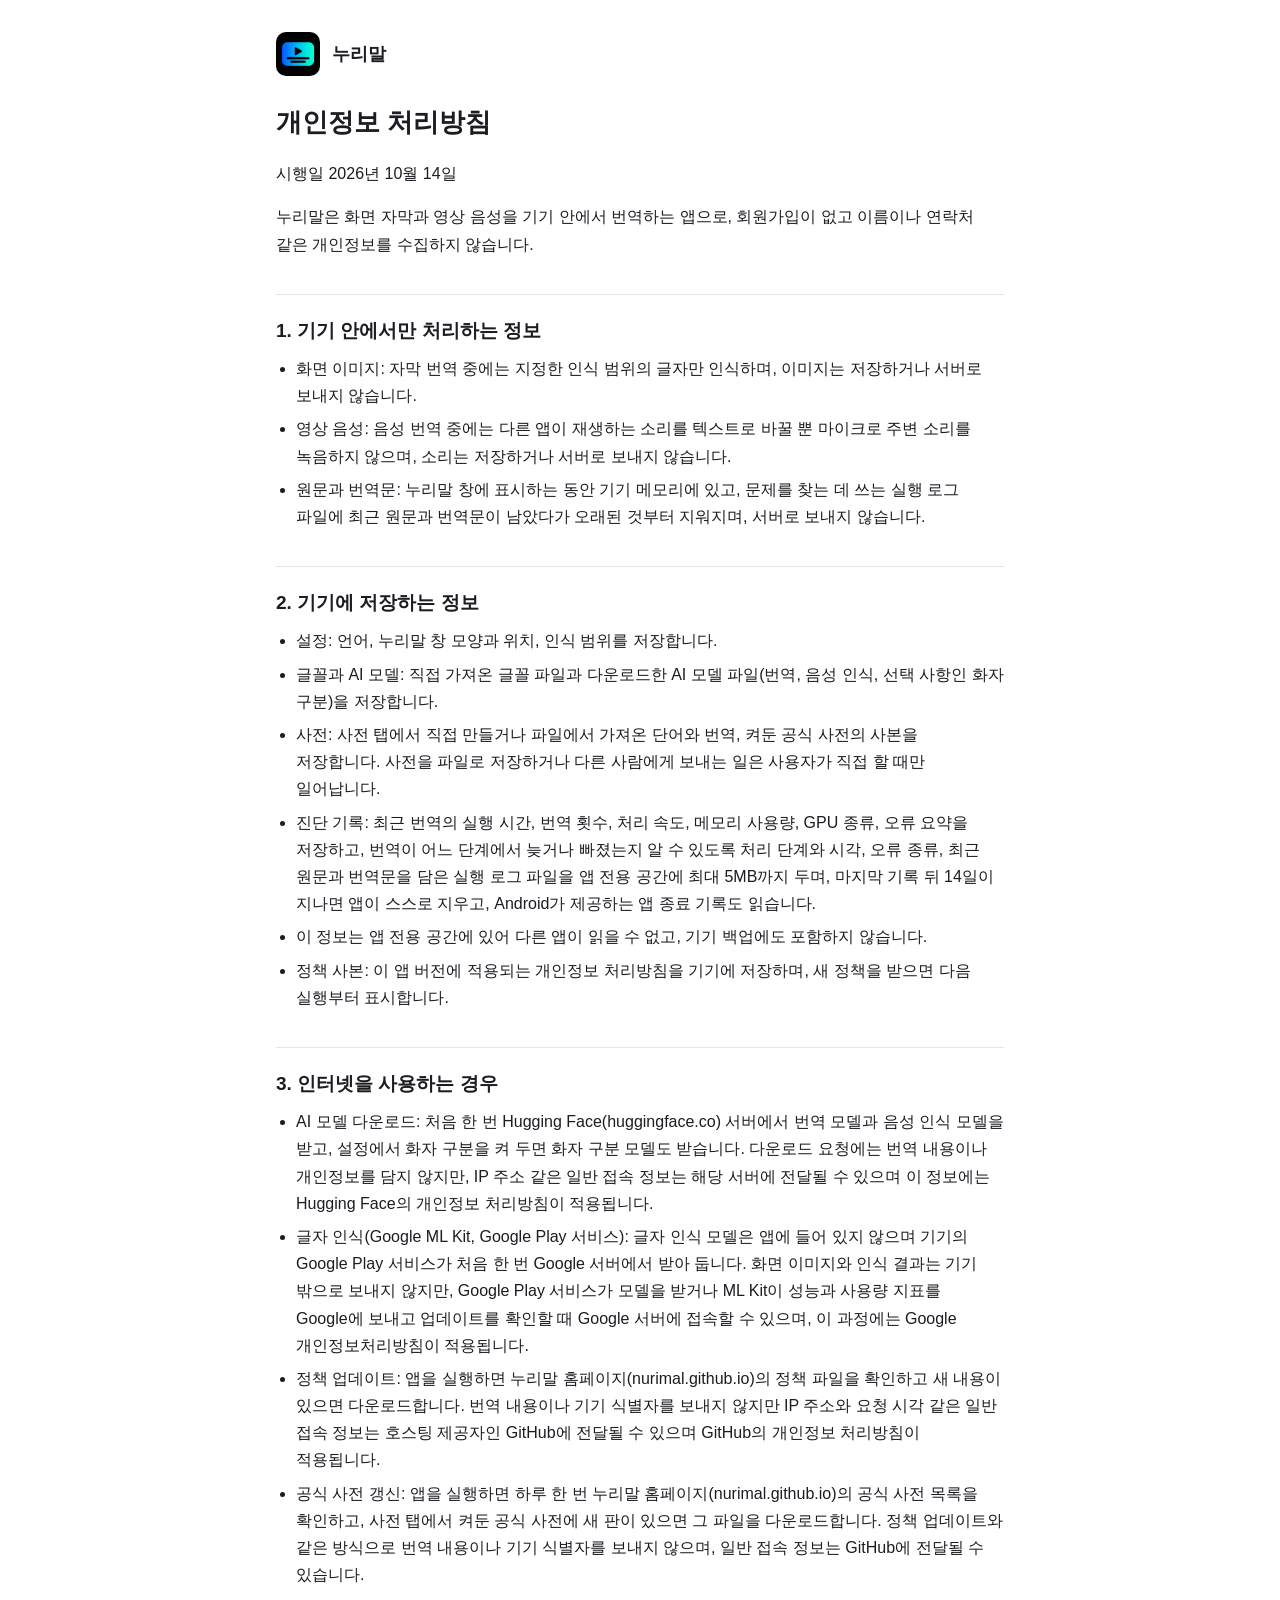
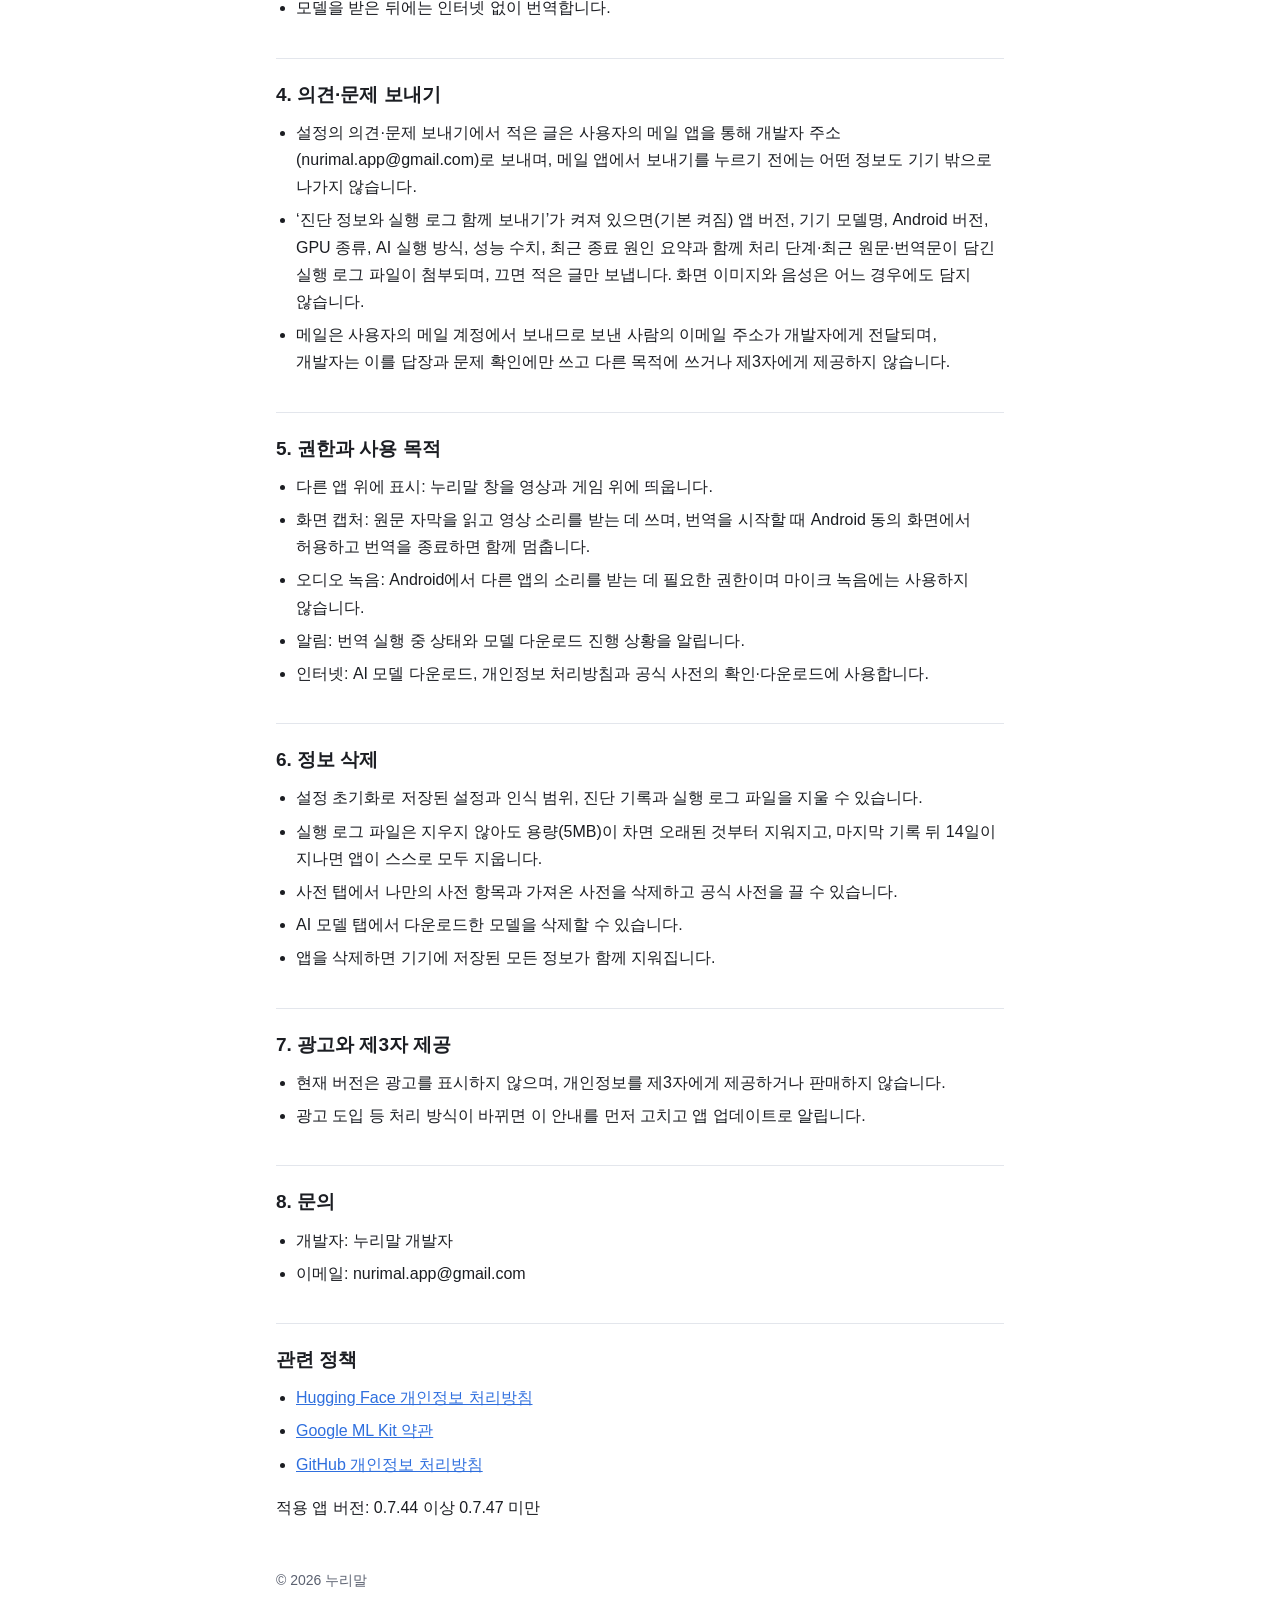
==== privacy/index.html @ 1f965993 "출시판 안내 정정 및 번역 사례 설명 보완 Codex: 미제공 Qwen3와 A35 최소 사양 문구를 제거하고 main의 모델과 64비트 조건을 반영했습니다. 언어와 번역 방식은 각" ====
<!doctype html>
<html lang="ko">
<head>
<meta charset="utf-8">
<meta name="viewport" content="width=device-width, initial-scale=1">
<title>누리말 개인정보 처리방침</title>
<meta name="description" content="누리말 앱의 개인정보 처리방침">
<link rel="icon" href="../icon.png">
<style>
  :root { --bg:#ffffff; --fg:#1b1d22; --muted:#5b6170; --line:#e3e6ec; --accent:#2f6fde; }
  @media (prefers-color-scheme: dark) {
    :root { --bg:#121418; --fg:#e8eaee; --muted:#a3a9b6; --line:#2a2e36; --accent:#7aa7ff; }
  }
  * { box-sizing: border-box; }
  body { margin:0; background:var(--bg); color:var(--fg);
    font-family: -apple-system, "Pretendard", "Apple SD Gothic Neo", "Noto Sans KR", "Malgun Gothic", sans-serif;
    line-height:1.7; word-break:keep-all; overflow-wrap:anywhere; }
  main { max-width:760px; margin:0 auto; padding:32px 16px 64px; }
  header { display:flex; align-items:center; gap:12px; margin-bottom:8px; }
  header img { width:44px; height:44px; border-radius:10px; }
  header a { color:inherit; text-decoration:none; font-weight:700; font-size:18px; }
  h1 { font-size:26px; margin:24px 0 4px; }
  h2 { font-size:19px; margin:36px 0 8px; padding-top:20px; border-top:1px solid var(--line); }
  .date { color:var(--muted); font-size:14px; margin:0 0 16px; }
  ul { padding-left:20px; margin:8px 0; }
  li { margin:6px 0; }
  a { color:var(--accent); }
  table { width:100%; border-collapse:collapse; font-size:15px; }
  th, td { text-align:left; vertical-align:top; padding:10px 8px; border-bottom:1px solid var(--line); }
  th { white-space:nowrap; color:var(--muted); font-weight:600; }
  footer { margin-top:48px; color:var(--muted); font-size:14px; }
</style>
</head>
<body>
<main>
  <header>
    <img src="../icon.png" alt="">
    <a href="../">누리말</a>
  </header>

<div id="policy-content">
<h1>개인정보 처리방침</h1>
<p class="date">시행일 2026년 10월 14일</p>
<p>누리말은 화면 자막과 영상 음성을 기기 안에서 번역하는 앱으로, 회원가입이 없고 이름이나 연락처 같은 개인정보를 수집하지 않습니다.</p>
<h2>1. 기기 안에서만 처리하는 정보</h2>
<ul><li>화면 이미지: 자막 번역 중에는 지정한 인식 범위의 글자만 인식하며, 이미지는 저장하거나 서버로 보내지 않습니다.</li><li>영상 음성: 음성 번역 중에는 다른 앱이 재생하는 소리를 텍스트로 바꿀 뿐 마이크로 주변 소리를 녹음하지 않으며, 소리는 저장하거나 서버로 보내지 않습니다.</li><li>원문과 번역문: 누리말 창에 표시하는 동안 기기 메모리에 있고, 문제를 찾는 데 쓰는 실행 로그 파일에 최근 원문과 번역문이 남았다가 오래된 것부터 지워지며, 서버로 보내지 않습니다.</li></ul>
<h2>2. 기기에 저장하는 정보</h2>
<ul><li>설정: 언어, 누리말 창 모양과 위치, 인식 범위를 저장합니다.</li><li>글꼴과 AI 모델: 직접 가져온 글꼴 파일과 다운로드한 AI 모델 파일(번역, 음성 인식, 선택 사항인 화자 구분)을 저장합니다.</li><li>사전: 사전 탭에서 직접 만들거나 파일에서 가져온 단어와 번역, 켜둔 공식 사전의 사본을 저장합니다. 사전을 파일로 저장하거나 다른 사람에게 보내는 일은 사용자가 직접 할 때만 일어납니다.</li><li>진단 기록: 최근 번역의 실행 시간, 번역 횟수, 처리 속도, 메모리 사용량, GPU 종류, 오류 요약을 저장하고, 번역이 어느 단계에서 늦거나 빠졌는지 알 수 있도록 처리 단계와 시각, 오류 종류, 최근 원문과 번역문을 담은 실행 로그 파일을 앱 전용 공간에 최대 5MB까지 두며, 마지막 기록 뒤 14일이 지나면 앱이 스스로 지우고, Android가 제공하는 앱 종료 기록도 읽습니다.</li><li>이 정보는 앱 전용 공간에 있어 다른 앱이 읽을 수 없고, 기기 백업에도 포함하지 않습니다.</li><li>정책 사본: 이 앱 버전에 적용되는 개인정보 처리방침을 기기에 저장하며, 새 정책을 받으면 다음 실행부터 표시합니다.</li></ul>
<h2>3. 인터넷을 사용하는 경우</h2>
<ul><li>AI 모델 다운로드: 처음 한 번 Hugging Face(huggingface.co) 서버에서 번역 모델과 음성 인식 모델을 받고, 설정에서 화자 구분을 켜 두면 화자 구분 모델도 받습니다. 다운로드 요청에는 번역 내용이나 개인정보를 담지 않지만, IP 주소 같은 일반 접속 정보는 해당 서버에 전달될 수 있으며 이 정보에는 Hugging Face의 개인정보 처리방침이 적용됩니다.</li><li>글자 인식(Google ML Kit, Google Play 서비스): 글자 인식 모델은 앱에 들어 있지 않으며 기기의 Google Play 서비스가 처음 한 번 Google 서버에서 받아 둡니다. 화면 이미지와 인식 결과는 기기 밖으로 보내지 않지만, Google Play 서비스가 모델을 받거나 ML Kit이 성능과 사용량 지표를 Google에 보내고 업데이트를 확인할 때 Google 서버에 접속할 수 있으며, 이 과정에는 Google 개인정보처리방침이 적용됩니다.</li><li>정책 업데이트: 앱을 실행하면 누리말 홈페이지(nurimal.github.io)의 정책 파일을 확인하고 새 내용이 있으면 다운로드합니다. 번역 내용이나 기기 식별자를 보내지 않지만 IP 주소와 요청 시각 같은 일반 접속 정보는 호스팅 제공자인 GitHub에 전달될 수 있으며 GitHub의 개인정보 처리방침이 적용됩니다.</li><li>공식 사전 갱신: 앱을 실행하면 하루 한 번 누리말 홈페이지(nurimal.github.io)의 공식 사전 목록을 확인하고, 사전 탭에서 켜둔 공식 사전에 새 판이 있으면 그 파일을 다운로드합니다. 정책 업데이트와 같은 방식으로 번역 내용이나 기기 식별자를 보내지 않으며, 일반 접속 정보는 GitHub에 전달될 수 있습니다.</li><li>모델을 받은 뒤에는 인터넷 없이 번역합니다.</li></ul>
<h2>4. 의견·문제 보내기</h2>
<ul><li>설정의 의견·문제 보내기에서 적은 글은 사용자의 메일 앱을 통해 개발자 주소(nurimal.app@gmail.com)로 보내며, 메일 앱에서 보내기를 누르기 전에는 어떤 정보도 기기 밖으로 나가지 않습니다.</li><li>‘진단 정보와 실행 로그 함께 보내기’가 켜져 있으면(기본 켜짐) 앱 버전, 기기 모델명, Android 버전, GPU 종류, AI 실행 방식, 성능 수치, 최근 종료 원인 요약과 함께 처리 단계·최근 원문·번역문이 담긴 실행 로그 파일이 첨부되며, 끄면 적은 글만 보냅니다. 화면 이미지와 음성은 어느 경우에도 담지 않습니다.</li><li>메일은 사용자의 메일 계정에서 보내므로 보낸 사람의 이메일 주소가 개발자에게 전달되며, 개발자는 이를 답장과 문제 확인에만 쓰고 다른 목적에 쓰거나 제3자에게 제공하지 않습니다.</li></ul>
<h2>5. 권한과 사용 목적</h2>
<ul><li>다른 앱 위에 표시: 누리말 창을 영상과 게임 위에 띄웁니다.</li><li>화면 캡처: 원문 자막을 읽고 영상 소리를 받는 데 쓰며, 번역을 시작할 때 Android 동의 화면에서 허용하고 번역을 종료하면 함께 멈춥니다.</li><li>오디오 녹음: Android에서 다른 앱의 소리를 받는 데 필요한 권한이며 마이크 녹음에는 사용하지 않습니다.</li><li>알림: 번역 실행 중 상태와 모델 다운로드 진행 상황을 알립니다.</li><li>인터넷: AI 모델 다운로드, 개인정보 처리방침과 공식 사전의 확인·다운로드에 사용합니다.</li></ul>
<h2>6. 정보 삭제</h2>
<ul><li>설정 초기화로 저장된 설정과 인식 범위, 진단 기록과 실행 로그 파일을 지울 수 있습니다.</li><li>실행 로그 파일은 지우지 않아도 용량(5MB)이 차면 오래된 것부터 지워지고, 마지막 기록 뒤 14일이 지나면 앱이 스스로 모두 지웁니다.</li><li>사전 탭에서 나만의 사전 항목과 가져온 사전을 삭제하고 공식 사전을 끌 수 있습니다.</li><li>AI 모델 탭에서 다운로드한 모델을 삭제할 수 있습니다.</li><li>앱을 삭제하면 기기에 저장된 모든 정보가 함께 지워집니다.</li></ul>
<h2>7. 광고와 제3자 제공</h2>
<ul><li>현재 버전은 광고를 표시하지 않으며, 개인정보를 제3자에게 제공하거나 판매하지 않습니다.</li><li>광고 도입 등 처리 방식이 바뀌면 이 안내를 먼저 고치고 앱 업데이트로 알립니다.</li></ul>
<h2>8. 문의</h2>
<ul><li>개발자: 누리말 개발자</li><li>이메일: nurimal.app@gmail.com</li></ul>
<h2>관련 정책</h2><ul><li><a href="https://huggingface.co/privacy">Hugging Face 개인정보 처리방침</a></li><li><a href="https://developers.google.com/ml-kit/terms">Google ML Kit 약관</a></li><li><a href="https://docs.github.com/en/site-policy/privacy-policies/github-general-privacy-statement">GitHub 개인정보 처리방침</a></li></ul>
</div>
<p id="policy-version-note"></p><label hidden>정책 버전 <select id="policy-select" aria-label="정책 버전"></select></label>
<footer>© 2026 누리말</footer>

</main>
<script src="policy-page.js" defer></script>
</body>
</html>
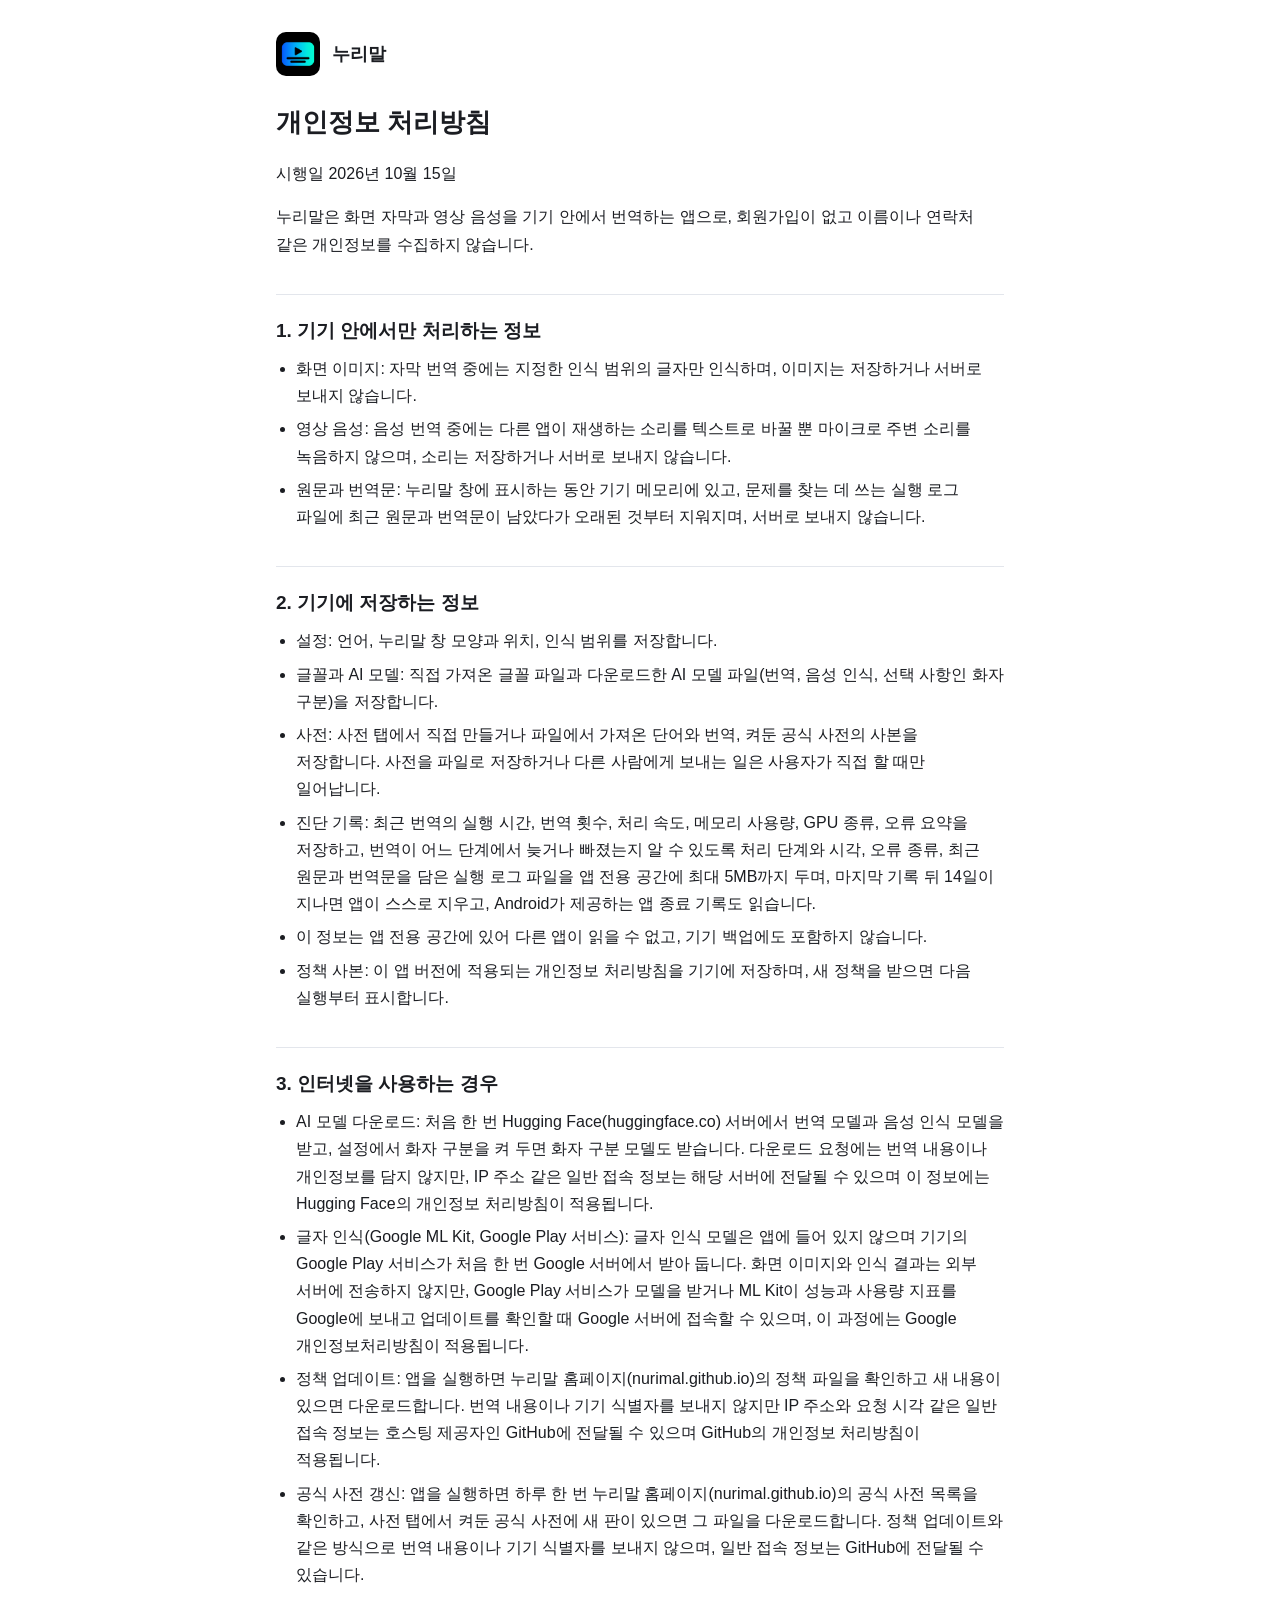
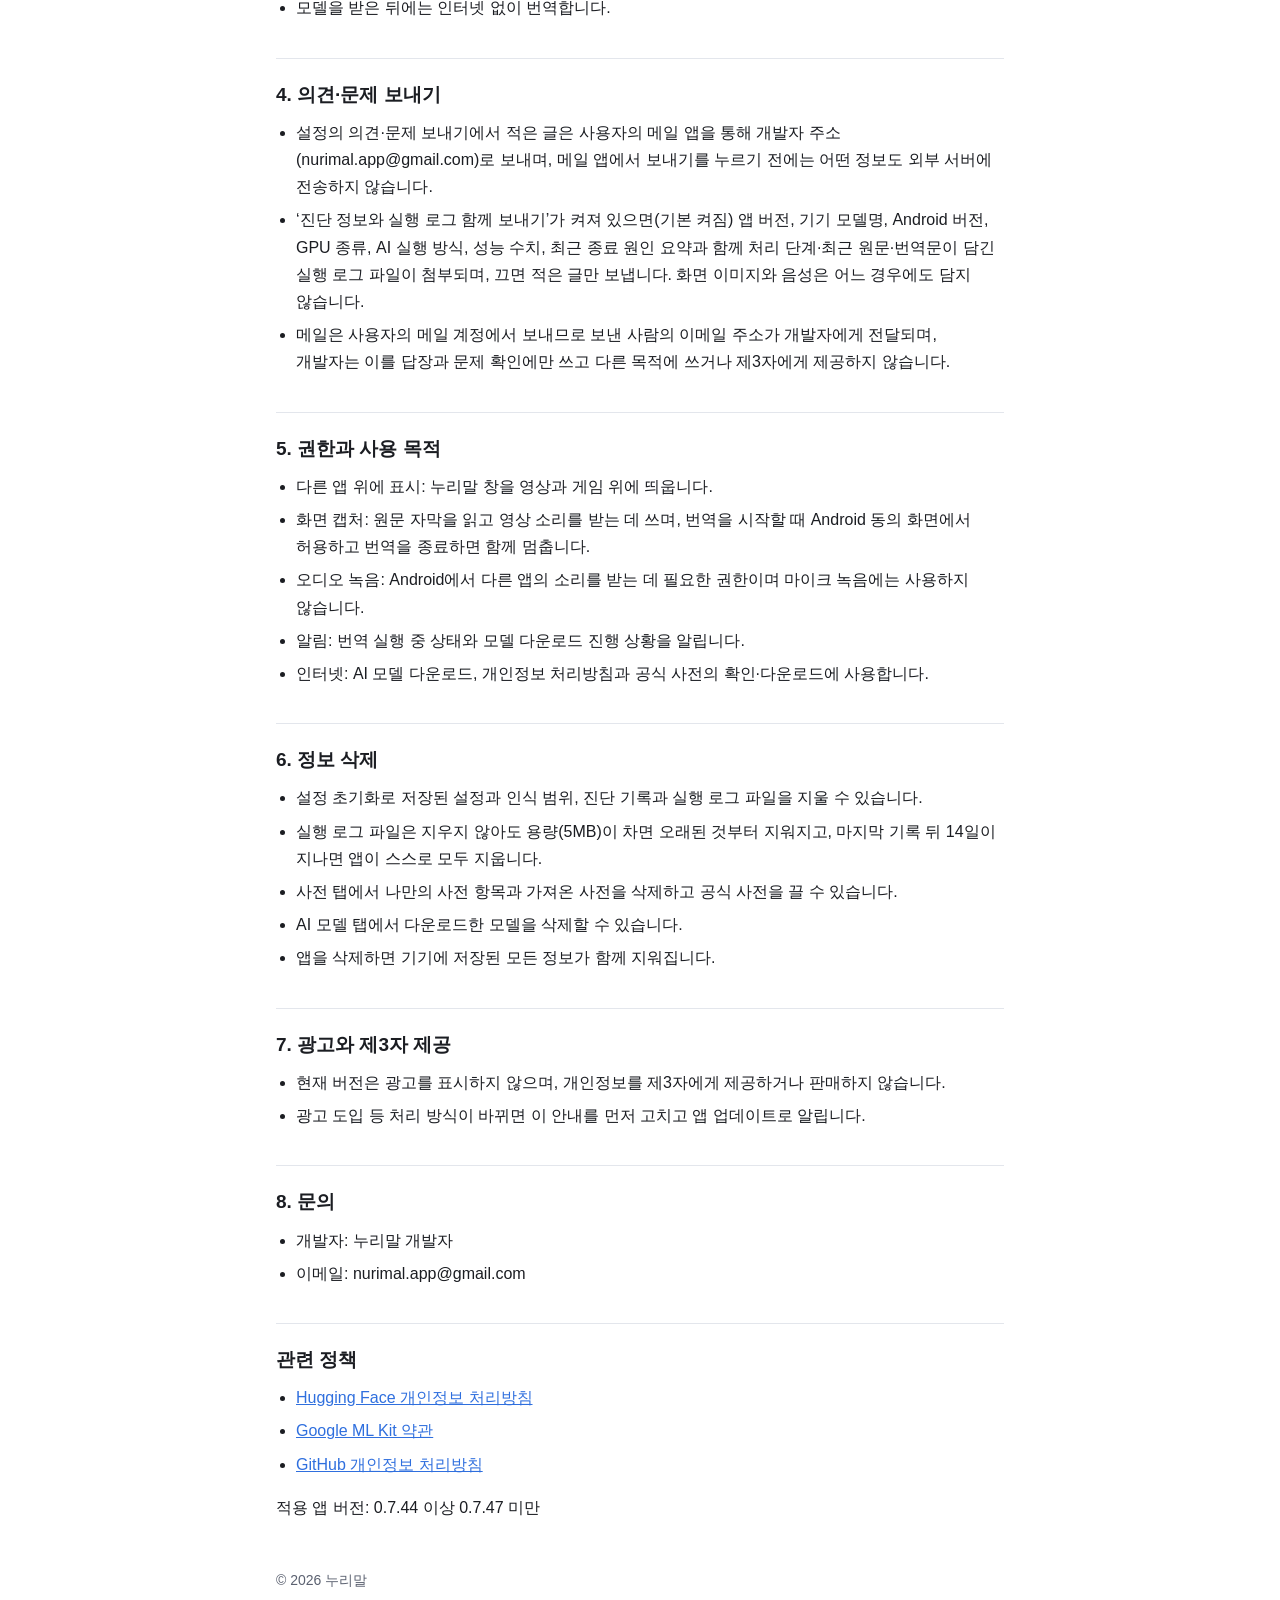
==== commit 821a3767: "처리방침 13판 게시와 FAQ 문장의 '기기 밖' 표현을 '외부 서버에 전송'으로 - privacy/index.html, privacy/policies.json: 13판(시행 20" ====
--- a/privacy/index.html
+++ b/privacy/index.html
@@ -40,16 +40,16 @@
 
 <div id="policy-content">
 <h1>개인정보 처리방침</h1>
-<p class="date">시행일 2026년 10월 14일</p>
+<p class="date">시행일 2026년 10월 15일</p>
 <p>누리말은 화면 자막과 영상 음성을 기기 안에서 번역하는 앱으로, 회원가입이 없고 이름이나 연락처 같은 개인정보를 수집하지 않습니다.</p>
 <h2>1. 기기 안에서만 처리하는 정보</h2>
 <ul><li>화면 이미지: 자막 번역 중에는 지정한 인식 범위의 글자만 인식하며, 이미지는 저장하거나 서버로 보내지 않습니다.</li><li>영상 음성: 음성 번역 중에는 다른 앱이 재생하는 소리를 텍스트로 바꿀 뿐 마이크로 주변 소리를 녹음하지 않으며, 소리는 저장하거나 서버로 보내지 않습니다.</li><li>원문과 번역문: 누리말 창에 표시하는 동안 기기 메모리에 있고, 문제를 찾는 데 쓰는 실행 로그 파일에 최근 원문과 번역문이 남았다가 오래된 것부터 지워지며, 서버로 보내지 않습니다.</li></ul>
 <h2>2. 기기에 저장하는 정보</h2>
 <ul><li>설정: 언어, 누리말 창 모양과 위치, 인식 범위를 저장합니다.</li><li>글꼴과 AI 모델: 직접 가져온 글꼴 파일과 다운로드한 AI 모델 파일(번역, 음성 인식, 선택 사항인 화자 구분)을 저장합니다.</li><li>사전: 사전 탭에서 직접 만들거나 파일에서 가져온 단어와 번역, 켜둔 공식 사전의 사본을 저장합니다. 사전을 파일로 저장하거나 다른 사람에게 보내는 일은 사용자가 직접 할 때만 일어납니다.</li><li>진단 기록: 최근 번역의 실행 시간, 번역 횟수, 처리 속도, 메모리 사용량, GPU 종류, 오류 요약을 저장하고, 번역이 어느 단계에서 늦거나 빠졌는지 알 수 있도록 처리 단계와 시각, 오류 종류, 최근 원문과 번역문을 담은 실행 로그 파일을 앱 전용 공간에 최대 5MB까지 두며, 마지막 기록 뒤 14일이 지나면 앱이 스스로 지우고, Android가 제공하는 앱 종료 기록도 읽습니다.</li><li>이 정보는 앱 전용 공간에 있어 다른 앱이 읽을 수 없고, 기기 백업에도 포함하지 않습니다.</li><li>정책 사본: 이 앱 버전에 적용되는 개인정보 처리방침을 기기에 저장하며, 새 정책을 받으면 다음 실행부터 표시합니다.</li></ul>
 <h2>3. 인터넷을 사용하는 경우</h2>
-<ul><li>AI 모델 다운로드: 처음 한 번 Hugging Face(huggingface.co) 서버에서 번역 모델과 음성 인식 모델을 받고, 설정에서 화자 구분을 켜 두면 화자 구분 모델도 받습니다. 다운로드 요청에는 번역 내용이나 개인정보를 담지 않지만, IP 주소 같은 일반 접속 정보는 해당 서버에 전달될 수 있으며 이 정보에는 Hugging Face의 개인정보 처리방침이 적용됩니다.</li><li>글자 인식(Google ML Kit, Google Play 서비스): 글자 인식 모델은 앱에 들어 있지 않으며 기기의 Google Play 서비스가 처음 한 번 Google 서버에서 받아 둡니다. 화면 이미지와 인식 결과는 기기 밖으로 보내지 않지만, Google Play 서비스가 모델을 받거나 ML Kit이 성능과 사용량 지표를 Google에 보내고 업데이트를 확인할 때 Google 서버에 접속할 수 있으며, 이 과정에는 Google 개인정보처리방침이 적용됩니다.</li><li>정책 업데이트: 앱을 실행하면 누리말 홈페이지(nurimal.github.io)의 정책 파일을 확인하고 새 내용이 있으면 다운로드합니다. 번역 내용이나 기기 식별자를 보내지 않지만 IP 주소와 요청 시각 같은 일반 접속 정보는 호스팅 제공자인 GitHub에 전달될 수 있으며 GitHub의 개인정보 처리방침이 적용됩니다.</li><li>공식 사전 갱신: 앱을 실행하면 하루 한 번 누리말 홈페이지(nurimal.github.io)의 공식 사전 목록을 확인하고, 사전 탭에서 켜둔 공식 사전에 새 판이 있으면 그 파일을 다운로드합니다. 정책 업데이트와 같은 방식으로 번역 내용이나 기기 식별자를 보내지 않으며, 일반 접속 정보는 GitHub에 전달될 수 있습니다.</li><li>모델을 받은 뒤에는 인터넷 없이 번역합니다.</li></ul>
+<ul><li>AI 모델 다운로드: 처음 한 번 Hugging Face(huggingface.co) 서버에서 번역 모델과 음성 인식 모델을 받고, 설정에서 화자 구분을 켜 두면 화자 구분 모델도 받습니다. 다운로드 요청에는 번역 내용이나 개인정보를 담지 않지만, IP 주소 같은 일반 접속 정보는 해당 서버에 전달될 수 있으며 이 정보에는 Hugging Face의 개인정보 처리방침이 적용됩니다.</li><li>글자 인식(Google ML Kit, Google Play 서비스): 글자 인식 모델은 앱에 들어 있지 않으며 기기의 Google Play 서비스가 처음 한 번 Google 서버에서 받아 둡니다. 화면 이미지와 인식 결과는 외부 서버에 전송하지 않지만, Google Play 서비스가 모델을 받거나 ML Kit이 성능과 사용량 지표를 Google에 보내고 업데이트를 확인할 때 Google 서버에 접속할 수 있으며, 이 과정에는 Google 개인정보처리방침이 적용됩니다.</li><li>정책 업데이트: 앱을 실행하면 누리말 홈페이지(nurimal.github.io)의 정책 파일을 확인하고 새 내용이 있으면 다운로드합니다. 번역 내용이나 기기 식별자를 보내지 않지만 IP 주소와 요청 시각 같은 일반 접속 정보는 호스팅 제공자인 GitHub에 전달될 수 있으며 GitHub의 개인정보 처리방침이 적용됩니다.</li><li>공식 사전 갱신: 앱을 실행하면 하루 한 번 누리말 홈페이지(nurimal.github.io)의 공식 사전 목록을 확인하고, 사전 탭에서 켜둔 공식 사전에 새 판이 있으면 그 파일을 다운로드합니다. 정책 업데이트와 같은 방식으로 번역 내용이나 기기 식별자를 보내지 않으며, 일반 접속 정보는 GitHub에 전달될 수 있습니다.</li><li>모델을 받은 뒤에는 인터넷 없이 번역합니다.</li></ul>
 <h2>4. 의견·문제 보내기</h2>
-<ul><li>설정의 의견·문제 보내기에서 적은 글은 사용자의 메일 앱을 통해 개발자 주소(nurimal.app@gmail.com)로 보내며, 메일 앱에서 보내기를 누르기 전에는 어떤 정보도 기기 밖으로 나가지 않습니다.</li><li>‘진단 정보와 실행 로그 함께 보내기’가 켜져 있으면(기본 켜짐) 앱 버전, 기기 모델명, Android 버전, GPU 종류, AI 실행 방식, 성능 수치, 최근 종료 원인 요약과 함께 처리 단계·최근 원문·번역문이 담긴 실행 로그 파일이 첨부되며, 끄면 적은 글만 보냅니다. 화면 이미지와 음성은 어느 경우에도 담지 않습니다.</li><li>메일은 사용자의 메일 계정에서 보내므로 보낸 사람의 이메일 주소가 개발자에게 전달되며, 개발자는 이를 답장과 문제 확인에만 쓰고 다른 목적에 쓰거나 제3자에게 제공하지 않습니다.</li></ul>
+<ul><li>설정의 의견·문제 보내기에서 적은 글은 사용자의 메일 앱을 통해 개발자 주소(nurimal.app@gmail.com)로 보내며, 메일 앱에서 보내기를 누르기 전에는 어떤 정보도 외부 서버에 전송하지 않습니다.</li><li>‘진단 정보와 실행 로그 함께 보내기’가 켜져 있으면(기본 켜짐) 앱 버전, 기기 모델명, Android 버전, GPU 종류, AI 실행 방식, 성능 수치, 최근 종료 원인 요약과 함께 처리 단계·최근 원문·번역문이 담긴 실행 로그 파일이 첨부되며, 끄면 적은 글만 보냅니다. 화면 이미지와 음성은 어느 경우에도 담지 않습니다.</li><li>메일은 사용자의 메일 계정에서 보내므로 보낸 사람의 이메일 주소가 개발자에게 전달되며, 개발자는 이를 답장과 문제 확인에만 쓰고 다른 목적에 쓰거나 제3자에게 제공하지 않습니다.</li></ul>
 <h2>5. 권한과 사용 목적</h2>
 <ul><li>다른 앱 위에 표시: 누리말 창을 영상과 게임 위에 띄웁니다.</li><li>화면 캡처: 원문 자막을 읽고 영상 소리를 받는 데 쓰며, 번역을 시작할 때 Android 동의 화면에서 허용하고 번역을 종료하면 함께 멈춥니다.</li><li>오디오 녹음: Android에서 다른 앱의 소리를 받는 데 필요한 권한이며 마이크 녹음에는 사용하지 않습니다.</li><li>알림: 번역 실행 중 상태와 모델 다운로드 진행 상황을 알립니다.</li><li>인터넷: AI 모델 다운로드, 개인정보 처리방침과 공식 사전의 확인·다운로드에 사용합니다.</li></ul>
 <h2>6. 정보 삭제</h2>
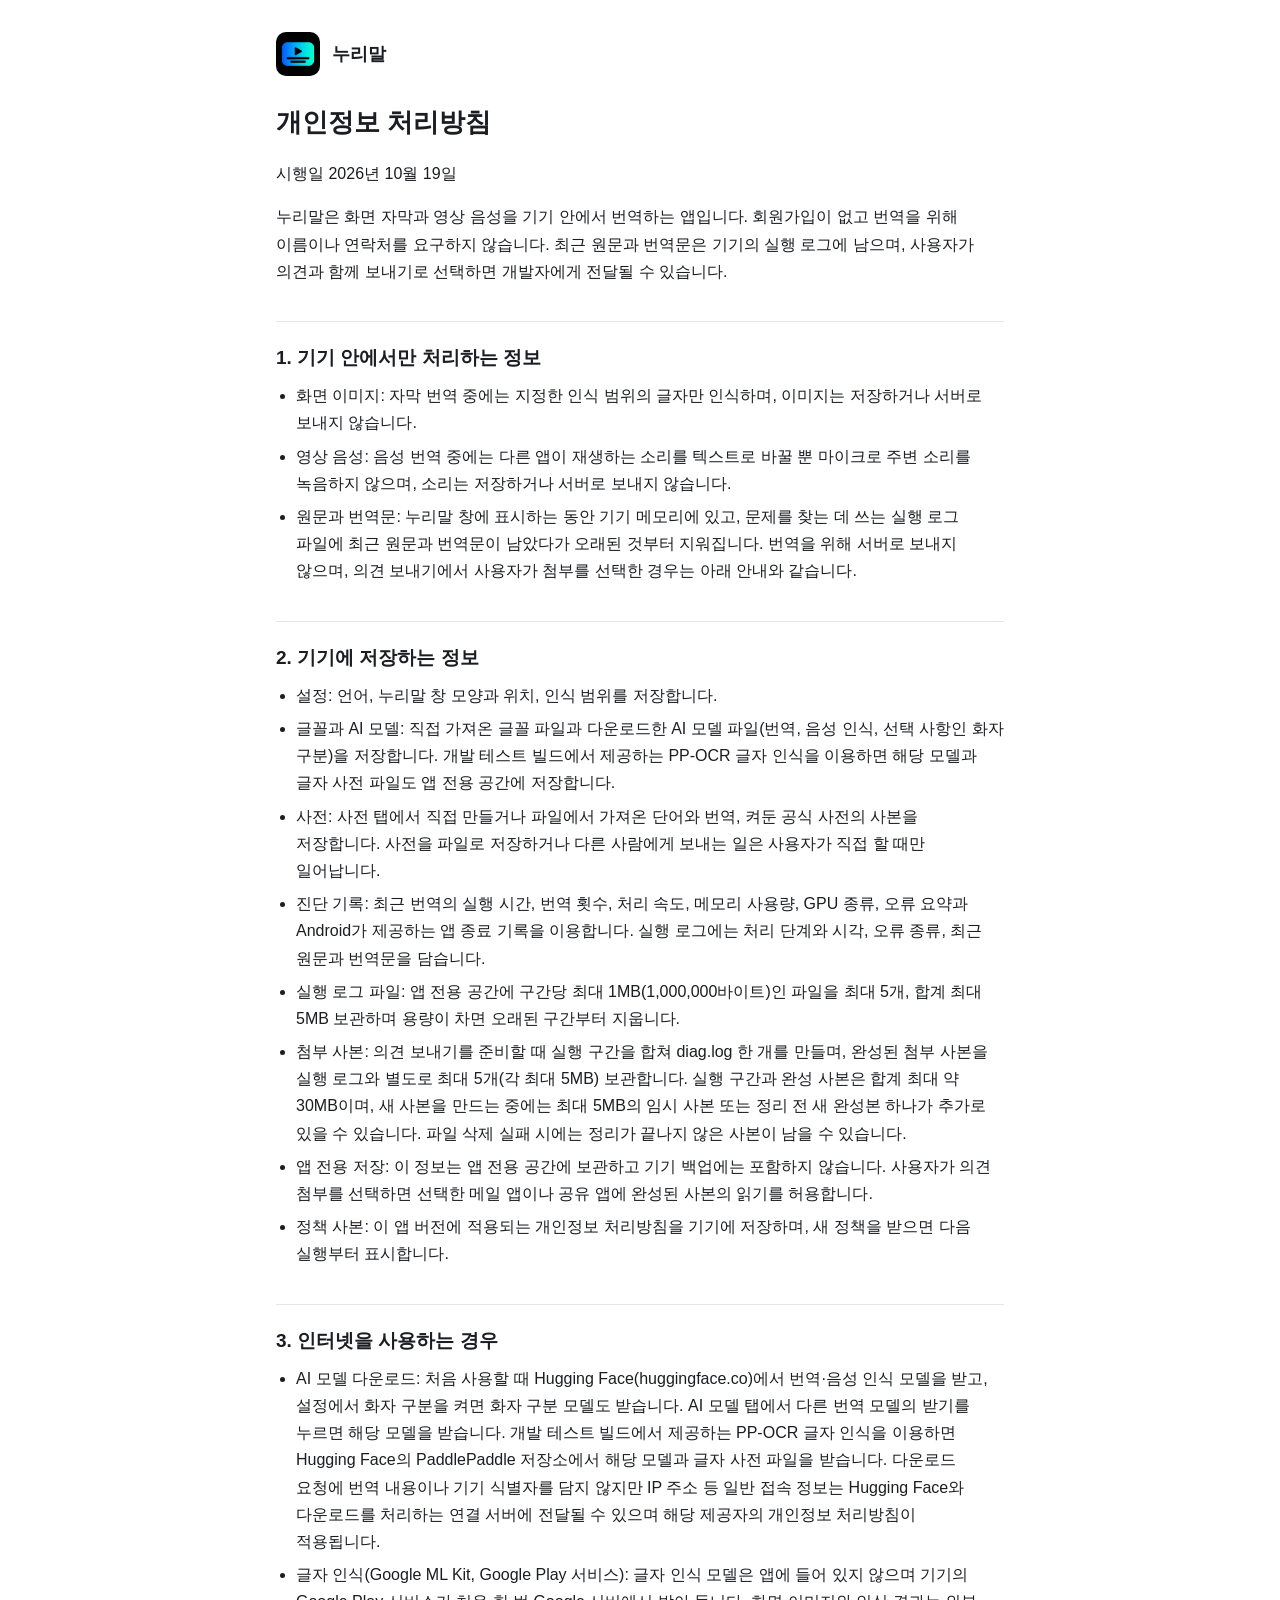
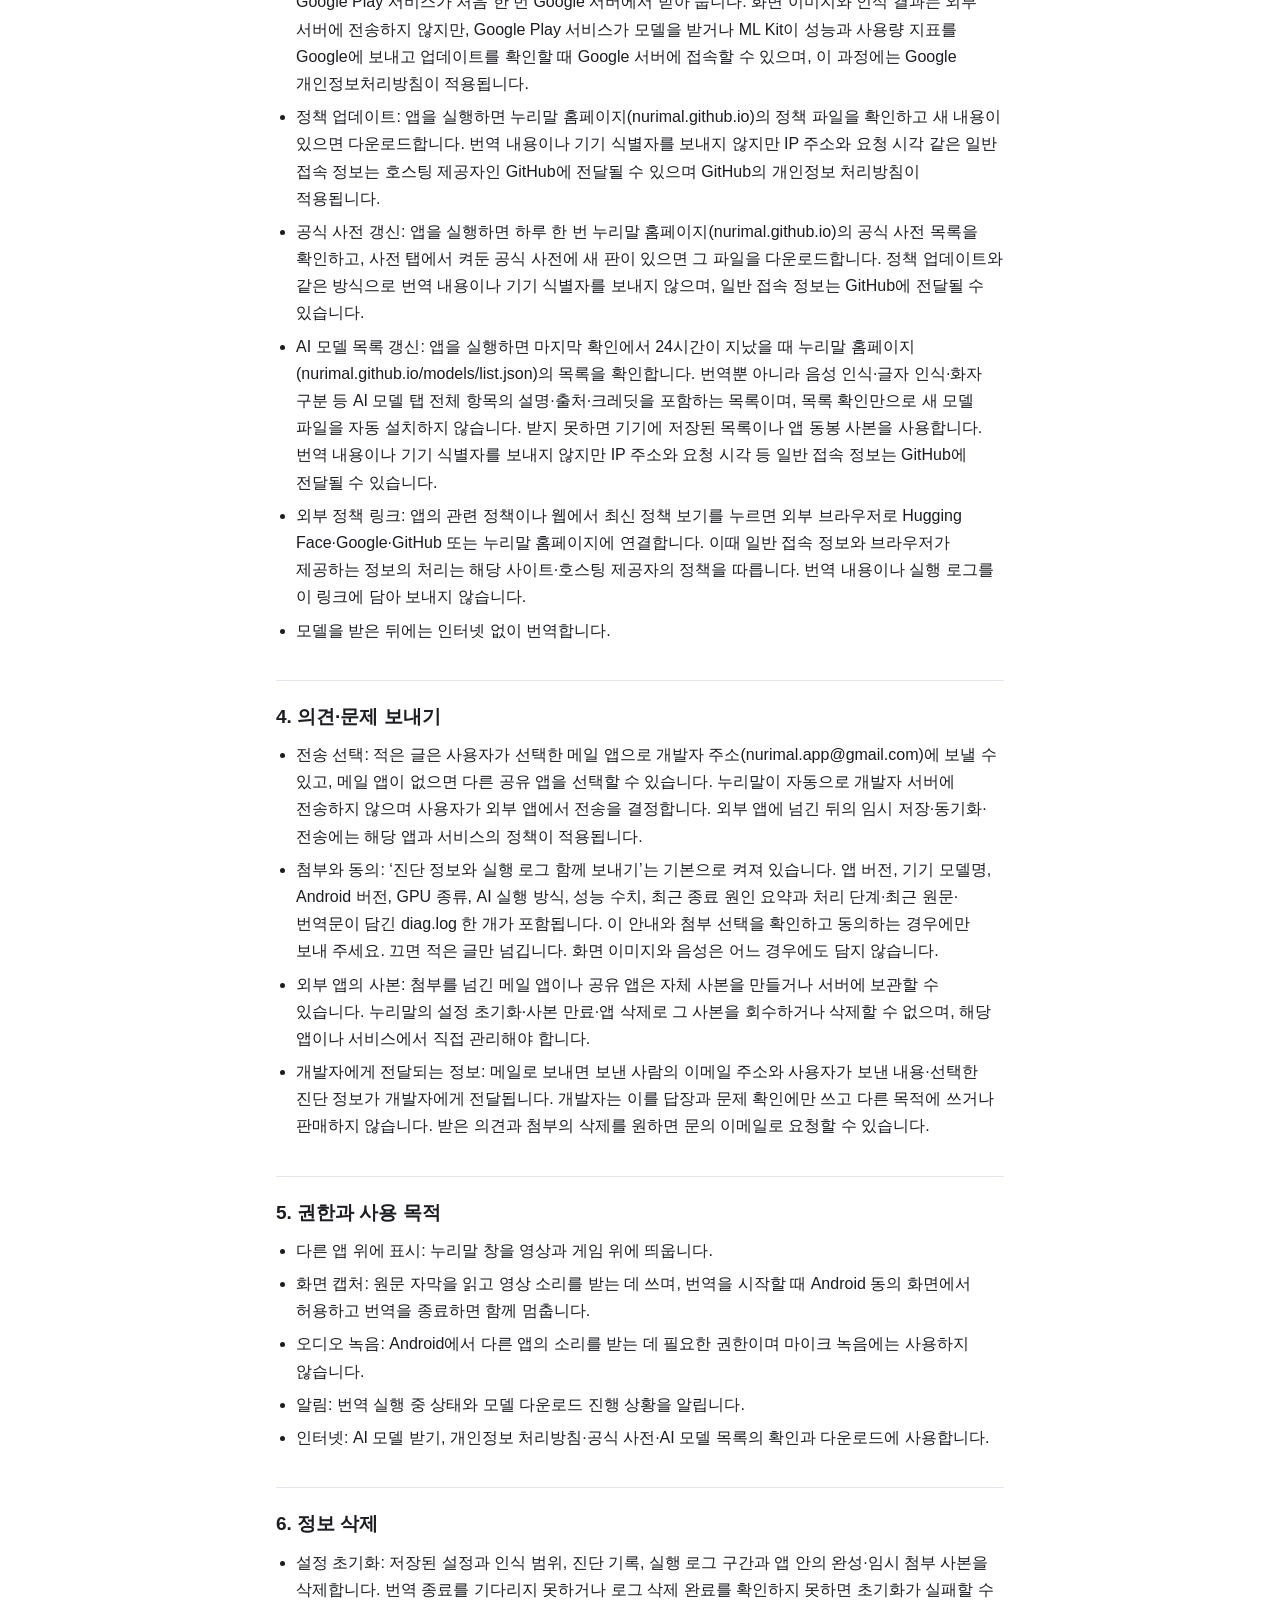
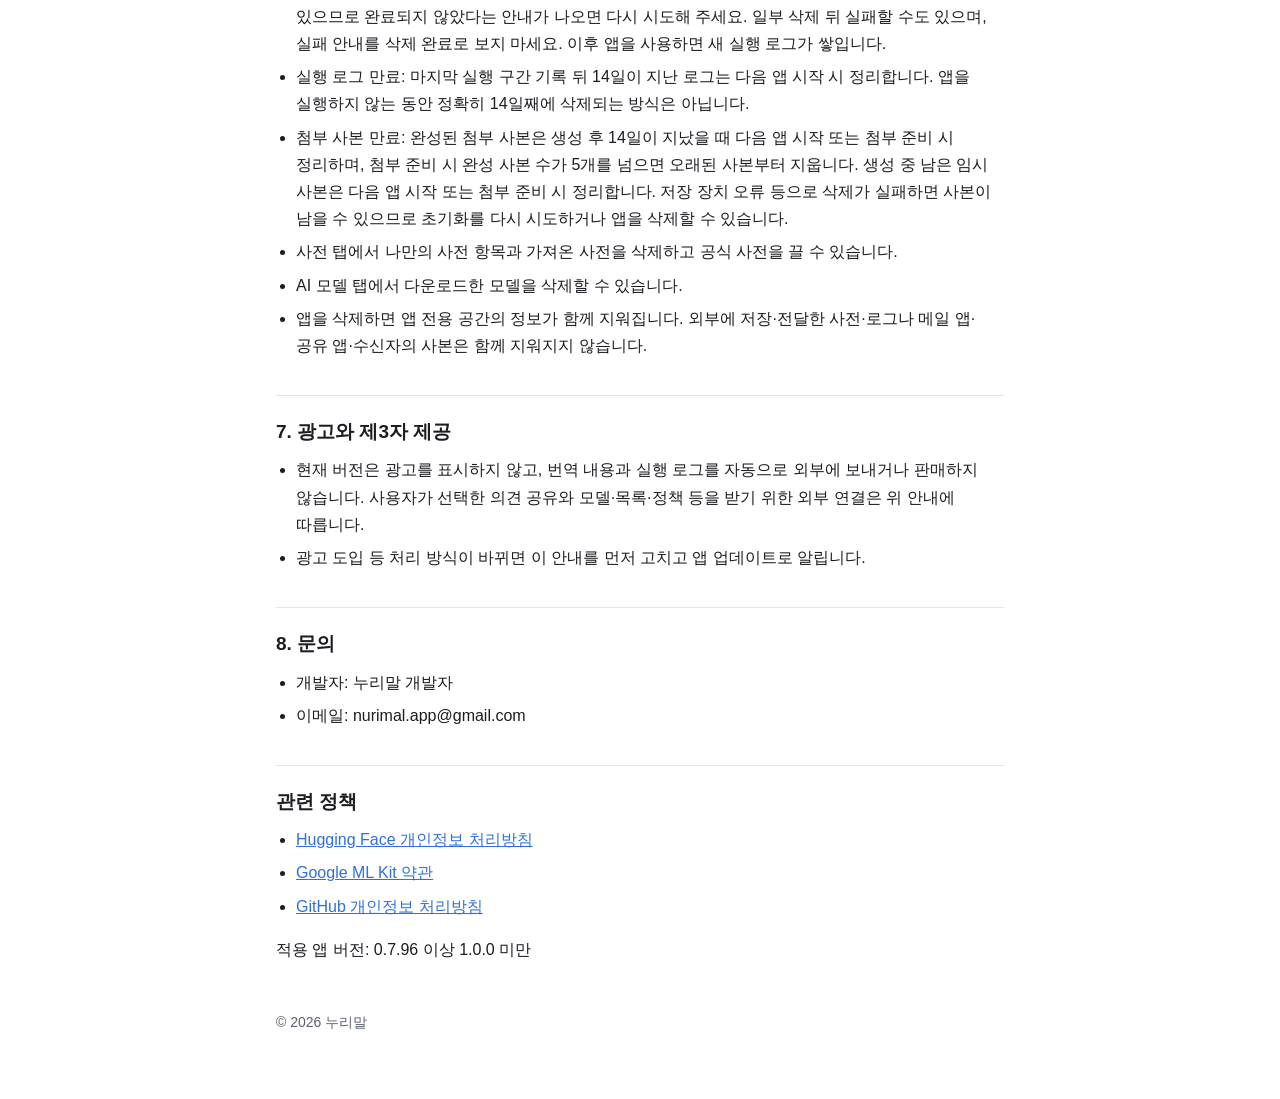
==== commit 9779165c: "개인정보 처리방침14판을 추가해 0.7.96 이상 후보의 실행 로그·완성 첨부 사본·메일 앱 전달 후 저장/동기화·모델 목록 조회를 실제 구현에 맞춥니다. 개발 테스트 빌드 PP-" ====
--- a/privacy/index.html
+++ b/privacy/index.html
@@ -40,22 +40,22 @@
 
 <div id="policy-content">
 <h1>개인정보 처리방침</h1>
-<p class="date">시행일 2026년 10월 15일</p>
-<p>누리말은 화면 자막과 영상 음성을 기기 안에서 번역하는 앱으로, 회원가입이 없고 이름이나 연락처 같은 개인정보를 수집하지 않습니다.</p>
+<p class="date">시행일 2026년 10월 19일</p>
+<p>누리말은 화면 자막과 영상 음성을 기기 안에서 번역하는 앱입니다. 회원가입이 없고 번역을 위해 이름이나 연락처를 요구하지 않습니다. 최근 원문과 번역문은 기기의 실행 로그에 남으며, 사용자가 의견과 함께 보내기로 선택하면 개발자에게 전달될 수 있습니다.</p>
 <h2>1. 기기 안에서만 처리하는 정보</h2>
-<ul><li>화면 이미지: 자막 번역 중에는 지정한 인식 범위의 글자만 인식하며, 이미지는 저장하거나 서버로 보내지 않습니다.</li><li>영상 음성: 음성 번역 중에는 다른 앱이 재생하는 소리를 텍스트로 바꿀 뿐 마이크로 주변 소리를 녹음하지 않으며, 소리는 저장하거나 서버로 보내지 않습니다.</li><li>원문과 번역문: 누리말 창에 표시하는 동안 기기 메모리에 있고, 문제를 찾는 데 쓰는 실행 로그 파일에 최근 원문과 번역문이 남았다가 오래된 것부터 지워지며, 서버로 보내지 않습니다.</li></ul>
+<ul><li>화면 이미지: 자막 번역 중에는 지정한 인식 범위의 글자만 인식하며, 이미지는 저장하거나 서버로 보내지 않습니다.</li><li>영상 음성: 음성 번역 중에는 다른 앱이 재생하는 소리를 텍스트로 바꿀 뿐 마이크로 주변 소리를 녹음하지 않으며, 소리는 저장하거나 서버로 보내지 않습니다.</li><li>원문과 번역문: 누리말 창에 표시하는 동안 기기 메모리에 있고, 문제를 찾는 데 쓰는 실행 로그 파일에 최근 원문과 번역문이 남았다가 오래된 것부터 지워집니다. 번역을 위해 서버로 보내지 않으며, 의견 보내기에서 사용자가 첨부를 선택한 경우는 아래 안내와 같습니다.</li></ul>
 <h2>2. 기기에 저장하는 정보</h2>
-<ul><li>설정: 언어, 누리말 창 모양과 위치, 인식 범위를 저장합니다.</li><li>글꼴과 AI 모델: 직접 가져온 글꼴 파일과 다운로드한 AI 모델 파일(번역, 음성 인식, 선택 사항인 화자 구분)을 저장합니다.</li><li>사전: 사전 탭에서 직접 만들거나 파일에서 가져온 단어와 번역, 켜둔 공식 사전의 사본을 저장합니다. 사전을 파일로 저장하거나 다른 사람에게 보내는 일은 사용자가 직접 할 때만 일어납니다.</li><li>진단 기록: 최근 번역의 실행 시간, 번역 횟수, 처리 속도, 메모리 사용량, GPU 종류, 오류 요약을 저장하고, 번역이 어느 단계에서 늦거나 빠졌는지 알 수 있도록 처리 단계와 시각, 오류 종류, 최근 원문과 번역문을 담은 실행 로그 파일을 앱 전용 공간에 최대 5MB까지 두며, 마지막 기록 뒤 14일이 지나면 앱이 스스로 지우고, Android가 제공하는 앱 종료 기록도 읽습니다.</li><li>이 정보는 앱 전용 공간에 있어 다른 앱이 읽을 수 없고, 기기 백업에도 포함하지 않습니다.</li><li>정책 사본: 이 앱 버전에 적용되는 개인정보 처리방침을 기기에 저장하며, 새 정책을 받으면 다음 실행부터 표시합니다.</li></ul>
+<ul><li>설정: 언어, 누리말 창 모양과 위치, 인식 범위를 저장합니다.</li><li>글꼴과 AI 모델: 직접 가져온 글꼴 파일과 다운로드한 AI 모델 파일(번역, 음성 인식, 선택 사항인 화자 구분)을 저장합니다. 개발 테스트 빌드에서 제공하는 PP-OCR 글자 인식을 이용하면 해당 모델과 글자 사전 파일도 앱 전용 공간에 저장합니다.</li><li>사전: 사전 탭에서 직접 만들거나 파일에서 가져온 단어와 번역, 켜둔 공식 사전의 사본을 저장합니다. 사전을 파일로 저장하거나 다른 사람에게 보내는 일은 사용자가 직접 할 때만 일어납니다.</li><li>진단 기록: 최근 번역의 실행 시간, 번역 횟수, 처리 속도, 메모리 사용량, GPU 종류, 오류 요약과 Android가 제공하는 앱 종료 기록을 이용합니다. 실행 로그에는 처리 단계와 시각, 오류 종류, 최근 원문과 번역문을 담습니다.</li><li>실행 로그 파일: 앱 전용 공간에 구간당 최대 1MB(1,000,000바이트)인 파일을 최대 5개, 합계 최대 5MB 보관하며 용량이 차면 오래된 구간부터 지웁니다.</li><li>첨부 사본: 의견 보내기를 준비할 때 실행 구간을 합쳐 diag.log 한 개를 만들며, 완성된 첨부 사본을 실행 로그와 별도로 최대 5개(각 최대 5MB) 보관합니다. 실행 구간과 완성 사본은 합계 최대 약 30MB이며, 새 사본을 만드는 중에는 최대 5MB의 임시 사본 또는 정리 전 새 완성본 하나가 추가로 있을 수 있습니다. 파일 삭제 실패 시에는 정리가 끝나지 않은 사본이 남을 수 있습니다.</li><li>앱 전용 저장: 이 정보는 앱 전용 공간에 보관하고 기기 백업에는 포함하지 않습니다. 사용자가 의견 첨부를 선택하면 선택한 메일 앱이나 공유 앱에 완성된 사본의 읽기를 허용합니다.</li><li>정책 사본: 이 앱 버전에 적용되는 개인정보 처리방침을 기기에 저장하며, 새 정책을 받으면 다음 실행부터 표시합니다.</li></ul>
 <h2>3. 인터넷을 사용하는 경우</h2>
-<ul><li>AI 모델 다운로드: 처음 한 번 Hugging Face(huggingface.co) 서버에서 번역 모델과 음성 인식 모델을 받고, 설정에서 화자 구분을 켜 두면 화자 구분 모델도 받습니다. 다운로드 요청에는 번역 내용이나 개인정보를 담지 않지만, IP 주소 같은 일반 접속 정보는 해당 서버에 전달될 수 있으며 이 정보에는 Hugging Face의 개인정보 처리방침이 적용됩니다.</li><li>글자 인식(Google ML Kit, Google Play 서비스): 글자 인식 모델은 앱에 들어 있지 않으며 기기의 Google Play 서비스가 처음 한 번 Google 서버에서 받아 둡니다. 화면 이미지와 인식 결과는 외부 서버에 전송하지 않지만, Google Play 서비스가 모델을 받거나 ML Kit이 성능과 사용량 지표를 Google에 보내고 업데이트를 확인할 때 Google 서버에 접속할 수 있으며, 이 과정에는 Google 개인정보처리방침이 적용됩니다.</li><li>정책 업데이트: 앱을 실행하면 누리말 홈페이지(nurimal.github.io)의 정책 파일을 확인하고 새 내용이 있으면 다운로드합니다. 번역 내용이나 기기 식별자를 보내지 않지만 IP 주소와 요청 시각 같은 일반 접속 정보는 호스팅 제공자인 GitHub에 전달될 수 있으며 GitHub의 개인정보 처리방침이 적용됩니다.</li><li>공식 사전 갱신: 앱을 실행하면 하루 한 번 누리말 홈페이지(nurimal.github.io)의 공식 사전 목록을 확인하고, 사전 탭에서 켜둔 공식 사전에 새 판이 있으면 그 파일을 다운로드합니다. 정책 업데이트와 같은 방식으로 번역 내용이나 기기 식별자를 보내지 않으며, 일반 접속 정보는 GitHub에 전달될 수 있습니다.</li><li>모델을 받은 뒤에는 인터넷 없이 번역합니다.</li></ul>
+<ul><li>AI 모델 다운로드: 처음 사용할 때 Hugging Face(huggingface.co)에서 번역·음성 인식 모델을 받고, 설정에서 화자 구분을 켜면 화자 구분 모델도 받습니다. AI 모델 탭에서 다른 번역 모델의 받기를 누르면 해당 모델을 받습니다. 개발 테스트 빌드에서 제공하는 PP-OCR 글자 인식을 이용하면 Hugging Face의 PaddlePaddle 저장소에서 해당 모델과 글자 사전 파일을 받습니다. 다운로드 요청에 번역 내용이나 기기 식별자를 담지 않지만 IP 주소 등 일반 접속 정보는 Hugging Face와 다운로드를 처리하는 연결 서버에 전달될 수 있으며 해당 제공자의 개인정보 처리방침이 적용됩니다.</li><li>글자 인식(Google ML Kit, Google Play 서비스): 글자 인식 모델은 앱에 들어 있지 않으며 기기의 Google Play 서비스가 처음 한 번 Google 서버에서 받아 둡니다. 화면 이미지와 인식 결과는 외부 서버에 전송하지 않지만, Google Play 서비스가 모델을 받거나 ML Kit이 성능과 사용량 지표를 Google에 보내고 업데이트를 확인할 때 Google 서버에 접속할 수 있으며, 이 과정에는 Google 개인정보처리방침이 적용됩니다.</li><li>정책 업데이트: 앱을 실행하면 누리말 홈페이지(nurimal.github.io)의 정책 파일을 확인하고 새 내용이 있으면 다운로드합니다. 번역 내용이나 기기 식별자를 보내지 않지만 IP 주소와 요청 시각 같은 일반 접속 정보는 호스팅 제공자인 GitHub에 전달될 수 있으며 GitHub의 개인정보 처리방침이 적용됩니다.</li><li>공식 사전 갱신: 앱을 실행하면 하루 한 번 누리말 홈페이지(nurimal.github.io)의 공식 사전 목록을 확인하고, 사전 탭에서 켜둔 공식 사전에 새 판이 있으면 그 파일을 다운로드합니다. 정책 업데이트와 같은 방식으로 번역 내용이나 기기 식별자를 보내지 않으며, 일반 접속 정보는 GitHub에 전달될 수 있습니다.</li><li>AI 모델 목록 갱신: 앱을 실행하면 마지막 확인에서 24시간이 지났을 때 누리말 홈페이지(nurimal.github.io/models/list.json)의 목록을 확인합니다. 번역뿐 아니라 음성 인식·글자 인식·화자 구분 등 AI 모델 탭 전체 항목의 설명·출처·크레딧을 포함하는 목록이며, 목록 확인만으로 새 모델 파일을 자동 설치하지 않습니다. 받지 못하면 기기에 저장된 목록이나 앱 동봉 사본을 사용합니다. 번역 내용이나 기기 식별자를 보내지 않지만 IP 주소와 요청 시각 등 일반 접속 정보는 GitHub에 전달될 수 있습니다.</li><li>외부 정책 링크: 앱의 관련 정책이나 웹에서 최신 정책 보기를 누르면 외부 브라우저로 Hugging Face·Google·GitHub 또는 누리말 홈페이지에 연결합니다. 이때 일반 접속 정보와 브라우저가 제공하는 정보의 처리는 해당 사이트·호스팅 제공자의 정책을 따릅니다. 번역 내용이나 실행 로그를 이 링크에 담아 보내지 않습니다.</li><li>모델을 받은 뒤에는 인터넷 없이 번역합니다.</li></ul>
 <h2>4. 의견·문제 보내기</h2>
-<ul><li>설정의 의견·문제 보내기에서 적은 글은 사용자의 메일 앱을 통해 개발자 주소(nurimal.app@gmail.com)로 보내며, 메일 앱에서 보내기를 누르기 전에는 어떤 정보도 외부 서버에 전송하지 않습니다.</li><li>‘진단 정보와 실행 로그 함께 보내기’가 켜져 있으면(기본 켜짐) 앱 버전, 기기 모델명, Android 버전, GPU 종류, AI 실행 방식, 성능 수치, 최근 종료 원인 요약과 함께 처리 단계·최근 원문·번역문이 담긴 실행 로그 파일이 첨부되며, 끄면 적은 글만 보냅니다. 화면 이미지와 음성은 어느 경우에도 담지 않습니다.</li><li>메일은 사용자의 메일 계정에서 보내므로 보낸 사람의 이메일 주소가 개발자에게 전달되며, 개발자는 이를 답장과 문제 확인에만 쓰고 다른 목적에 쓰거나 제3자에게 제공하지 않습니다.</li></ul>
+<ul><li>전송 선택: 적은 글은 사용자가 선택한 메일 앱으로 개발자 주소(nurimal.app@gmail.com)에 보낼 수 있고, 메일 앱이 없으면 다른 공유 앱을 선택할 수 있습니다. 누리말이 자동으로 개발자 서버에 전송하지 않으며 사용자가 외부 앱에서 전송을 결정합니다. 외부 앱에 넘긴 뒤의 임시 저장·동기화·전송에는 해당 앱과 서비스의 정책이 적용됩니다.</li><li>첨부와 동의: ‘진단 정보와 실행 로그 함께 보내기’는 기본으로 켜져 있습니다. 앱 버전, 기기 모델명, Android 버전, GPU 종류, AI 실행 방식, 성능 수치, 최근 종료 원인 요약과 처리 단계·최근 원문·번역문이 담긴 diag.log 한 개가 포함됩니다. 이 안내와 첨부 선택을 확인하고 동의하는 경우에만 보내 주세요. 끄면 적은 글만 넘깁니다. 화면 이미지와 음성은 어느 경우에도 담지 않습니다.</li><li>외부 앱의 사본: 첨부를 넘긴 메일 앱이나 공유 앱은 자체 사본을 만들거나 서버에 보관할 수 있습니다. 누리말의 설정 초기화·사본 만료·앱 삭제로 그 사본을 회수하거나 삭제할 수 없으며, 해당 앱이나 서비스에서 직접 관리해야 합니다.</li><li>개발자에게 전달되는 정보: 메일로 보내면 보낸 사람의 이메일 주소와 사용자가 보낸 내용·선택한 진단 정보가 개발자에게 전달됩니다. 개발자는 이를 답장과 문제 확인에만 쓰고 다른 목적에 쓰거나 판매하지 않습니다. 받은 의견과 첨부의 삭제를 원하면 문의 이메일로 요청할 수 있습니다.</li></ul>
 <h2>5. 권한과 사용 목적</h2>
-<ul><li>다른 앱 위에 표시: 누리말 창을 영상과 게임 위에 띄웁니다.</li><li>화면 캡처: 원문 자막을 읽고 영상 소리를 받는 데 쓰며, 번역을 시작할 때 Android 동의 화면에서 허용하고 번역을 종료하면 함께 멈춥니다.</li><li>오디오 녹음: Android에서 다른 앱의 소리를 받는 데 필요한 권한이며 마이크 녹음에는 사용하지 않습니다.</li><li>알림: 번역 실행 중 상태와 모델 다운로드 진행 상황을 알립니다.</li><li>인터넷: AI 모델 다운로드, 개인정보 처리방침과 공식 사전의 확인·다운로드에 사용합니다.</li></ul>
+<ul><li>다른 앱 위에 표시: 누리말 창을 영상과 게임 위에 띄웁니다.</li><li>화면 캡처: 원문 자막을 읽고 영상 소리를 받는 데 쓰며, 번역을 시작할 때 Android 동의 화면에서 허용하고 번역을 종료하면 함께 멈춥니다.</li><li>오디오 녹음: Android에서 다른 앱의 소리를 받는 데 필요한 권한이며 마이크 녹음에는 사용하지 않습니다.</li><li>알림: 번역 실행 중 상태와 모델 다운로드 진행 상황을 알립니다.</li><li>인터넷: AI 모델 받기, 개인정보 처리방침·공식 사전·AI 모델 목록의 확인과 다운로드에 사용합니다.</li></ul>
 <h2>6. 정보 삭제</h2>
-<ul><li>설정 초기화로 저장된 설정과 인식 범위, 진단 기록과 실행 로그 파일을 지울 수 있습니다.</li><li>실행 로그 파일은 지우지 않아도 용량(5MB)이 차면 오래된 것부터 지워지고, 마지막 기록 뒤 14일이 지나면 앱이 스스로 모두 지웁니다.</li><li>사전 탭에서 나만의 사전 항목과 가져온 사전을 삭제하고 공식 사전을 끌 수 있습니다.</li><li>AI 모델 탭에서 다운로드한 모델을 삭제할 수 있습니다.</li><li>앱을 삭제하면 기기에 저장된 모든 정보가 함께 지워집니다.</li></ul>
+<ul><li>설정 초기화: 저장된 설정과 인식 범위, 진단 기록, 실행 로그 구간과 앱 안의 완성·임시 첨부 사본을 삭제합니다. 번역 종료를 기다리지 못하거나 로그 삭제 완료를 확인하지 못하면 초기화가 실패할 수 있으므로 완료되지 않았다는 안내가 나오면 다시 시도해 주세요. 일부 삭제 뒤 실패할 수도 있으며, 실패 안내를 삭제 완료로 보지 마세요. 이후 앱을 사용하면 새 실행 로그가 쌓입니다.</li><li>실행 로그 만료: 마지막 실행 구간 기록 뒤 14일이 지난 로그는 다음 앱 시작 시 정리합니다. 앱을 실행하지 않는 동안 정확히 14일째에 삭제되는 방식은 아닙니다.</li><li>첨부 사본 만료: 완성된 첨부 사본은 생성 후 14일이 지났을 때 다음 앱 시작 또는 첨부 준비 시 정리하며, 첨부 준비 시 완성 사본 수가 5개를 넘으면 오래된 사본부터 지웁니다. 생성 중 남은 임시 사본은 다음 앱 시작 또는 첨부 준비 시 정리합니다. 저장 장치 오류 등으로 삭제가 실패하면 사본이 남을 수 있으므로 초기화를 다시 시도하거나 앱을 삭제할 수 있습니다.</li><li>사전 탭에서 나만의 사전 항목과 가져온 사전을 삭제하고 공식 사전을 끌 수 있습니다.</li><li>AI 모델 탭에서 다운로드한 모델을 삭제할 수 있습니다.</li><li>앱을 삭제하면 앱 전용 공간의 정보가 함께 지워집니다. 외부에 저장·전달한 사전·로그나 메일 앱·공유 앱·수신자의 사본은 함께 지워지지 않습니다.</li></ul>
 <h2>7. 광고와 제3자 제공</h2>
-<ul><li>현재 버전은 광고를 표시하지 않으며, 개인정보를 제3자에게 제공하거나 판매하지 않습니다.</li><li>광고 도입 등 처리 방식이 바뀌면 이 안내를 먼저 고치고 앱 업데이트로 알립니다.</li></ul>
+<ul><li>현재 버전은 광고를 표시하지 않고, 번역 내용과 실행 로그를 자동으로 외부에 보내거나 판매하지 않습니다. 사용자가 선택한 의견 공유와 모델·목록·정책 등을 받기 위한 외부 연결은 위 안내에 따릅니다.</li><li>광고 도입 등 처리 방식이 바뀌면 이 안내를 먼저 고치고 앱 업데이트로 알립니다.</li></ul>
 <h2>8. 문의</h2>
 <ul><li>개발자: 누리말 개발자</li><li>이메일: nurimal.app@gmail.com</li></ul>
 <h2>관련 정책</h2><ul><li><a href="https://huggingface.co/privacy">Hugging Face 개인정보 처리방침</a></li><li><a href="https://developers.google.com/ml-kit/terms">Google ML Kit 약관</a></li><li><a href="https://docs.github.com/en/site-policy/privacy-policies/github-general-privacy-statement">GitHub 개인정보 처리방침</a></li></ul>
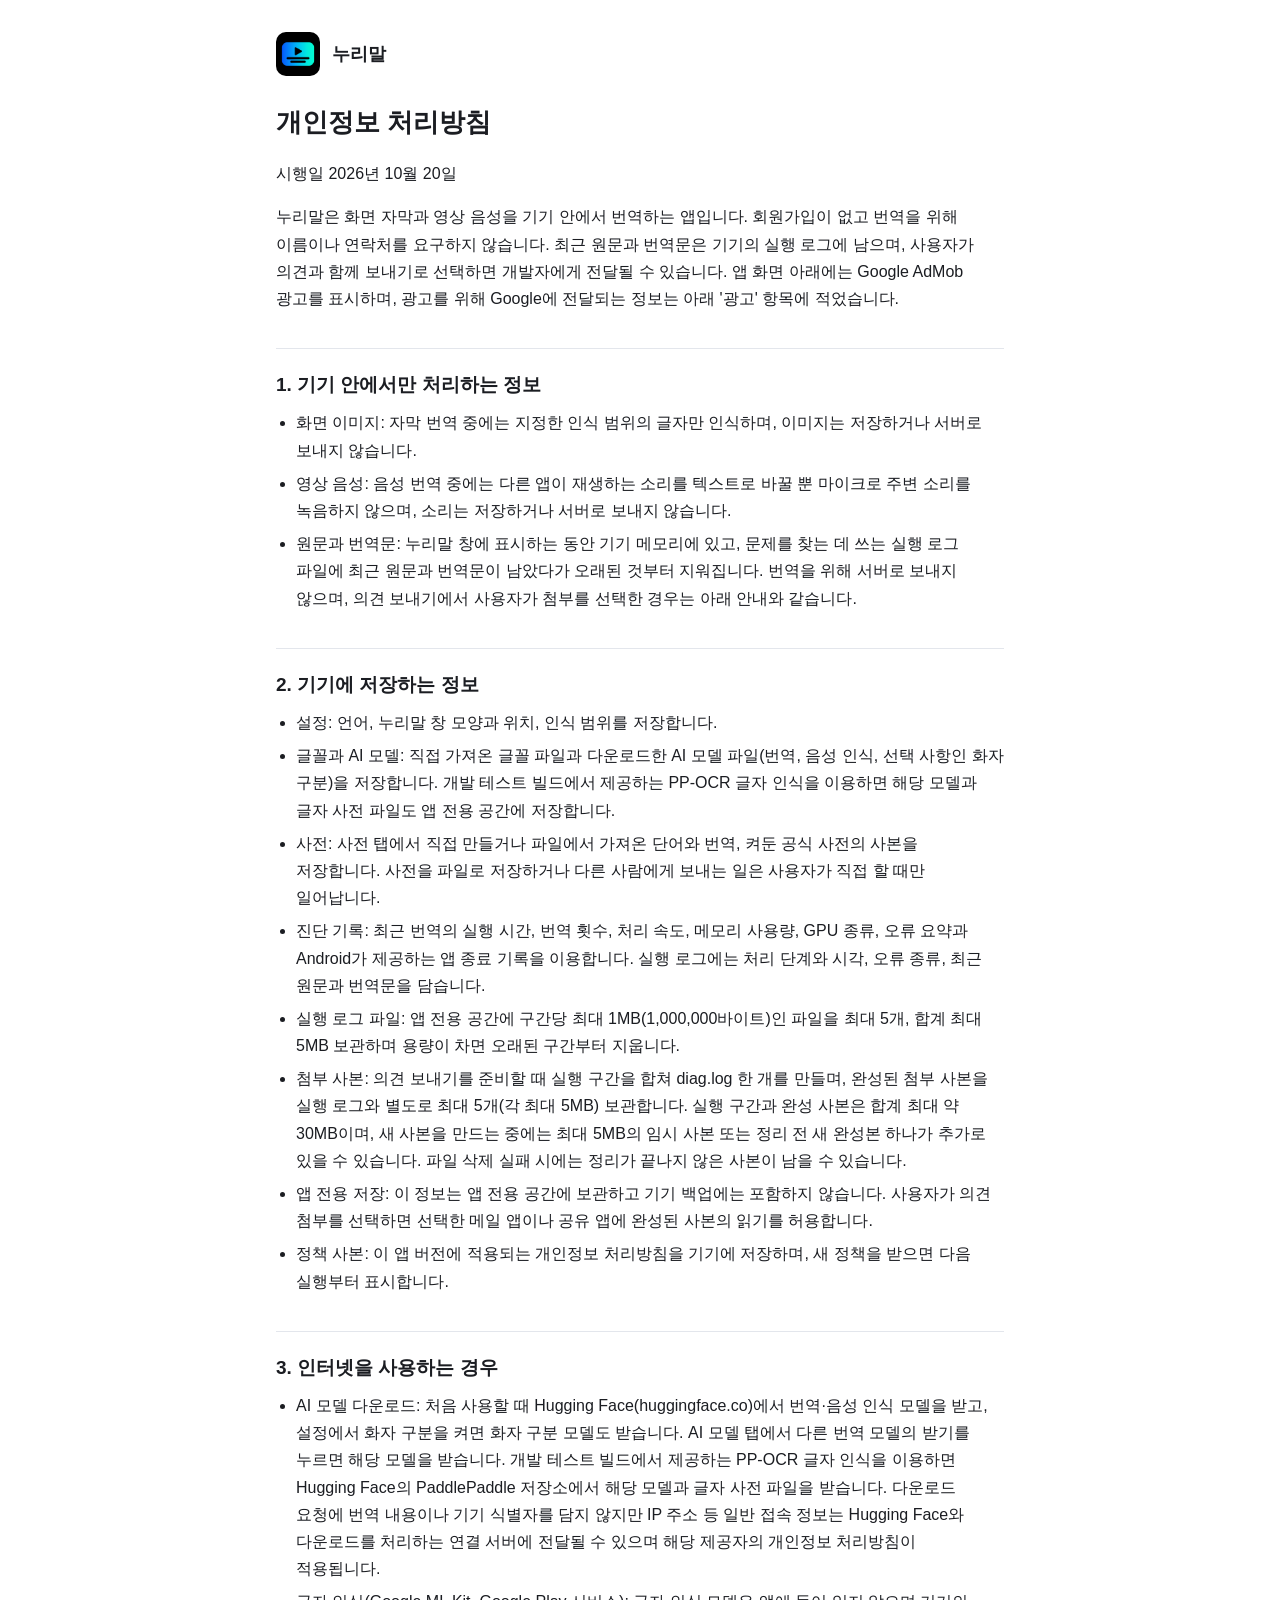
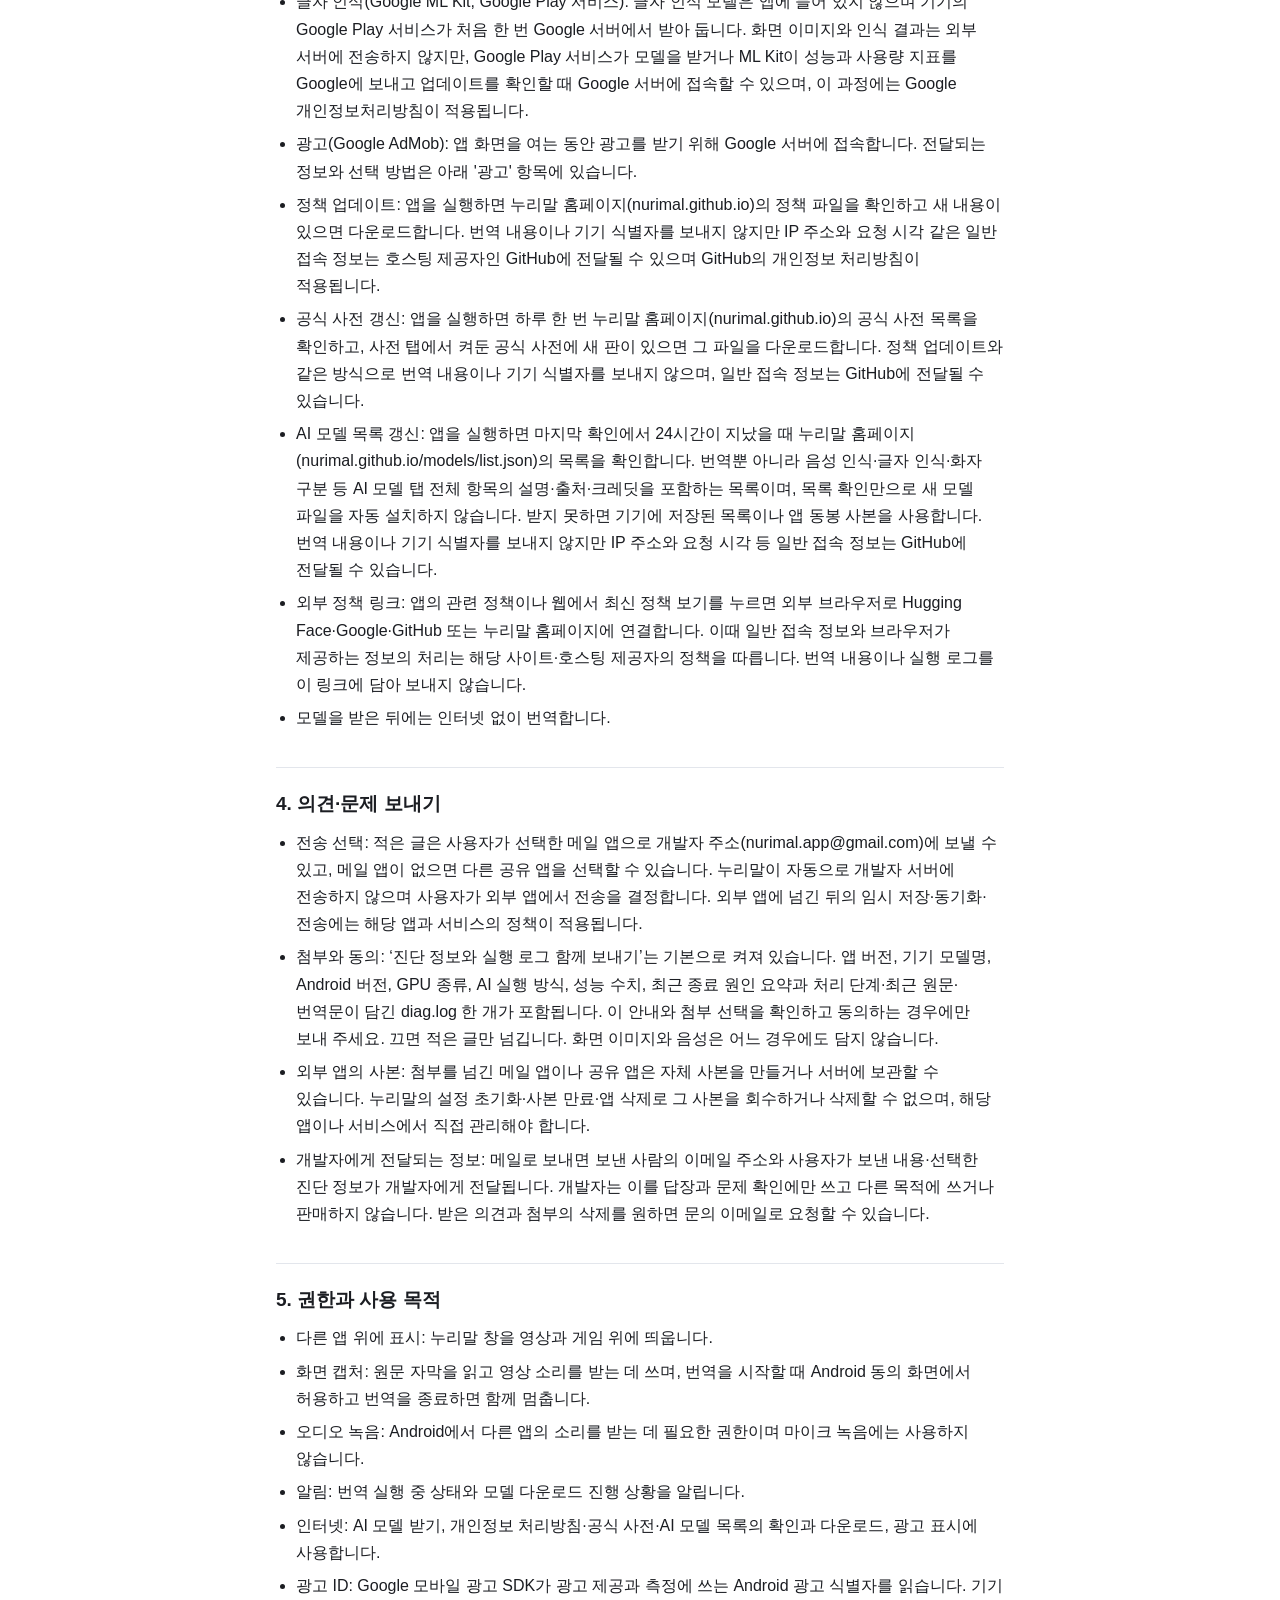
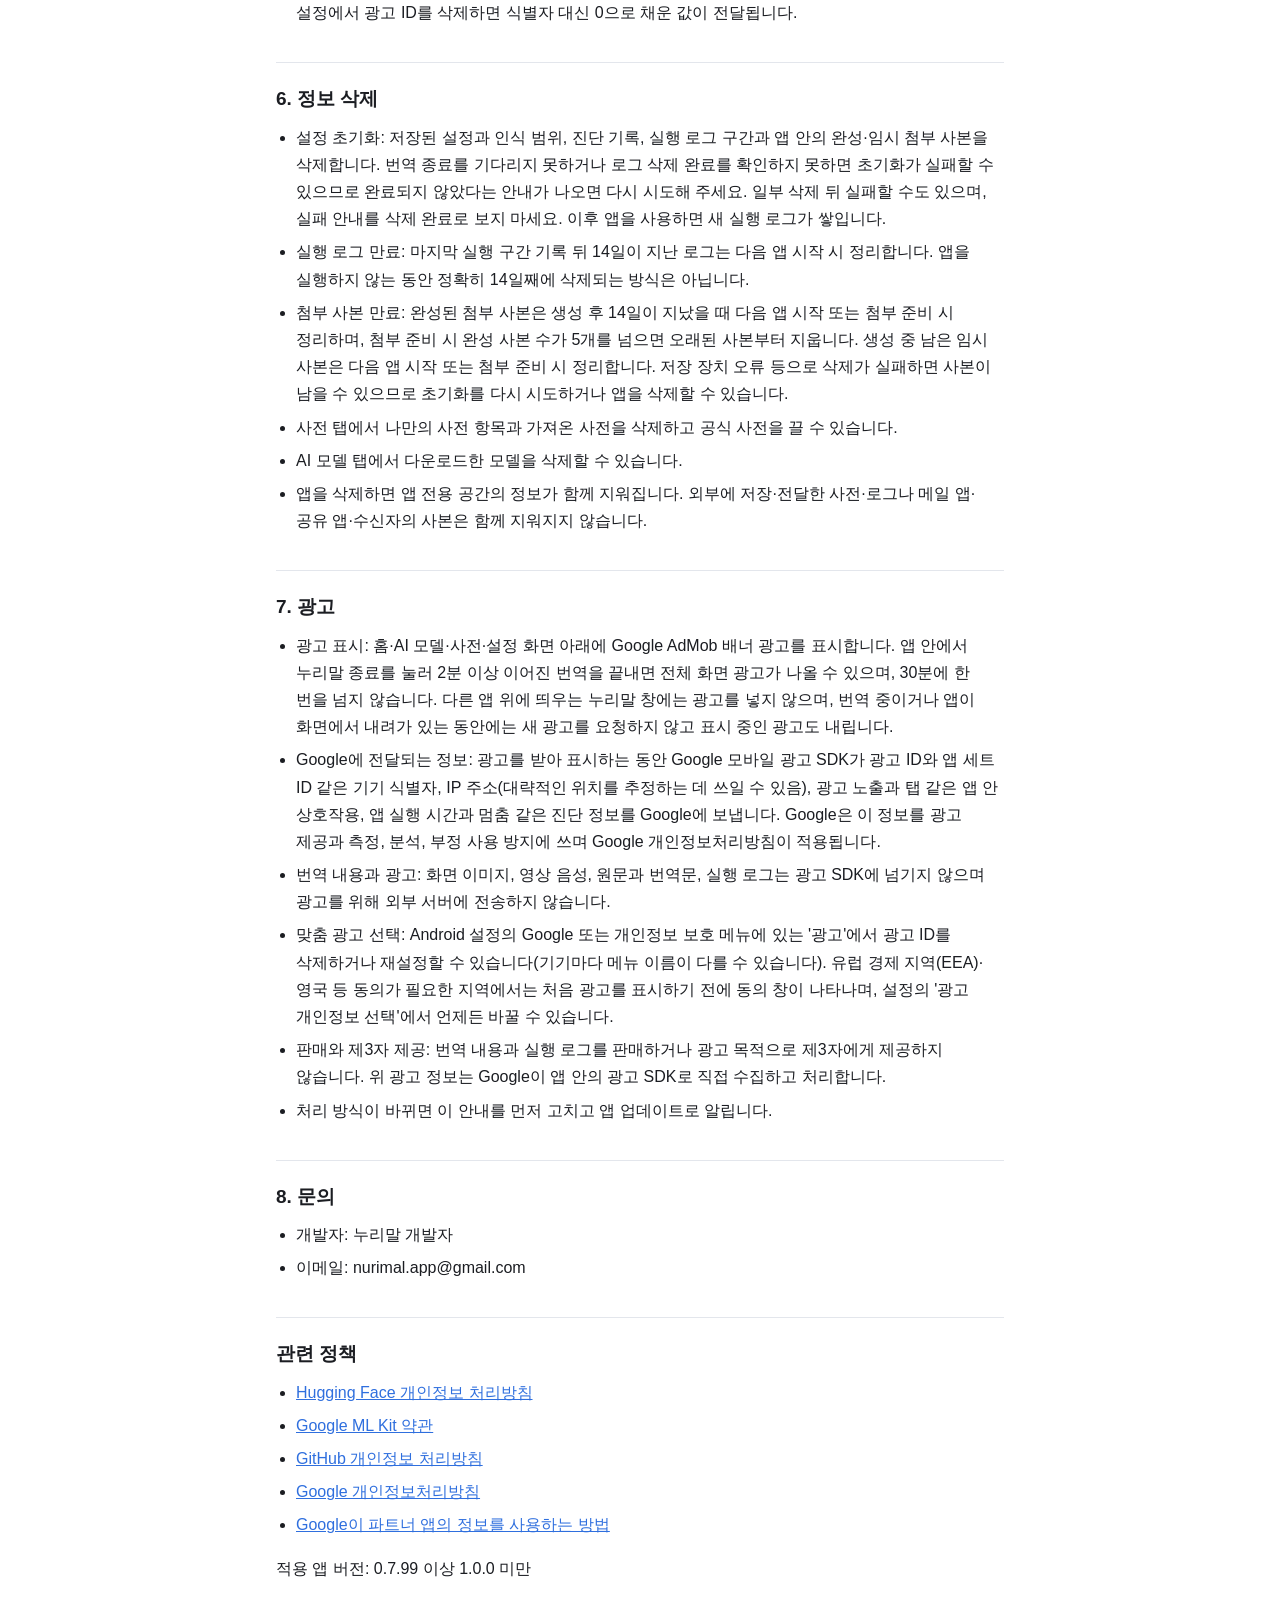
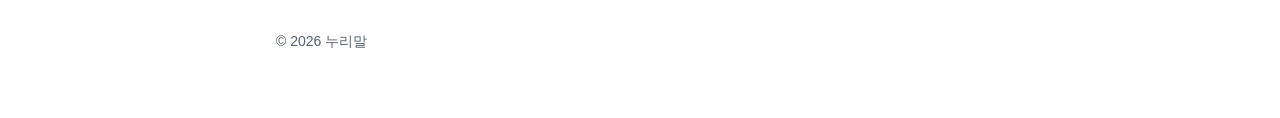
==== commit 6b98b4bf: "개인정보: 15판(광고판) 게시 — FAQ 광고 답·app-ads.txt - 원본 nurimal/nurimal main d1bcd70fc(PR #75) docs/site에서 복사:" ====
--- a/privacy/index.html
+++ b/privacy/index.html
@@ -40,25 +40,25 @@
 
 <div id="policy-content">
 <h1>개인정보 처리방침</h1>
-<p class="date">시행일 2026년 10월 19일</p>
-<p>누리말은 화면 자막과 영상 음성을 기기 안에서 번역하는 앱입니다. 회원가입이 없고 번역을 위해 이름이나 연락처를 요구하지 않습니다. 최근 원문과 번역문은 기기의 실행 로그에 남으며, 사용자가 의견과 함께 보내기로 선택하면 개발자에게 전달될 수 있습니다.</p>
+<p class="date">시행일 2026년 10월 20일</p>
+<p>누리말은 화면 자막과 영상 음성을 기기 안에서 번역하는 앱입니다. 회원가입이 없고 번역을 위해 이름이나 연락처를 요구하지 않습니다. 최근 원문과 번역문은 기기의 실행 로그에 남으며, 사용자가 의견과 함께 보내기로 선택하면 개발자에게 전달될 수 있습니다. 앱 화면 아래에는 Google AdMob 광고를 표시하며, 광고를 위해 Google에 전달되는 정보는 아래 &#x27;광고&#x27; 항목에 적었습니다.</p>
 <h2>1. 기기 안에서만 처리하는 정보</h2>
 <ul><li>화면 이미지: 자막 번역 중에는 지정한 인식 범위의 글자만 인식하며, 이미지는 저장하거나 서버로 보내지 않습니다.</li><li>영상 음성: 음성 번역 중에는 다른 앱이 재생하는 소리를 텍스트로 바꿀 뿐 마이크로 주변 소리를 녹음하지 않으며, 소리는 저장하거나 서버로 보내지 않습니다.</li><li>원문과 번역문: 누리말 창에 표시하는 동안 기기 메모리에 있고, 문제를 찾는 데 쓰는 실행 로그 파일에 최근 원문과 번역문이 남았다가 오래된 것부터 지워집니다. 번역을 위해 서버로 보내지 않으며, 의견 보내기에서 사용자가 첨부를 선택한 경우는 아래 안내와 같습니다.</li></ul>
 <h2>2. 기기에 저장하는 정보</h2>
 <ul><li>설정: 언어, 누리말 창 모양과 위치, 인식 범위를 저장합니다.</li><li>글꼴과 AI 모델: 직접 가져온 글꼴 파일과 다운로드한 AI 모델 파일(번역, 음성 인식, 선택 사항인 화자 구분)을 저장합니다. 개발 테스트 빌드에서 제공하는 PP-OCR 글자 인식을 이용하면 해당 모델과 글자 사전 파일도 앱 전용 공간에 저장합니다.</li><li>사전: 사전 탭에서 직접 만들거나 파일에서 가져온 단어와 번역, 켜둔 공식 사전의 사본을 저장합니다. 사전을 파일로 저장하거나 다른 사람에게 보내는 일은 사용자가 직접 할 때만 일어납니다.</li><li>진단 기록: 최근 번역의 실행 시간, 번역 횟수, 처리 속도, 메모리 사용량, GPU 종류, 오류 요약과 Android가 제공하는 앱 종료 기록을 이용합니다. 실행 로그에는 처리 단계와 시각, 오류 종류, 최근 원문과 번역문을 담습니다.</li><li>실행 로그 파일: 앱 전용 공간에 구간당 최대 1MB(1,000,000바이트)인 파일을 최대 5개, 합계 최대 5MB 보관하며 용량이 차면 오래된 구간부터 지웁니다.</li><li>첨부 사본: 의견 보내기를 준비할 때 실행 구간을 합쳐 diag.log 한 개를 만들며, 완성된 첨부 사본을 실행 로그와 별도로 최대 5개(각 최대 5MB) 보관합니다. 실행 구간과 완성 사본은 합계 최대 약 30MB이며, 새 사본을 만드는 중에는 최대 5MB의 임시 사본 또는 정리 전 새 완성본 하나가 추가로 있을 수 있습니다. 파일 삭제 실패 시에는 정리가 끝나지 않은 사본이 남을 수 있습니다.</li><li>앱 전용 저장: 이 정보는 앱 전용 공간에 보관하고 기기 백업에는 포함하지 않습니다. 사용자가 의견 첨부를 선택하면 선택한 메일 앱이나 공유 앱에 완성된 사본의 읽기를 허용합니다.</li><li>정책 사본: 이 앱 버전에 적용되는 개인정보 처리방침을 기기에 저장하며, 새 정책을 받으면 다음 실행부터 표시합니다.</li></ul>
 <h2>3. 인터넷을 사용하는 경우</h2>
-<ul><li>AI 모델 다운로드: 처음 사용할 때 Hugging Face(huggingface.co)에서 번역·음성 인식 모델을 받고, 설정에서 화자 구분을 켜면 화자 구분 모델도 받습니다. AI 모델 탭에서 다른 번역 모델의 받기를 누르면 해당 모델을 받습니다. 개발 테스트 빌드에서 제공하는 PP-OCR 글자 인식을 이용하면 Hugging Face의 PaddlePaddle 저장소에서 해당 모델과 글자 사전 파일을 받습니다. 다운로드 요청에 번역 내용이나 기기 식별자를 담지 않지만 IP 주소 등 일반 접속 정보는 Hugging Face와 다운로드를 처리하는 연결 서버에 전달될 수 있으며 해당 제공자의 개인정보 처리방침이 적용됩니다.</li><li>글자 인식(Google ML Kit, Google Play 서비스): 글자 인식 모델은 앱에 들어 있지 않으며 기기의 Google Play 서비스가 처음 한 번 Google 서버에서 받아 둡니다. 화면 이미지와 인식 결과는 외부 서버에 전송하지 않지만, Google Play 서비스가 모델을 받거나 ML Kit이 성능과 사용량 지표를 Google에 보내고 업데이트를 확인할 때 Google 서버에 접속할 수 있으며, 이 과정에는 Google 개인정보처리방침이 적용됩니다.</li><li>정책 업데이트: 앱을 실행하면 누리말 홈페이지(nurimal.github.io)의 정책 파일을 확인하고 새 내용이 있으면 다운로드합니다. 번역 내용이나 기기 식별자를 보내지 않지만 IP 주소와 요청 시각 같은 일반 접속 정보는 호스팅 제공자인 GitHub에 전달될 수 있으며 GitHub의 개인정보 처리방침이 적용됩니다.</li><li>공식 사전 갱신: 앱을 실행하면 하루 한 번 누리말 홈페이지(nurimal.github.io)의 공식 사전 목록을 확인하고, 사전 탭에서 켜둔 공식 사전에 새 판이 있으면 그 파일을 다운로드합니다. 정책 업데이트와 같은 방식으로 번역 내용이나 기기 식별자를 보내지 않으며, 일반 접속 정보는 GitHub에 전달될 수 있습니다.</li><li>AI 모델 목록 갱신: 앱을 실행하면 마지막 확인에서 24시간이 지났을 때 누리말 홈페이지(nurimal.github.io/models/list.json)의 목록을 확인합니다. 번역뿐 아니라 음성 인식·글자 인식·화자 구분 등 AI 모델 탭 전체 항목의 설명·출처·크레딧을 포함하는 목록이며, 목록 확인만으로 새 모델 파일을 자동 설치하지 않습니다. 받지 못하면 기기에 저장된 목록이나 앱 동봉 사본을 사용합니다. 번역 내용이나 기기 식별자를 보내지 않지만 IP 주소와 요청 시각 등 일반 접속 정보는 GitHub에 전달될 수 있습니다.</li><li>외부 정책 링크: 앱의 관련 정책이나 웹에서 최신 정책 보기를 누르면 외부 브라우저로 Hugging Face·Google·GitHub 또는 누리말 홈페이지에 연결합니다. 이때 일반 접속 정보와 브라우저가 제공하는 정보의 처리는 해당 사이트·호스팅 제공자의 정책을 따릅니다. 번역 내용이나 실행 로그를 이 링크에 담아 보내지 않습니다.</li><li>모델을 받은 뒤에는 인터넷 없이 번역합니다.</li></ul>
+<ul><li>AI 모델 다운로드: 처음 사용할 때 Hugging Face(huggingface.co)에서 번역·음성 인식 모델을 받고, 설정에서 화자 구분을 켜면 화자 구분 모델도 받습니다. AI 모델 탭에서 다른 번역 모델의 받기를 누르면 해당 모델을 받습니다. 개발 테스트 빌드에서 제공하는 PP-OCR 글자 인식을 이용하면 Hugging Face의 PaddlePaddle 저장소에서 해당 모델과 글자 사전 파일을 받습니다. 다운로드 요청에 번역 내용이나 기기 식별자를 담지 않지만 IP 주소 등 일반 접속 정보는 Hugging Face와 다운로드를 처리하는 연결 서버에 전달될 수 있으며 해당 제공자의 개인정보 처리방침이 적용됩니다.</li><li>글자 인식(Google ML Kit, Google Play 서비스): 글자 인식 모델은 앱에 들어 있지 않으며 기기의 Google Play 서비스가 처음 한 번 Google 서버에서 받아 둡니다. 화면 이미지와 인식 결과는 외부 서버에 전송하지 않지만, Google Play 서비스가 모델을 받거나 ML Kit이 성능과 사용량 지표를 Google에 보내고 업데이트를 확인할 때 Google 서버에 접속할 수 있으며, 이 과정에는 Google 개인정보처리방침이 적용됩니다.</li><li>광고(Google AdMob): 앱 화면을 여는 동안 광고를 받기 위해 Google 서버에 접속합니다. 전달되는 정보와 선택 방법은 아래 &#x27;광고&#x27; 항목에 있습니다.</li><li>정책 업데이트: 앱을 실행하면 누리말 홈페이지(nurimal.github.io)의 정책 파일을 확인하고 새 내용이 있으면 다운로드합니다. 번역 내용이나 기기 식별자를 보내지 않지만 IP 주소와 요청 시각 같은 일반 접속 정보는 호스팅 제공자인 GitHub에 전달될 수 있으며 GitHub의 개인정보 처리방침이 적용됩니다.</li><li>공식 사전 갱신: 앱을 실행하면 하루 한 번 누리말 홈페이지(nurimal.github.io)의 공식 사전 목록을 확인하고, 사전 탭에서 켜둔 공식 사전에 새 판이 있으면 그 파일을 다운로드합니다. 정책 업데이트와 같은 방식으로 번역 내용이나 기기 식별자를 보내지 않으며, 일반 접속 정보는 GitHub에 전달될 수 있습니다.</li><li>AI 모델 목록 갱신: 앱을 실행하면 마지막 확인에서 24시간이 지났을 때 누리말 홈페이지(nurimal.github.io/models/list.json)의 목록을 확인합니다. 번역뿐 아니라 음성 인식·글자 인식·화자 구분 등 AI 모델 탭 전체 항목의 설명·출처·크레딧을 포함하는 목록이며, 목록 확인만으로 새 모델 파일을 자동 설치하지 않습니다. 받지 못하면 기기에 저장된 목록이나 앱 동봉 사본을 사용합니다. 번역 내용이나 기기 식별자를 보내지 않지만 IP 주소와 요청 시각 등 일반 접속 정보는 GitHub에 전달될 수 있습니다.</li><li>외부 정책 링크: 앱의 관련 정책이나 웹에서 최신 정책 보기를 누르면 외부 브라우저로 Hugging Face·Google·GitHub 또는 누리말 홈페이지에 연결합니다. 이때 일반 접속 정보와 브라우저가 제공하는 정보의 처리는 해당 사이트·호스팅 제공자의 정책을 따릅니다. 번역 내용이나 실행 로그를 이 링크에 담아 보내지 않습니다.</li><li>모델을 받은 뒤에는 인터넷 없이 번역합니다.</li></ul>
 <h2>4. 의견·문제 보내기</h2>
 <ul><li>전송 선택: 적은 글은 사용자가 선택한 메일 앱으로 개발자 주소(nurimal.app@gmail.com)에 보낼 수 있고, 메일 앱이 없으면 다른 공유 앱을 선택할 수 있습니다. 누리말이 자동으로 개발자 서버에 전송하지 않으며 사용자가 외부 앱에서 전송을 결정합니다. 외부 앱에 넘긴 뒤의 임시 저장·동기화·전송에는 해당 앱과 서비스의 정책이 적용됩니다.</li><li>첨부와 동의: ‘진단 정보와 실행 로그 함께 보내기’는 기본으로 켜져 있습니다. 앱 버전, 기기 모델명, Android 버전, GPU 종류, AI 실행 방식, 성능 수치, 최근 종료 원인 요약과 처리 단계·최근 원문·번역문이 담긴 diag.log 한 개가 포함됩니다. 이 안내와 첨부 선택을 확인하고 동의하는 경우에만 보내 주세요. 끄면 적은 글만 넘깁니다. 화면 이미지와 음성은 어느 경우에도 담지 않습니다.</li><li>외부 앱의 사본: 첨부를 넘긴 메일 앱이나 공유 앱은 자체 사본을 만들거나 서버에 보관할 수 있습니다. 누리말의 설정 초기화·사본 만료·앱 삭제로 그 사본을 회수하거나 삭제할 수 없으며, 해당 앱이나 서비스에서 직접 관리해야 합니다.</li><li>개발자에게 전달되는 정보: 메일로 보내면 보낸 사람의 이메일 주소와 사용자가 보낸 내용·선택한 진단 정보가 개발자에게 전달됩니다. 개발자는 이를 답장과 문제 확인에만 쓰고 다른 목적에 쓰거나 판매하지 않습니다. 받은 의견과 첨부의 삭제를 원하면 문의 이메일로 요청할 수 있습니다.</li></ul>
 <h2>5. 권한과 사용 목적</h2>
-<ul><li>다른 앱 위에 표시: 누리말 창을 영상과 게임 위에 띄웁니다.</li><li>화면 캡처: 원문 자막을 읽고 영상 소리를 받는 데 쓰며, 번역을 시작할 때 Android 동의 화면에서 허용하고 번역을 종료하면 함께 멈춥니다.</li><li>오디오 녹음: Android에서 다른 앱의 소리를 받는 데 필요한 권한이며 마이크 녹음에는 사용하지 않습니다.</li><li>알림: 번역 실행 중 상태와 모델 다운로드 진행 상황을 알립니다.</li><li>인터넷: AI 모델 받기, 개인정보 처리방침·공식 사전·AI 모델 목록의 확인과 다운로드에 사용합니다.</li></ul>
+<ul><li>다른 앱 위에 표시: 누리말 창을 영상과 게임 위에 띄웁니다.</li><li>화면 캡처: 원문 자막을 읽고 영상 소리를 받는 데 쓰며, 번역을 시작할 때 Android 동의 화면에서 허용하고 번역을 종료하면 함께 멈춥니다.</li><li>오디오 녹음: Android에서 다른 앱의 소리를 받는 데 필요한 권한이며 마이크 녹음에는 사용하지 않습니다.</li><li>알림: 번역 실행 중 상태와 모델 다운로드 진행 상황을 알립니다.</li><li>인터넷: AI 모델 받기, 개인정보 처리방침·공식 사전·AI 모델 목록의 확인과 다운로드, 광고 표시에 사용합니다.</li><li>광고 ID: Google 모바일 광고 SDK가 광고 제공과 측정에 쓰는 Android 광고 식별자를 읽습니다. 기기 설정에서 광고 ID를 삭제하면 식별자 대신 0으로 채운 값이 전달됩니다.</li></ul>
 <h2>6. 정보 삭제</h2>
 <ul><li>설정 초기화: 저장된 설정과 인식 범위, 진단 기록, 실행 로그 구간과 앱 안의 완성·임시 첨부 사본을 삭제합니다. 번역 종료를 기다리지 못하거나 로그 삭제 완료를 확인하지 못하면 초기화가 실패할 수 있으므로 완료되지 않았다는 안내가 나오면 다시 시도해 주세요. 일부 삭제 뒤 실패할 수도 있으며, 실패 안내를 삭제 완료로 보지 마세요. 이후 앱을 사용하면 새 실행 로그가 쌓입니다.</li><li>실행 로그 만료: 마지막 실행 구간 기록 뒤 14일이 지난 로그는 다음 앱 시작 시 정리합니다. 앱을 실행하지 않는 동안 정확히 14일째에 삭제되는 방식은 아닙니다.</li><li>첨부 사본 만료: 완성된 첨부 사본은 생성 후 14일이 지났을 때 다음 앱 시작 또는 첨부 준비 시 정리하며, 첨부 준비 시 완성 사본 수가 5개를 넘으면 오래된 사본부터 지웁니다. 생성 중 남은 임시 사본은 다음 앱 시작 또는 첨부 준비 시 정리합니다. 저장 장치 오류 등으로 삭제가 실패하면 사본이 남을 수 있으므로 초기화를 다시 시도하거나 앱을 삭제할 수 있습니다.</li><li>사전 탭에서 나만의 사전 항목과 가져온 사전을 삭제하고 공식 사전을 끌 수 있습니다.</li><li>AI 모델 탭에서 다운로드한 모델을 삭제할 수 있습니다.</li><li>앱을 삭제하면 앱 전용 공간의 정보가 함께 지워집니다. 외부에 저장·전달한 사전·로그나 메일 앱·공유 앱·수신자의 사본은 함께 지워지지 않습니다.</li></ul>
-<h2>7. 광고와 제3자 제공</h2>
-<ul><li>현재 버전은 광고를 표시하지 않고, 번역 내용과 실행 로그를 자동으로 외부에 보내거나 판매하지 않습니다. 사용자가 선택한 의견 공유와 모델·목록·정책 등을 받기 위한 외부 연결은 위 안내에 따릅니다.</li><li>광고 도입 등 처리 방식이 바뀌면 이 안내를 먼저 고치고 앱 업데이트로 알립니다.</li></ul>
+<h2>7. 광고</h2>
+<ul><li>광고 표시: 홈·AI 모델·사전·설정 화면 아래에 Google AdMob 배너 광고를 표시합니다. 앱 안에서 누리말 종료를 눌러 2분 이상 이어진 번역을 끝내면 전체 화면 광고가 나올 수 있으며, 30분에 한 번을 넘지 않습니다. 다른 앱 위에 띄우는 누리말 창에는 광고를 넣지 않으며, 번역 중이거나 앱이 화면에서 내려가 있는 동안에는 새 광고를 요청하지 않고 표시 중인 광고도 내립니다.</li><li>Google에 전달되는 정보: 광고를 받아 표시하는 동안 Google 모바일 광고 SDK가 광고 ID와 앱 세트 ID 같은 기기 식별자, IP 주소(대략적인 위치를 추정하는 데 쓰일 수 있음), 광고 노출과 탭 같은 앱 안 상호작용, 앱 실행 시간과 멈춤 같은 진단 정보를 Google에 보냅니다. Google은 이 정보를 광고 제공과 측정, 분석, 부정 사용 방지에 쓰며 Google 개인정보처리방침이 적용됩니다.</li><li>번역 내용과 광고: 화면 이미지, 영상 음성, 원문과 번역문, 실행 로그는 광고 SDK에 넘기지 않으며 광고를 위해 외부 서버에 전송하지 않습니다.</li><li>맞춤 광고 선택: Android 설정의 Google 또는 개인정보 보호 메뉴에 있는 &#x27;광고&#x27;에서 광고 ID를 삭제하거나 재설정할 수 있습니다(기기마다 메뉴 이름이 다를 수 있습니다). 유럽 경제 지역(EEA)·영국 등 동의가 필요한 지역에서는 처음 광고를 표시하기 전에 동의 창이 나타나며, 설정의 &#x27;광고 개인정보 선택&#x27;에서 언제든 바꿀 수 있습니다.</li><li>판매와 제3자 제공: 번역 내용과 실행 로그를 판매하거나 광고 목적으로 제3자에게 제공하지 않습니다. 위 광고 정보는 Google이 앱 안의 광고 SDK로 직접 수집하고 처리합니다.</li><li>처리 방식이 바뀌면 이 안내를 먼저 고치고 앱 업데이트로 알립니다.</li></ul>
 <h2>8. 문의</h2>
 <ul><li>개발자: 누리말 개발자</li><li>이메일: nurimal.app@gmail.com</li></ul>
-<h2>관련 정책</h2><ul><li><a href="https://huggingface.co/privacy">Hugging Face 개인정보 처리방침</a></li><li><a href="https://developers.google.com/ml-kit/terms">Google ML Kit 약관</a></li><li><a href="https://docs.github.com/en/site-policy/privacy-policies/github-general-privacy-statement">GitHub 개인정보 처리방침</a></li></ul>
+<h2>관련 정책</h2><ul><li><a href="https://huggingface.co/privacy">Hugging Face 개인정보 처리방침</a></li><li><a href="https://developers.google.com/ml-kit/terms">Google ML Kit 약관</a></li><li><a href="https://docs.github.com/en/site-policy/privacy-policies/github-general-privacy-statement">GitHub 개인정보 처리방침</a></li><li><a href="https://policies.google.com/privacy">Google 개인정보처리방침</a></li><li><a href="https://policies.google.com/technologies/partner-sites">Google이 파트너 앱의 정보를 사용하는 방법</a></li></ul>
 </div>
 <p id="policy-version-note"></p><label hidden>정책 버전 <select id="policy-select" aria-label="정책 버전"></select></label>
 <footer>© 2026 누리말</footer>
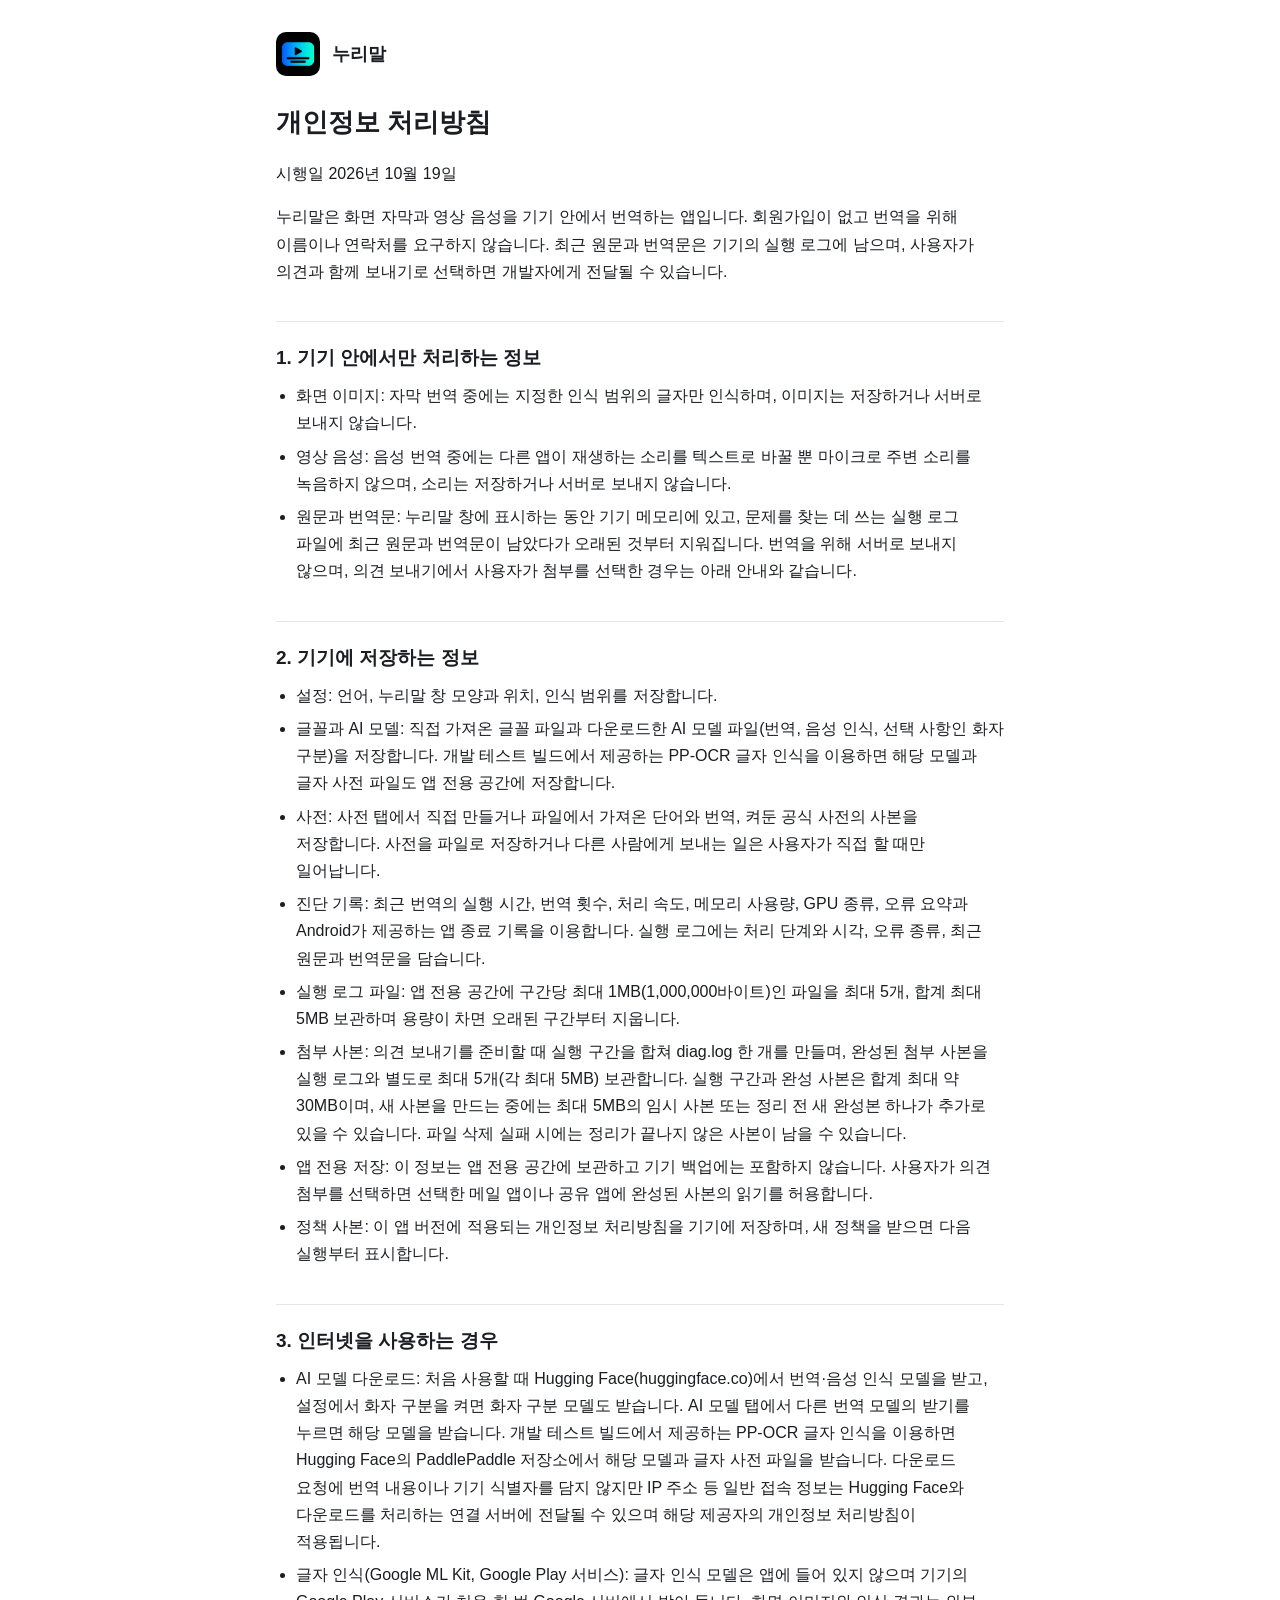
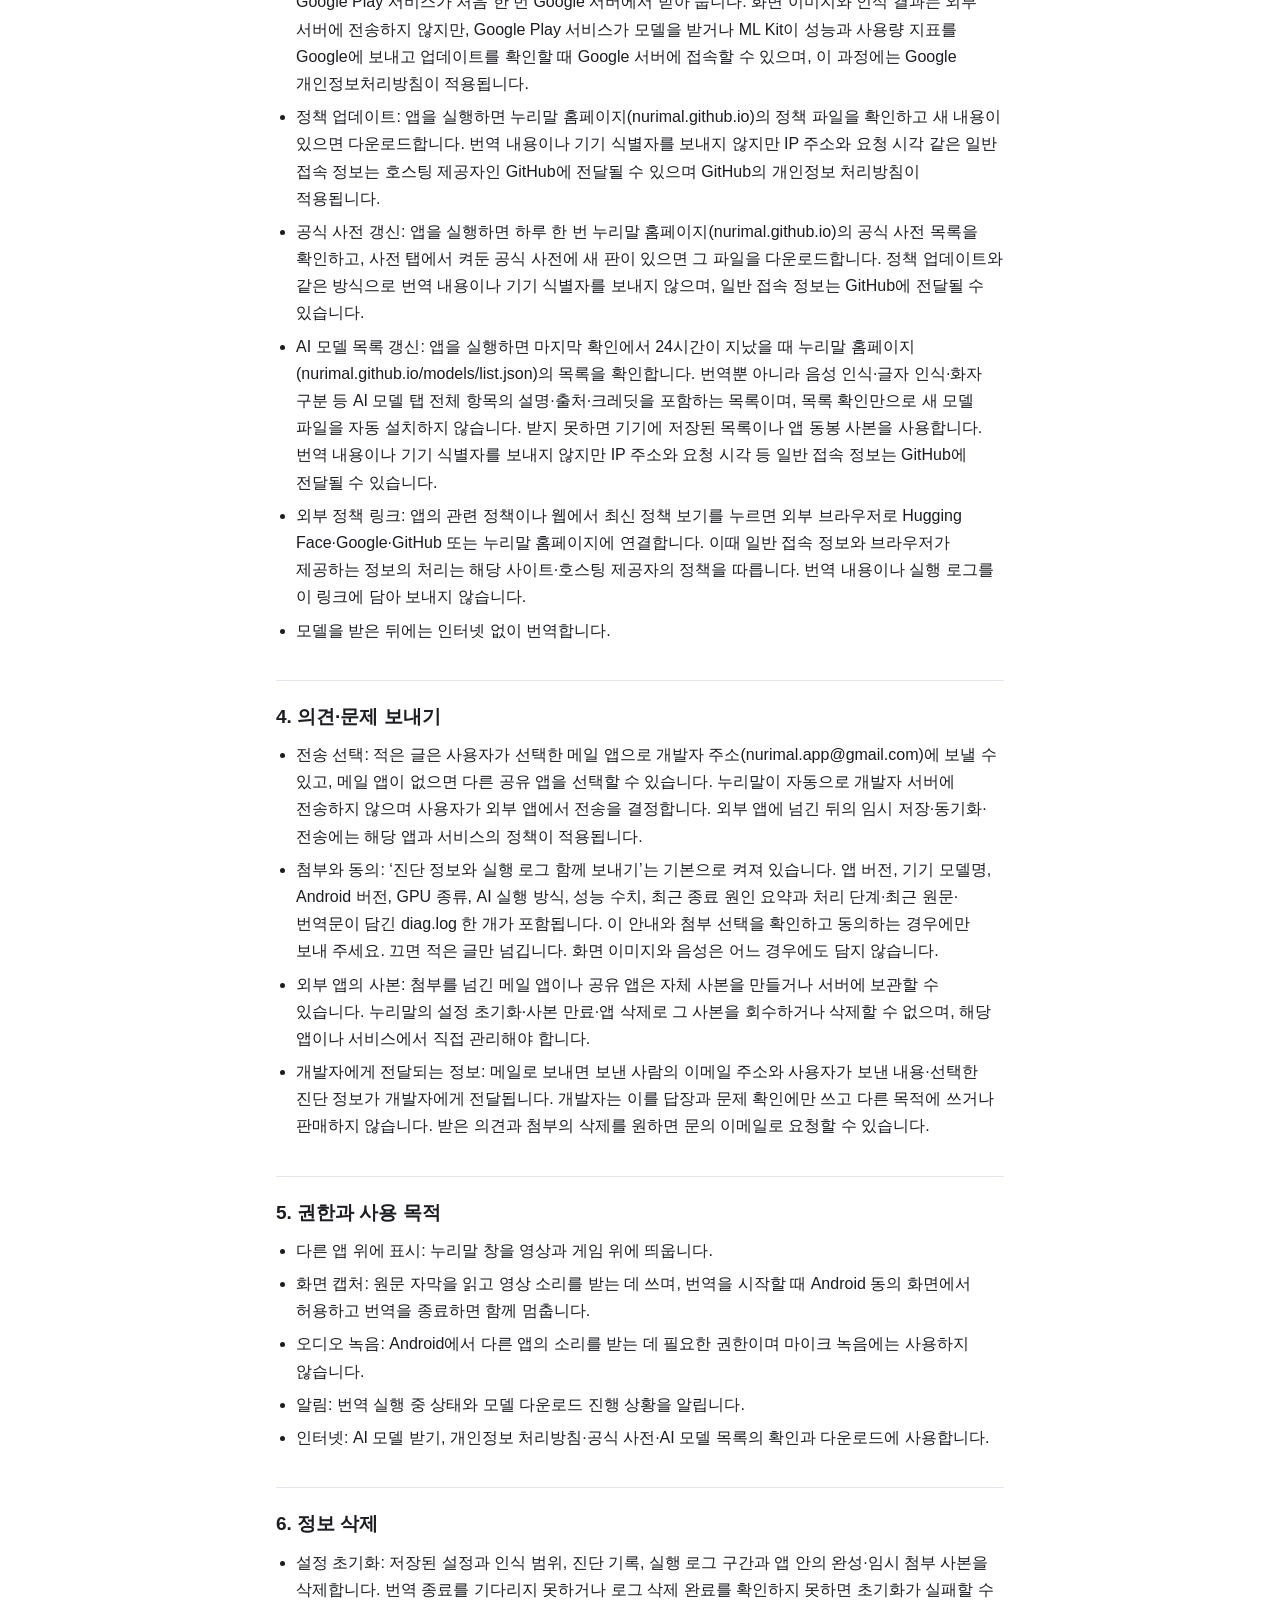
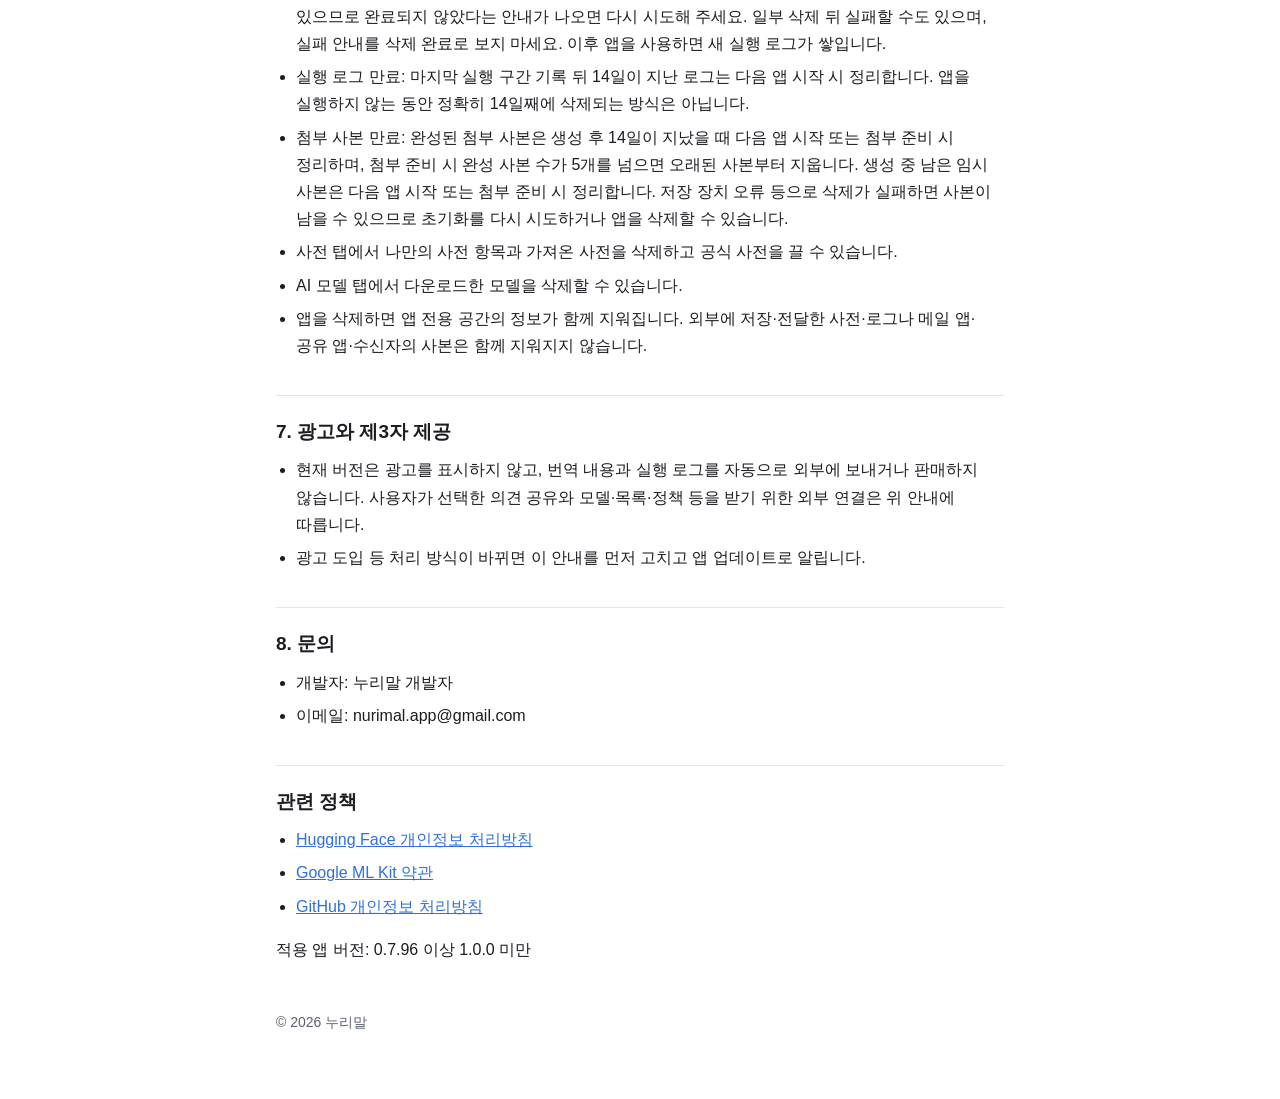
==== commit d47cbe1a: "개인정보 15판·FAQ 광고 답·app-ads.txt 게시 롤백 — 오너 지시로 취소 - PR #5(e2b8319, 본문 6b98b4b)를 되돌린다. 처리방침 게시본은 14판(pr" ====
--- a/privacy/index.html
+++ b/privacy/index.html
@@ -40,25 +40,25 @@
 
 <div id="policy-content">
 <h1>개인정보 처리방침</h1>
-<p class="date">시행일 2026년 10월 20일</p>
-<p>누리말은 화면 자막과 영상 음성을 기기 안에서 번역하는 앱입니다. 회원가입이 없고 번역을 위해 이름이나 연락처를 요구하지 않습니다. 최근 원문과 번역문은 기기의 실행 로그에 남으며, 사용자가 의견과 함께 보내기로 선택하면 개발자에게 전달될 수 있습니다. 앱 화면 아래에는 Google AdMob 광고를 표시하며, 광고를 위해 Google에 전달되는 정보는 아래 &#x27;광고&#x27; 항목에 적었습니다.</p>
+<p class="date">시행일 2026년 10월 19일</p>
+<p>누리말은 화면 자막과 영상 음성을 기기 안에서 번역하는 앱입니다. 회원가입이 없고 번역을 위해 이름이나 연락처를 요구하지 않습니다. 최근 원문과 번역문은 기기의 실행 로그에 남으며, 사용자가 의견과 함께 보내기로 선택하면 개발자에게 전달될 수 있습니다.</p>
 <h2>1. 기기 안에서만 처리하는 정보</h2>
 <ul><li>화면 이미지: 자막 번역 중에는 지정한 인식 범위의 글자만 인식하며, 이미지는 저장하거나 서버로 보내지 않습니다.</li><li>영상 음성: 음성 번역 중에는 다른 앱이 재생하는 소리를 텍스트로 바꿀 뿐 마이크로 주변 소리를 녹음하지 않으며, 소리는 저장하거나 서버로 보내지 않습니다.</li><li>원문과 번역문: 누리말 창에 표시하는 동안 기기 메모리에 있고, 문제를 찾는 데 쓰는 실행 로그 파일에 최근 원문과 번역문이 남았다가 오래된 것부터 지워집니다. 번역을 위해 서버로 보내지 않으며, 의견 보내기에서 사용자가 첨부를 선택한 경우는 아래 안내와 같습니다.</li></ul>
 <h2>2. 기기에 저장하는 정보</h2>
 <ul><li>설정: 언어, 누리말 창 모양과 위치, 인식 범위를 저장합니다.</li><li>글꼴과 AI 모델: 직접 가져온 글꼴 파일과 다운로드한 AI 모델 파일(번역, 음성 인식, 선택 사항인 화자 구분)을 저장합니다. 개발 테스트 빌드에서 제공하는 PP-OCR 글자 인식을 이용하면 해당 모델과 글자 사전 파일도 앱 전용 공간에 저장합니다.</li><li>사전: 사전 탭에서 직접 만들거나 파일에서 가져온 단어와 번역, 켜둔 공식 사전의 사본을 저장합니다. 사전을 파일로 저장하거나 다른 사람에게 보내는 일은 사용자가 직접 할 때만 일어납니다.</li><li>진단 기록: 최근 번역의 실행 시간, 번역 횟수, 처리 속도, 메모리 사용량, GPU 종류, 오류 요약과 Android가 제공하는 앱 종료 기록을 이용합니다. 실행 로그에는 처리 단계와 시각, 오류 종류, 최근 원문과 번역문을 담습니다.</li><li>실행 로그 파일: 앱 전용 공간에 구간당 최대 1MB(1,000,000바이트)인 파일을 최대 5개, 합계 최대 5MB 보관하며 용량이 차면 오래된 구간부터 지웁니다.</li><li>첨부 사본: 의견 보내기를 준비할 때 실행 구간을 합쳐 diag.log 한 개를 만들며, 완성된 첨부 사본을 실행 로그와 별도로 최대 5개(각 최대 5MB) 보관합니다. 실행 구간과 완성 사본은 합계 최대 약 30MB이며, 새 사본을 만드는 중에는 최대 5MB의 임시 사본 또는 정리 전 새 완성본 하나가 추가로 있을 수 있습니다. 파일 삭제 실패 시에는 정리가 끝나지 않은 사본이 남을 수 있습니다.</li><li>앱 전용 저장: 이 정보는 앱 전용 공간에 보관하고 기기 백업에는 포함하지 않습니다. 사용자가 의견 첨부를 선택하면 선택한 메일 앱이나 공유 앱에 완성된 사본의 읽기를 허용합니다.</li><li>정책 사본: 이 앱 버전에 적용되는 개인정보 처리방침을 기기에 저장하며, 새 정책을 받으면 다음 실행부터 표시합니다.</li></ul>
 <h2>3. 인터넷을 사용하는 경우</h2>
-<ul><li>AI 모델 다운로드: 처음 사용할 때 Hugging Face(huggingface.co)에서 번역·음성 인식 모델을 받고, 설정에서 화자 구분을 켜면 화자 구분 모델도 받습니다. AI 모델 탭에서 다른 번역 모델의 받기를 누르면 해당 모델을 받습니다. 개발 테스트 빌드에서 제공하는 PP-OCR 글자 인식을 이용하면 Hugging Face의 PaddlePaddle 저장소에서 해당 모델과 글자 사전 파일을 받습니다. 다운로드 요청에 번역 내용이나 기기 식별자를 담지 않지만 IP 주소 등 일반 접속 정보는 Hugging Face와 다운로드를 처리하는 연결 서버에 전달될 수 있으며 해당 제공자의 개인정보 처리방침이 적용됩니다.</li><li>글자 인식(Google ML Kit, Google Play 서비스): 글자 인식 모델은 앱에 들어 있지 않으며 기기의 Google Play 서비스가 처음 한 번 Google 서버에서 받아 둡니다. 화면 이미지와 인식 결과는 외부 서버에 전송하지 않지만, Google Play 서비스가 모델을 받거나 ML Kit이 성능과 사용량 지표를 Google에 보내고 업데이트를 확인할 때 Google 서버에 접속할 수 있으며, 이 과정에는 Google 개인정보처리방침이 적용됩니다.</li><li>광고(Google AdMob): 앱 화면을 여는 동안 광고를 받기 위해 Google 서버에 접속합니다. 전달되는 정보와 선택 방법은 아래 &#x27;광고&#x27; 항목에 있습니다.</li><li>정책 업데이트: 앱을 실행하면 누리말 홈페이지(nurimal.github.io)의 정책 파일을 확인하고 새 내용이 있으면 다운로드합니다. 번역 내용이나 기기 식별자를 보내지 않지만 IP 주소와 요청 시각 같은 일반 접속 정보는 호스팅 제공자인 GitHub에 전달될 수 있으며 GitHub의 개인정보 처리방침이 적용됩니다.</li><li>공식 사전 갱신: 앱을 실행하면 하루 한 번 누리말 홈페이지(nurimal.github.io)의 공식 사전 목록을 확인하고, 사전 탭에서 켜둔 공식 사전에 새 판이 있으면 그 파일을 다운로드합니다. 정책 업데이트와 같은 방식으로 번역 내용이나 기기 식별자를 보내지 않으며, 일반 접속 정보는 GitHub에 전달될 수 있습니다.</li><li>AI 모델 목록 갱신: 앱을 실행하면 마지막 확인에서 24시간이 지났을 때 누리말 홈페이지(nurimal.github.io/models/list.json)의 목록을 확인합니다. 번역뿐 아니라 음성 인식·글자 인식·화자 구분 등 AI 모델 탭 전체 항목의 설명·출처·크레딧을 포함하는 목록이며, 목록 확인만으로 새 모델 파일을 자동 설치하지 않습니다. 받지 못하면 기기에 저장된 목록이나 앱 동봉 사본을 사용합니다. 번역 내용이나 기기 식별자를 보내지 않지만 IP 주소와 요청 시각 등 일반 접속 정보는 GitHub에 전달될 수 있습니다.</li><li>외부 정책 링크: 앱의 관련 정책이나 웹에서 최신 정책 보기를 누르면 외부 브라우저로 Hugging Face·Google·GitHub 또는 누리말 홈페이지에 연결합니다. 이때 일반 접속 정보와 브라우저가 제공하는 정보의 처리는 해당 사이트·호스팅 제공자의 정책을 따릅니다. 번역 내용이나 실행 로그를 이 링크에 담아 보내지 않습니다.</li><li>모델을 받은 뒤에는 인터넷 없이 번역합니다.</li></ul>
+<ul><li>AI 모델 다운로드: 처음 사용할 때 Hugging Face(huggingface.co)에서 번역·음성 인식 모델을 받고, 설정에서 화자 구분을 켜면 화자 구분 모델도 받습니다. AI 모델 탭에서 다른 번역 모델의 받기를 누르면 해당 모델을 받습니다. 개발 테스트 빌드에서 제공하는 PP-OCR 글자 인식을 이용하면 Hugging Face의 PaddlePaddle 저장소에서 해당 모델과 글자 사전 파일을 받습니다. 다운로드 요청에 번역 내용이나 기기 식별자를 담지 않지만 IP 주소 등 일반 접속 정보는 Hugging Face와 다운로드를 처리하는 연결 서버에 전달될 수 있으며 해당 제공자의 개인정보 처리방침이 적용됩니다.</li><li>글자 인식(Google ML Kit, Google Play 서비스): 글자 인식 모델은 앱에 들어 있지 않으며 기기의 Google Play 서비스가 처음 한 번 Google 서버에서 받아 둡니다. 화면 이미지와 인식 결과는 외부 서버에 전송하지 않지만, Google Play 서비스가 모델을 받거나 ML Kit이 성능과 사용량 지표를 Google에 보내고 업데이트를 확인할 때 Google 서버에 접속할 수 있으며, 이 과정에는 Google 개인정보처리방침이 적용됩니다.</li><li>정책 업데이트: 앱을 실행하면 누리말 홈페이지(nurimal.github.io)의 정책 파일을 확인하고 새 내용이 있으면 다운로드합니다. 번역 내용이나 기기 식별자를 보내지 않지만 IP 주소와 요청 시각 같은 일반 접속 정보는 호스팅 제공자인 GitHub에 전달될 수 있으며 GitHub의 개인정보 처리방침이 적용됩니다.</li><li>공식 사전 갱신: 앱을 실행하면 하루 한 번 누리말 홈페이지(nurimal.github.io)의 공식 사전 목록을 확인하고, 사전 탭에서 켜둔 공식 사전에 새 판이 있으면 그 파일을 다운로드합니다. 정책 업데이트와 같은 방식으로 번역 내용이나 기기 식별자를 보내지 않으며, 일반 접속 정보는 GitHub에 전달될 수 있습니다.</li><li>AI 모델 목록 갱신: 앱을 실행하면 마지막 확인에서 24시간이 지났을 때 누리말 홈페이지(nurimal.github.io/models/list.json)의 목록을 확인합니다. 번역뿐 아니라 음성 인식·글자 인식·화자 구분 등 AI 모델 탭 전체 항목의 설명·출처·크레딧을 포함하는 목록이며, 목록 확인만으로 새 모델 파일을 자동 설치하지 않습니다. 받지 못하면 기기에 저장된 목록이나 앱 동봉 사본을 사용합니다. 번역 내용이나 기기 식별자를 보내지 않지만 IP 주소와 요청 시각 등 일반 접속 정보는 GitHub에 전달될 수 있습니다.</li><li>외부 정책 링크: 앱의 관련 정책이나 웹에서 최신 정책 보기를 누르면 외부 브라우저로 Hugging Face·Google·GitHub 또는 누리말 홈페이지에 연결합니다. 이때 일반 접속 정보와 브라우저가 제공하는 정보의 처리는 해당 사이트·호스팅 제공자의 정책을 따릅니다. 번역 내용이나 실행 로그를 이 링크에 담아 보내지 않습니다.</li><li>모델을 받은 뒤에는 인터넷 없이 번역합니다.</li></ul>
 <h2>4. 의견·문제 보내기</h2>
 <ul><li>전송 선택: 적은 글은 사용자가 선택한 메일 앱으로 개발자 주소(nurimal.app@gmail.com)에 보낼 수 있고, 메일 앱이 없으면 다른 공유 앱을 선택할 수 있습니다. 누리말이 자동으로 개발자 서버에 전송하지 않으며 사용자가 외부 앱에서 전송을 결정합니다. 외부 앱에 넘긴 뒤의 임시 저장·동기화·전송에는 해당 앱과 서비스의 정책이 적용됩니다.</li><li>첨부와 동의: ‘진단 정보와 실행 로그 함께 보내기’는 기본으로 켜져 있습니다. 앱 버전, 기기 모델명, Android 버전, GPU 종류, AI 실행 방식, 성능 수치, 최근 종료 원인 요약과 처리 단계·최근 원문·번역문이 담긴 diag.log 한 개가 포함됩니다. 이 안내와 첨부 선택을 확인하고 동의하는 경우에만 보내 주세요. 끄면 적은 글만 넘깁니다. 화면 이미지와 음성은 어느 경우에도 담지 않습니다.</li><li>외부 앱의 사본: 첨부를 넘긴 메일 앱이나 공유 앱은 자체 사본을 만들거나 서버에 보관할 수 있습니다. 누리말의 설정 초기화·사본 만료·앱 삭제로 그 사본을 회수하거나 삭제할 수 없으며, 해당 앱이나 서비스에서 직접 관리해야 합니다.</li><li>개발자에게 전달되는 정보: 메일로 보내면 보낸 사람의 이메일 주소와 사용자가 보낸 내용·선택한 진단 정보가 개발자에게 전달됩니다. 개발자는 이를 답장과 문제 확인에만 쓰고 다른 목적에 쓰거나 판매하지 않습니다. 받은 의견과 첨부의 삭제를 원하면 문의 이메일로 요청할 수 있습니다.</li></ul>
 <h2>5. 권한과 사용 목적</h2>
-<ul><li>다른 앱 위에 표시: 누리말 창을 영상과 게임 위에 띄웁니다.</li><li>화면 캡처: 원문 자막을 읽고 영상 소리를 받는 데 쓰며, 번역을 시작할 때 Android 동의 화면에서 허용하고 번역을 종료하면 함께 멈춥니다.</li><li>오디오 녹음: Android에서 다른 앱의 소리를 받는 데 필요한 권한이며 마이크 녹음에는 사용하지 않습니다.</li><li>알림: 번역 실행 중 상태와 모델 다운로드 진행 상황을 알립니다.</li><li>인터넷: AI 모델 받기, 개인정보 처리방침·공식 사전·AI 모델 목록의 확인과 다운로드, 광고 표시에 사용합니다.</li><li>광고 ID: Google 모바일 광고 SDK가 광고 제공과 측정에 쓰는 Android 광고 식별자를 읽습니다. 기기 설정에서 광고 ID를 삭제하면 식별자 대신 0으로 채운 값이 전달됩니다.</li></ul>
+<ul><li>다른 앱 위에 표시: 누리말 창을 영상과 게임 위에 띄웁니다.</li><li>화면 캡처: 원문 자막을 읽고 영상 소리를 받는 데 쓰며, 번역을 시작할 때 Android 동의 화면에서 허용하고 번역을 종료하면 함께 멈춥니다.</li><li>오디오 녹음: Android에서 다른 앱의 소리를 받는 데 필요한 권한이며 마이크 녹음에는 사용하지 않습니다.</li><li>알림: 번역 실행 중 상태와 모델 다운로드 진행 상황을 알립니다.</li><li>인터넷: AI 모델 받기, 개인정보 처리방침·공식 사전·AI 모델 목록의 확인과 다운로드에 사용합니다.</li></ul>
 <h2>6. 정보 삭제</h2>
 <ul><li>설정 초기화: 저장된 설정과 인식 범위, 진단 기록, 실행 로그 구간과 앱 안의 완성·임시 첨부 사본을 삭제합니다. 번역 종료를 기다리지 못하거나 로그 삭제 완료를 확인하지 못하면 초기화가 실패할 수 있으므로 완료되지 않았다는 안내가 나오면 다시 시도해 주세요. 일부 삭제 뒤 실패할 수도 있으며, 실패 안내를 삭제 완료로 보지 마세요. 이후 앱을 사용하면 새 실행 로그가 쌓입니다.</li><li>실행 로그 만료: 마지막 실행 구간 기록 뒤 14일이 지난 로그는 다음 앱 시작 시 정리합니다. 앱을 실행하지 않는 동안 정확히 14일째에 삭제되는 방식은 아닙니다.</li><li>첨부 사본 만료: 완성된 첨부 사본은 생성 후 14일이 지났을 때 다음 앱 시작 또는 첨부 준비 시 정리하며, 첨부 준비 시 완성 사본 수가 5개를 넘으면 오래된 사본부터 지웁니다. 생성 중 남은 임시 사본은 다음 앱 시작 또는 첨부 준비 시 정리합니다. 저장 장치 오류 등으로 삭제가 실패하면 사본이 남을 수 있으므로 초기화를 다시 시도하거나 앱을 삭제할 수 있습니다.</li><li>사전 탭에서 나만의 사전 항목과 가져온 사전을 삭제하고 공식 사전을 끌 수 있습니다.</li><li>AI 모델 탭에서 다운로드한 모델을 삭제할 수 있습니다.</li><li>앱을 삭제하면 앱 전용 공간의 정보가 함께 지워집니다. 외부에 저장·전달한 사전·로그나 메일 앱·공유 앱·수신자의 사본은 함께 지워지지 않습니다.</li></ul>
-<h2>7. 광고</h2>
-<ul><li>광고 표시: 홈·AI 모델·사전·설정 화면 아래에 Google AdMob 배너 광고를 표시합니다. 앱 안에서 누리말 종료를 눌러 2분 이상 이어진 번역을 끝내면 전체 화면 광고가 나올 수 있으며, 30분에 한 번을 넘지 않습니다. 다른 앱 위에 띄우는 누리말 창에는 광고를 넣지 않으며, 번역 중이거나 앱이 화면에서 내려가 있는 동안에는 새 광고를 요청하지 않고 표시 중인 광고도 내립니다.</li><li>Google에 전달되는 정보: 광고를 받아 표시하는 동안 Google 모바일 광고 SDK가 광고 ID와 앱 세트 ID 같은 기기 식별자, IP 주소(대략적인 위치를 추정하는 데 쓰일 수 있음), 광고 노출과 탭 같은 앱 안 상호작용, 앱 실행 시간과 멈춤 같은 진단 정보를 Google에 보냅니다. Google은 이 정보를 광고 제공과 측정, 분석, 부정 사용 방지에 쓰며 Google 개인정보처리방침이 적용됩니다.</li><li>번역 내용과 광고: 화면 이미지, 영상 음성, 원문과 번역문, 실행 로그는 광고 SDK에 넘기지 않으며 광고를 위해 외부 서버에 전송하지 않습니다.</li><li>맞춤 광고 선택: Android 설정의 Google 또는 개인정보 보호 메뉴에 있는 &#x27;광고&#x27;에서 광고 ID를 삭제하거나 재설정할 수 있습니다(기기마다 메뉴 이름이 다를 수 있습니다). 유럽 경제 지역(EEA)·영국 등 동의가 필요한 지역에서는 처음 광고를 표시하기 전에 동의 창이 나타나며, 설정의 &#x27;광고 개인정보 선택&#x27;에서 언제든 바꿀 수 있습니다.</li><li>판매와 제3자 제공: 번역 내용과 실행 로그를 판매하거나 광고 목적으로 제3자에게 제공하지 않습니다. 위 광고 정보는 Google이 앱 안의 광고 SDK로 직접 수집하고 처리합니다.</li><li>처리 방식이 바뀌면 이 안내를 먼저 고치고 앱 업데이트로 알립니다.</li></ul>
+<h2>7. 광고와 제3자 제공</h2>
+<ul><li>현재 버전은 광고를 표시하지 않고, 번역 내용과 실행 로그를 자동으로 외부에 보내거나 판매하지 않습니다. 사용자가 선택한 의견 공유와 모델·목록·정책 등을 받기 위한 외부 연결은 위 안내에 따릅니다.</li><li>광고 도입 등 처리 방식이 바뀌면 이 안내를 먼저 고치고 앱 업데이트로 알립니다.</li></ul>
 <h2>8. 문의</h2>
 <ul><li>개발자: 누리말 개발자</li><li>이메일: nurimal.app@gmail.com</li></ul>
-<h2>관련 정책</h2><ul><li><a href="https://huggingface.co/privacy">Hugging Face 개인정보 처리방침</a></li><li><a href="https://developers.google.com/ml-kit/terms">Google ML Kit 약관</a></li><li><a href="https://docs.github.com/en/site-policy/privacy-policies/github-general-privacy-statement">GitHub 개인정보 처리방침</a></li><li><a href="https://policies.google.com/privacy">Google 개인정보처리방침</a></li><li><a href="https://policies.google.com/technologies/partner-sites">Google이 파트너 앱의 정보를 사용하는 방법</a></li></ul>
+<h2>관련 정책</h2><ul><li><a href="https://huggingface.co/privacy">Hugging Face 개인정보 처리방침</a></li><li><a href="https://developers.google.com/ml-kit/terms">Google ML Kit 약관</a></li><li><a href="https://docs.github.com/en/site-policy/privacy-policies/github-general-privacy-statement">GitHub 개인정보 처리방침</a></li></ul>
 </div>
 <p id="policy-version-note"></p><label hidden>정책 버전 <select id="policy-select" aria-label="정책 버전"></select></label>
 <footer>© 2026 누리말</footer>
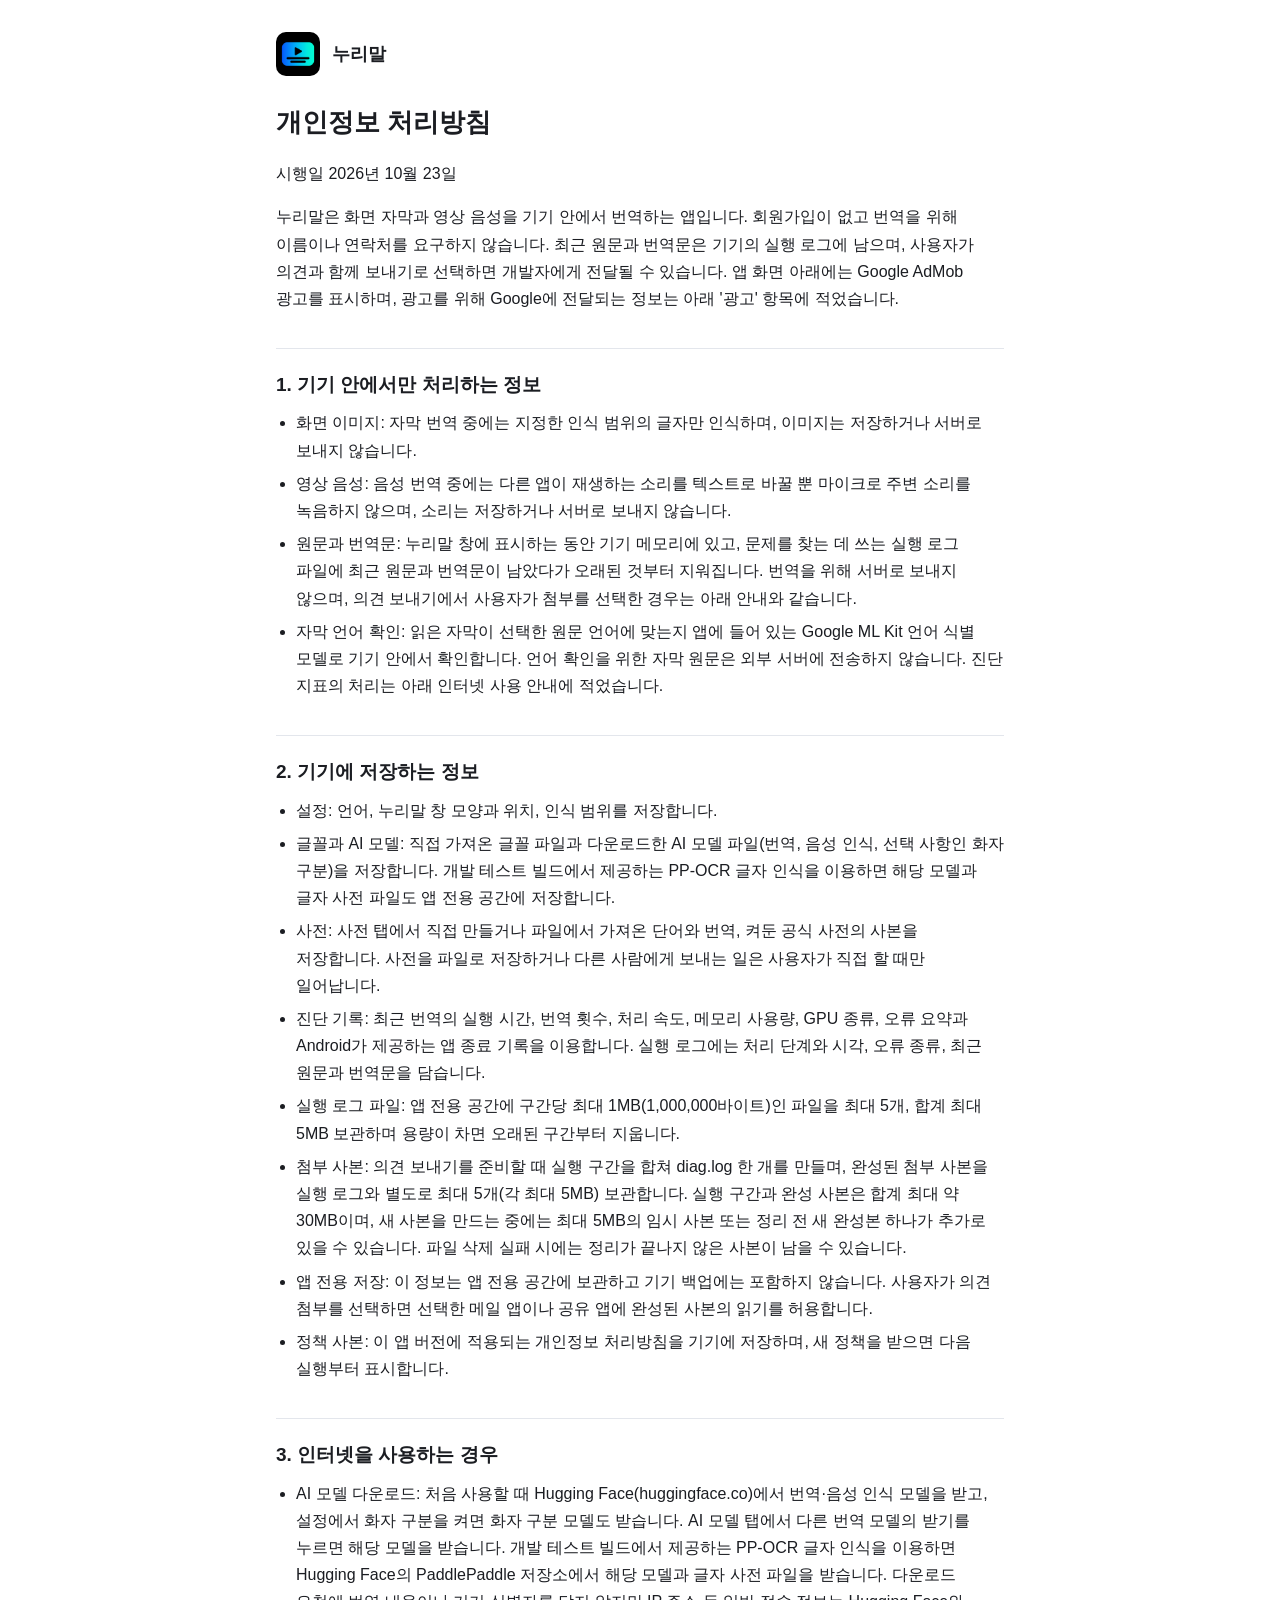
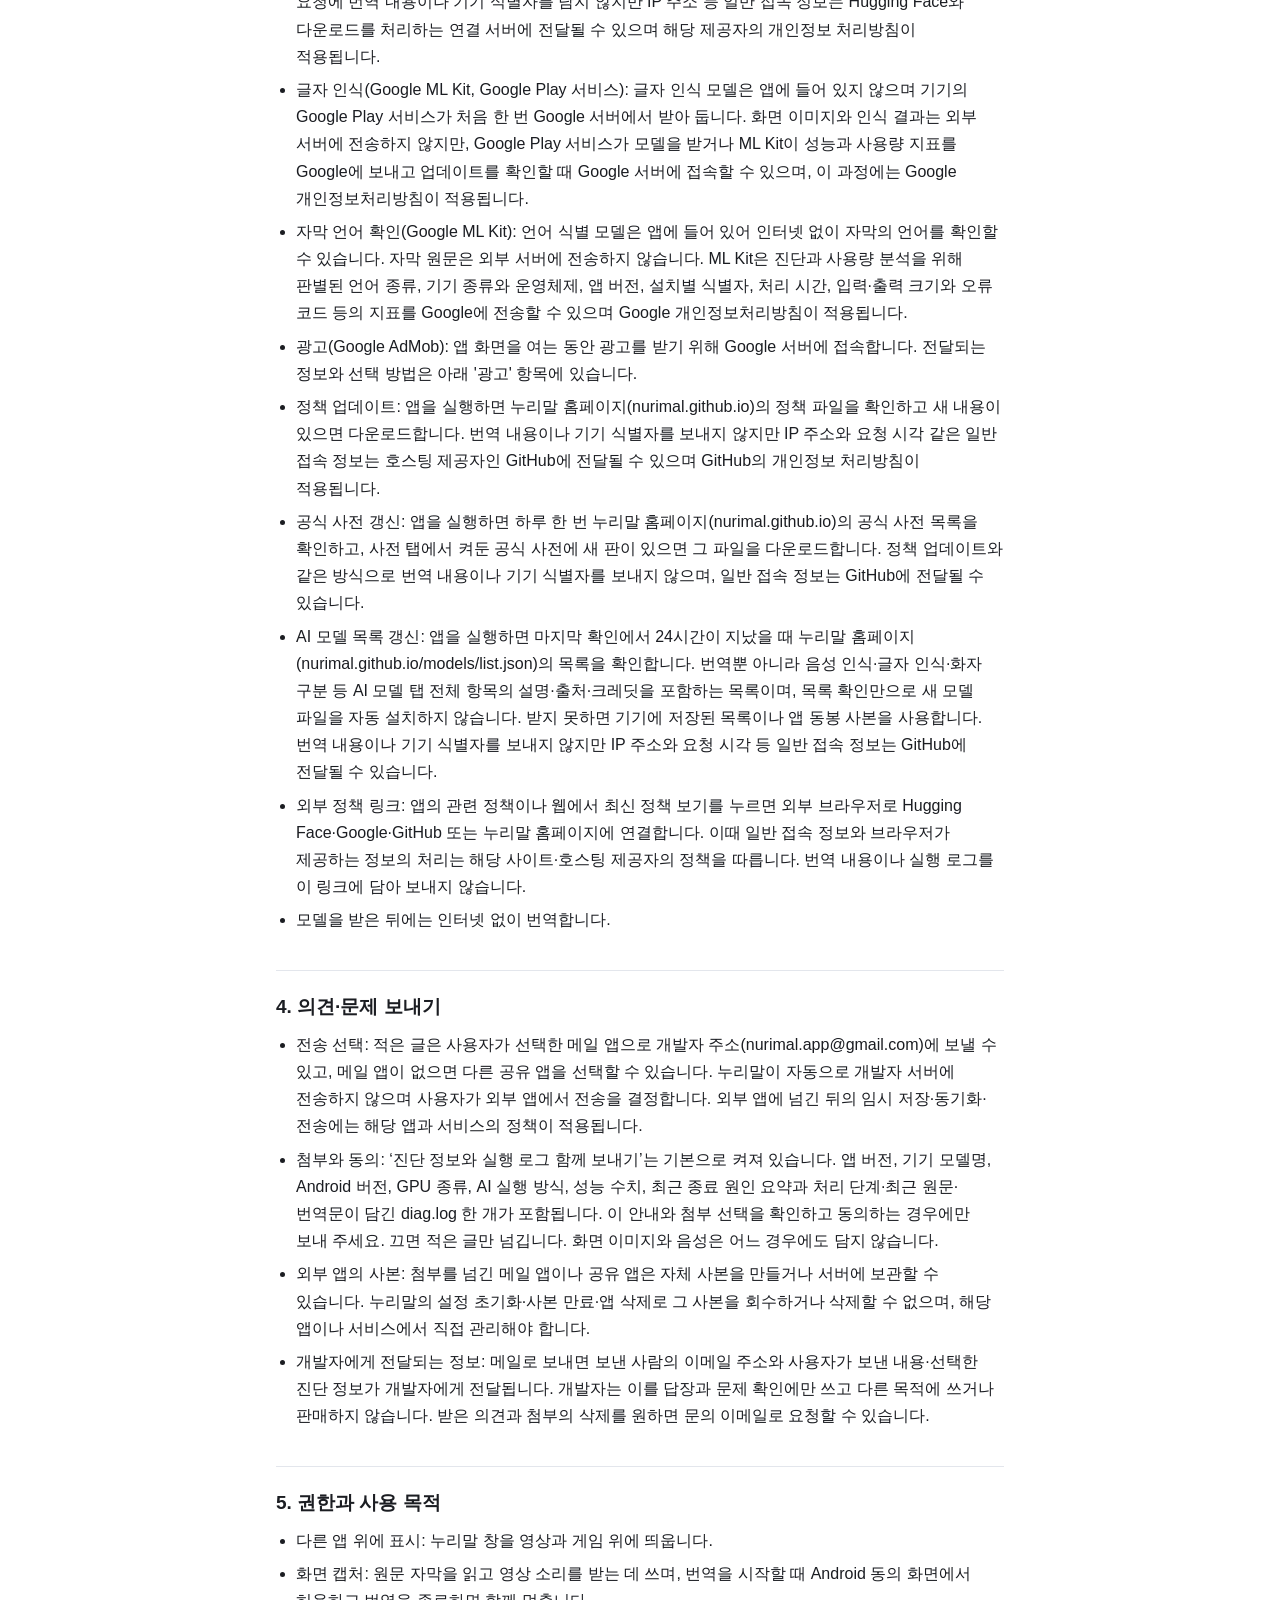
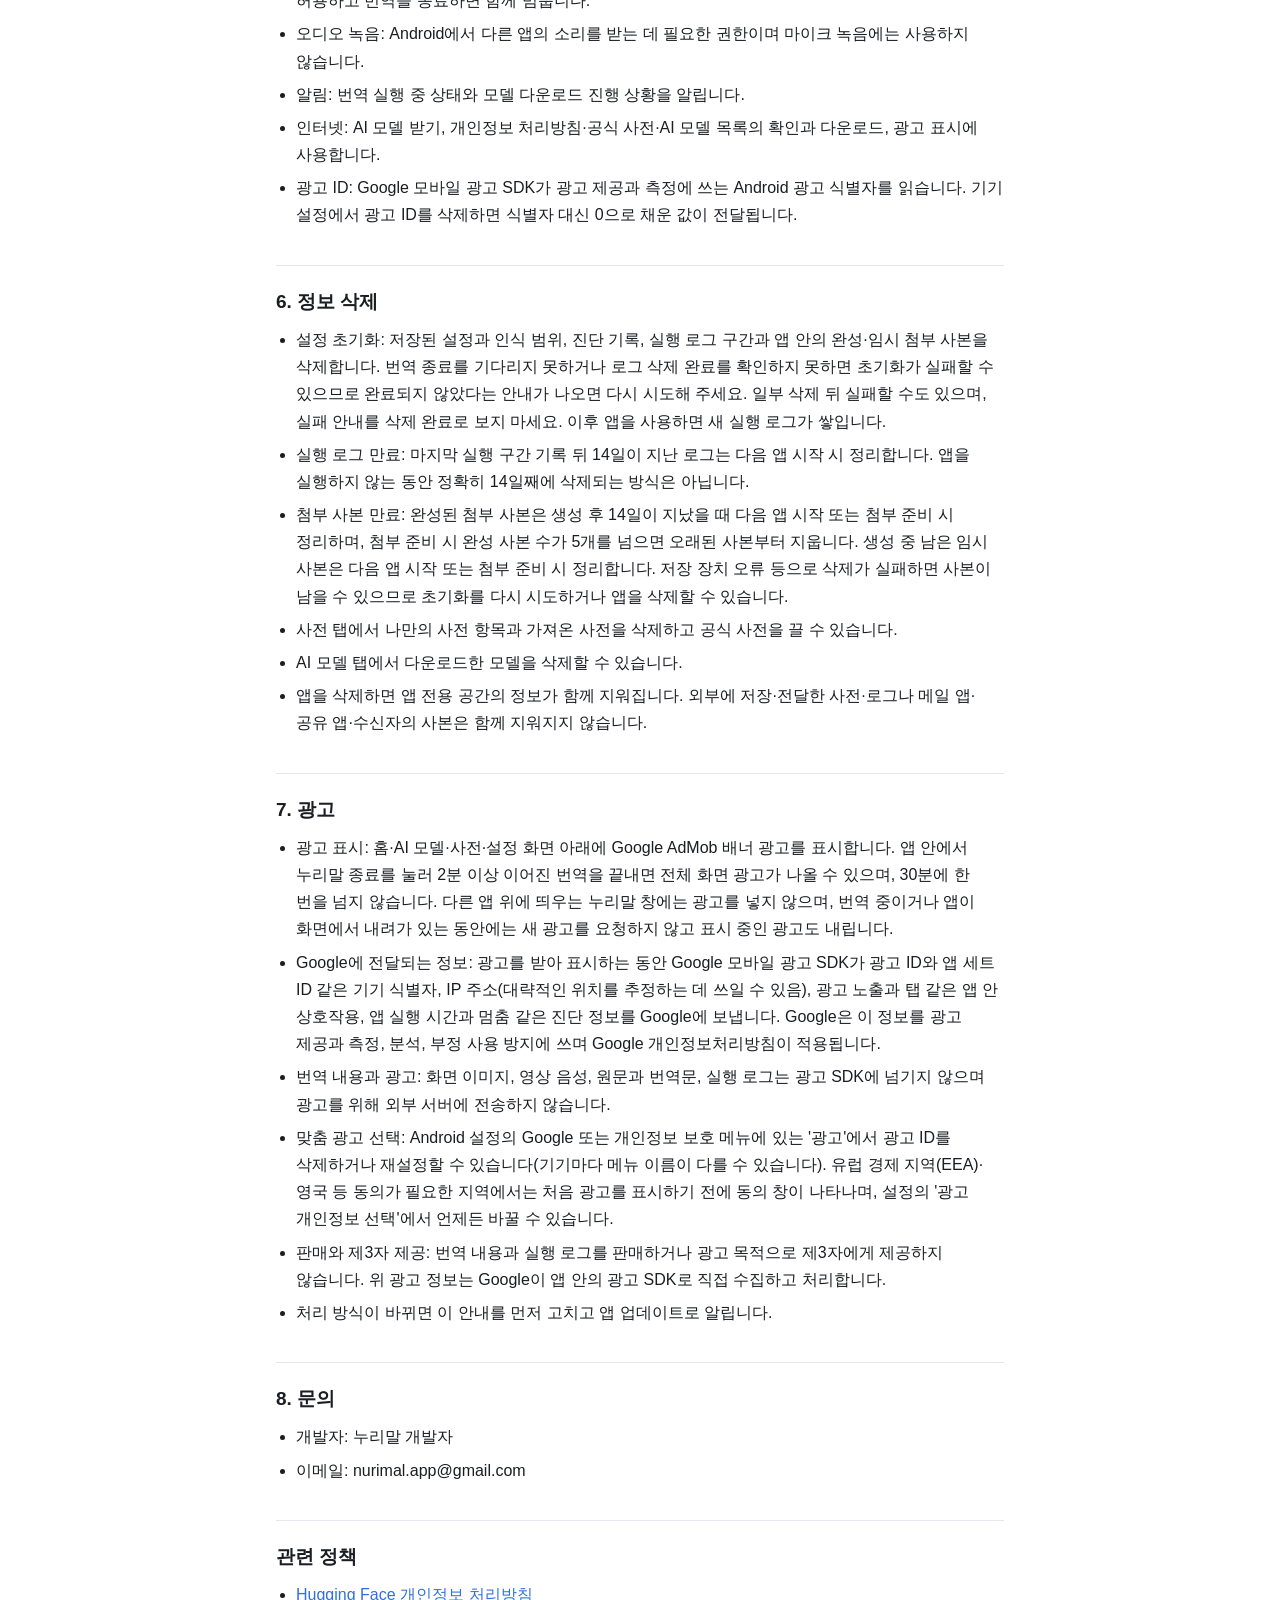
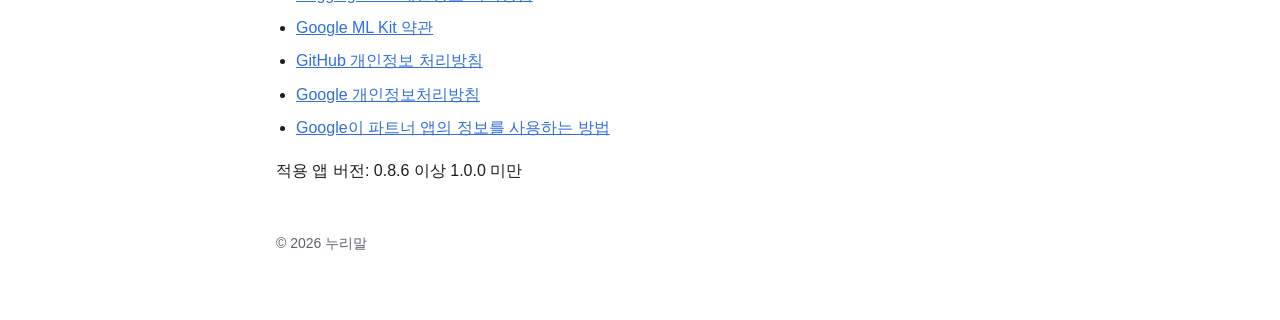
==== commit 46980d76: "광고: 비공개 테스트 0.8.8 처리방침과 FAQ 게시 오너 승인 2026-10-28: 광고판 비공개 테스트 업데이트와 홈페이지 처리방침 수정. 기존 13·14판을 보존하며 광고·" ====
--- a/privacy/index.html
+++ b/privacy/index.html
@@ -40,25 +40,25 @@
 
 <div id="policy-content">
 <h1>개인정보 처리방침</h1>
-<p class="date">시행일 2026년 10월 19일</p>
-<p>누리말은 화면 자막과 영상 음성을 기기 안에서 번역하는 앱입니다. 회원가입이 없고 번역을 위해 이름이나 연락처를 요구하지 않습니다. 최근 원문과 번역문은 기기의 실행 로그에 남으며, 사용자가 의견과 함께 보내기로 선택하면 개발자에게 전달될 수 있습니다.</p>
+<p class="date">시행일 2026년 10월 23일</p>
+<p>누리말은 화면 자막과 영상 음성을 기기 안에서 번역하는 앱입니다. 회원가입이 없고 번역을 위해 이름이나 연락처를 요구하지 않습니다. 최근 원문과 번역문은 기기의 실행 로그에 남으며, 사용자가 의견과 함께 보내기로 선택하면 개발자에게 전달될 수 있습니다. 앱 화면 아래에는 Google AdMob 광고를 표시하며, 광고를 위해 Google에 전달되는 정보는 아래 &#x27;광고&#x27; 항목에 적었습니다.</p>
 <h2>1. 기기 안에서만 처리하는 정보</h2>
-<ul><li>화면 이미지: 자막 번역 중에는 지정한 인식 범위의 글자만 인식하며, 이미지는 저장하거나 서버로 보내지 않습니다.</li><li>영상 음성: 음성 번역 중에는 다른 앱이 재생하는 소리를 텍스트로 바꿀 뿐 마이크로 주변 소리를 녹음하지 않으며, 소리는 저장하거나 서버로 보내지 않습니다.</li><li>원문과 번역문: 누리말 창에 표시하는 동안 기기 메모리에 있고, 문제를 찾는 데 쓰는 실행 로그 파일에 최근 원문과 번역문이 남았다가 오래된 것부터 지워집니다. 번역을 위해 서버로 보내지 않으며, 의견 보내기에서 사용자가 첨부를 선택한 경우는 아래 안내와 같습니다.</li></ul>
+<ul><li>화면 이미지: 자막 번역 중에는 지정한 인식 범위의 글자만 인식하며, 이미지는 저장하거나 서버로 보내지 않습니다.</li><li>영상 음성: 음성 번역 중에는 다른 앱이 재생하는 소리를 텍스트로 바꿀 뿐 마이크로 주변 소리를 녹음하지 않으며, 소리는 저장하거나 서버로 보내지 않습니다.</li><li>원문과 번역문: 누리말 창에 표시하는 동안 기기 메모리에 있고, 문제를 찾는 데 쓰는 실행 로그 파일에 최근 원문과 번역문이 남았다가 오래된 것부터 지워집니다. 번역을 위해 서버로 보내지 않으며, 의견 보내기에서 사용자가 첨부를 선택한 경우는 아래 안내와 같습니다.</li><li>자막 언어 확인: 읽은 자막이 선택한 원문 언어에 맞는지 앱에 들어 있는 Google ML Kit 언어 식별 모델로 기기 안에서 확인합니다. 언어 확인을 위한 자막 원문은 외부 서버에 전송하지 않습니다. 진단 지표의 처리는 아래 인터넷 사용 안내에 적었습니다.</li></ul>
 <h2>2. 기기에 저장하는 정보</h2>
 <ul><li>설정: 언어, 누리말 창 모양과 위치, 인식 범위를 저장합니다.</li><li>글꼴과 AI 모델: 직접 가져온 글꼴 파일과 다운로드한 AI 모델 파일(번역, 음성 인식, 선택 사항인 화자 구분)을 저장합니다. 개발 테스트 빌드에서 제공하는 PP-OCR 글자 인식을 이용하면 해당 모델과 글자 사전 파일도 앱 전용 공간에 저장합니다.</li><li>사전: 사전 탭에서 직접 만들거나 파일에서 가져온 단어와 번역, 켜둔 공식 사전의 사본을 저장합니다. 사전을 파일로 저장하거나 다른 사람에게 보내는 일은 사용자가 직접 할 때만 일어납니다.</li><li>진단 기록: 최근 번역의 실행 시간, 번역 횟수, 처리 속도, 메모리 사용량, GPU 종류, 오류 요약과 Android가 제공하는 앱 종료 기록을 이용합니다. 실행 로그에는 처리 단계와 시각, 오류 종류, 최근 원문과 번역문을 담습니다.</li><li>실행 로그 파일: 앱 전용 공간에 구간당 최대 1MB(1,000,000바이트)인 파일을 최대 5개, 합계 최대 5MB 보관하며 용량이 차면 오래된 구간부터 지웁니다.</li><li>첨부 사본: 의견 보내기를 준비할 때 실행 구간을 합쳐 diag.log 한 개를 만들며, 완성된 첨부 사본을 실행 로그와 별도로 최대 5개(각 최대 5MB) 보관합니다. 실행 구간과 완성 사본은 합계 최대 약 30MB이며, 새 사본을 만드는 중에는 최대 5MB의 임시 사본 또는 정리 전 새 완성본 하나가 추가로 있을 수 있습니다. 파일 삭제 실패 시에는 정리가 끝나지 않은 사본이 남을 수 있습니다.</li><li>앱 전용 저장: 이 정보는 앱 전용 공간에 보관하고 기기 백업에는 포함하지 않습니다. 사용자가 의견 첨부를 선택하면 선택한 메일 앱이나 공유 앱에 완성된 사본의 읽기를 허용합니다.</li><li>정책 사본: 이 앱 버전에 적용되는 개인정보 처리방침을 기기에 저장하며, 새 정책을 받으면 다음 실행부터 표시합니다.</li></ul>
 <h2>3. 인터넷을 사용하는 경우</h2>
-<ul><li>AI 모델 다운로드: 처음 사용할 때 Hugging Face(huggingface.co)에서 번역·음성 인식 모델을 받고, 설정에서 화자 구분을 켜면 화자 구분 모델도 받습니다. AI 모델 탭에서 다른 번역 모델의 받기를 누르면 해당 모델을 받습니다. 개발 테스트 빌드에서 제공하는 PP-OCR 글자 인식을 이용하면 Hugging Face의 PaddlePaddle 저장소에서 해당 모델과 글자 사전 파일을 받습니다. 다운로드 요청에 번역 내용이나 기기 식별자를 담지 않지만 IP 주소 등 일반 접속 정보는 Hugging Face와 다운로드를 처리하는 연결 서버에 전달될 수 있으며 해당 제공자의 개인정보 처리방침이 적용됩니다.</li><li>글자 인식(Google ML Kit, Google Play 서비스): 글자 인식 모델은 앱에 들어 있지 않으며 기기의 Google Play 서비스가 처음 한 번 Google 서버에서 받아 둡니다. 화면 이미지와 인식 결과는 외부 서버에 전송하지 않지만, Google Play 서비스가 모델을 받거나 ML Kit이 성능과 사용량 지표를 Google에 보내고 업데이트를 확인할 때 Google 서버에 접속할 수 있으며, 이 과정에는 Google 개인정보처리방침이 적용됩니다.</li><li>정책 업데이트: 앱을 실행하면 누리말 홈페이지(nurimal.github.io)의 정책 파일을 확인하고 새 내용이 있으면 다운로드합니다. 번역 내용이나 기기 식별자를 보내지 않지만 IP 주소와 요청 시각 같은 일반 접속 정보는 호스팅 제공자인 GitHub에 전달될 수 있으며 GitHub의 개인정보 처리방침이 적용됩니다.</li><li>공식 사전 갱신: 앱을 실행하면 하루 한 번 누리말 홈페이지(nurimal.github.io)의 공식 사전 목록을 확인하고, 사전 탭에서 켜둔 공식 사전에 새 판이 있으면 그 파일을 다운로드합니다. 정책 업데이트와 같은 방식으로 번역 내용이나 기기 식별자를 보내지 않으며, 일반 접속 정보는 GitHub에 전달될 수 있습니다.</li><li>AI 모델 목록 갱신: 앱을 실행하면 마지막 확인에서 24시간이 지났을 때 누리말 홈페이지(nurimal.github.io/models/list.json)의 목록을 확인합니다. 번역뿐 아니라 음성 인식·글자 인식·화자 구분 등 AI 모델 탭 전체 항목의 설명·출처·크레딧을 포함하는 목록이며, 목록 확인만으로 새 모델 파일을 자동 설치하지 않습니다. 받지 못하면 기기에 저장된 목록이나 앱 동봉 사본을 사용합니다. 번역 내용이나 기기 식별자를 보내지 않지만 IP 주소와 요청 시각 등 일반 접속 정보는 GitHub에 전달될 수 있습니다.</li><li>외부 정책 링크: 앱의 관련 정책이나 웹에서 최신 정책 보기를 누르면 외부 브라우저로 Hugging Face·Google·GitHub 또는 누리말 홈페이지에 연결합니다. 이때 일반 접속 정보와 브라우저가 제공하는 정보의 처리는 해당 사이트·호스팅 제공자의 정책을 따릅니다. 번역 내용이나 실행 로그를 이 링크에 담아 보내지 않습니다.</li><li>모델을 받은 뒤에는 인터넷 없이 번역합니다.</li></ul>
+<ul><li>AI 모델 다운로드: 처음 사용할 때 Hugging Face(huggingface.co)에서 번역·음성 인식 모델을 받고, 설정에서 화자 구분을 켜면 화자 구분 모델도 받습니다. AI 모델 탭에서 다른 번역 모델의 받기를 누르면 해당 모델을 받습니다. 개발 테스트 빌드에서 제공하는 PP-OCR 글자 인식을 이용하면 Hugging Face의 PaddlePaddle 저장소에서 해당 모델과 글자 사전 파일을 받습니다. 다운로드 요청에 번역 내용이나 기기 식별자를 담지 않지만 IP 주소 등 일반 접속 정보는 Hugging Face와 다운로드를 처리하는 연결 서버에 전달될 수 있으며 해당 제공자의 개인정보 처리방침이 적용됩니다.</li><li>글자 인식(Google ML Kit, Google Play 서비스): 글자 인식 모델은 앱에 들어 있지 않으며 기기의 Google Play 서비스가 처음 한 번 Google 서버에서 받아 둡니다. 화면 이미지와 인식 결과는 외부 서버에 전송하지 않지만, Google Play 서비스가 모델을 받거나 ML Kit이 성능과 사용량 지표를 Google에 보내고 업데이트를 확인할 때 Google 서버에 접속할 수 있으며, 이 과정에는 Google 개인정보처리방침이 적용됩니다.</li><li>자막 언어 확인(Google ML Kit): 언어 식별 모델은 앱에 들어 있어 인터넷 없이 자막의 언어를 확인할 수 있습니다. 자막 원문은 외부 서버에 전송하지 않습니다. ML Kit은 진단과 사용량 분석을 위해 판별된 언어 종류, 기기 종류와 운영체제, 앱 버전, 설치별 식별자, 처리 시간, 입력·출력 크기와 오류 코드 등의 지표를 Google에 전송할 수 있으며 Google 개인정보처리방침이 적용됩니다.</li><li>광고(Google AdMob): 앱 화면을 여는 동안 광고를 받기 위해 Google 서버에 접속합니다. 전달되는 정보와 선택 방법은 아래 &#x27;광고&#x27; 항목에 있습니다.</li><li>정책 업데이트: 앱을 실행하면 누리말 홈페이지(nurimal.github.io)의 정책 파일을 확인하고 새 내용이 있으면 다운로드합니다. 번역 내용이나 기기 식별자를 보내지 않지만 IP 주소와 요청 시각 같은 일반 접속 정보는 호스팅 제공자인 GitHub에 전달될 수 있으며 GitHub의 개인정보 처리방침이 적용됩니다.</li><li>공식 사전 갱신: 앱을 실행하면 하루 한 번 누리말 홈페이지(nurimal.github.io)의 공식 사전 목록을 확인하고, 사전 탭에서 켜둔 공식 사전에 새 판이 있으면 그 파일을 다운로드합니다. 정책 업데이트와 같은 방식으로 번역 내용이나 기기 식별자를 보내지 않으며, 일반 접속 정보는 GitHub에 전달될 수 있습니다.</li><li>AI 모델 목록 갱신: 앱을 실행하면 마지막 확인에서 24시간이 지났을 때 누리말 홈페이지(nurimal.github.io/models/list.json)의 목록을 확인합니다. 번역뿐 아니라 음성 인식·글자 인식·화자 구분 등 AI 모델 탭 전체 항목의 설명·출처·크레딧을 포함하는 목록이며, 목록 확인만으로 새 모델 파일을 자동 설치하지 않습니다. 받지 못하면 기기에 저장된 목록이나 앱 동봉 사본을 사용합니다. 번역 내용이나 기기 식별자를 보내지 않지만 IP 주소와 요청 시각 등 일반 접속 정보는 GitHub에 전달될 수 있습니다.</li><li>외부 정책 링크: 앱의 관련 정책이나 웹에서 최신 정책 보기를 누르면 외부 브라우저로 Hugging Face·Google·GitHub 또는 누리말 홈페이지에 연결합니다. 이때 일반 접속 정보와 브라우저가 제공하는 정보의 처리는 해당 사이트·호스팅 제공자의 정책을 따릅니다. 번역 내용이나 실행 로그를 이 링크에 담아 보내지 않습니다.</li><li>모델을 받은 뒤에는 인터넷 없이 번역합니다.</li></ul>
 <h2>4. 의견·문제 보내기</h2>
 <ul><li>전송 선택: 적은 글은 사용자가 선택한 메일 앱으로 개발자 주소(nurimal.app@gmail.com)에 보낼 수 있고, 메일 앱이 없으면 다른 공유 앱을 선택할 수 있습니다. 누리말이 자동으로 개발자 서버에 전송하지 않으며 사용자가 외부 앱에서 전송을 결정합니다. 외부 앱에 넘긴 뒤의 임시 저장·동기화·전송에는 해당 앱과 서비스의 정책이 적용됩니다.</li><li>첨부와 동의: ‘진단 정보와 실행 로그 함께 보내기’는 기본으로 켜져 있습니다. 앱 버전, 기기 모델명, Android 버전, GPU 종류, AI 실행 방식, 성능 수치, 최근 종료 원인 요약과 처리 단계·최근 원문·번역문이 담긴 diag.log 한 개가 포함됩니다. 이 안내와 첨부 선택을 확인하고 동의하는 경우에만 보내 주세요. 끄면 적은 글만 넘깁니다. 화면 이미지와 음성은 어느 경우에도 담지 않습니다.</li><li>외부 앱의 사본: 첨부를 넘긴 메일 앱이나 공유 앱은 자체 사본을 만들거나 서버에 보관할 수 있습니다. 누리말의 설정 초기화·사본 만료·앱 삭제로 그 사본을 회수하거나 삭제할 수 없으며, 해당 앱이나 서비스에서 직접 관리해야 합니다.</li><li>개발자에게 전달되는 정보: 메일로 보내면 보낸 사람의 이메일 주소와 사용자가 보낸 내용·선택한 진단 정보가 개발자에게 전달됩니다. 개발자는 이를 답장과 문제 확인에만 쓰고 다른 목적에 쓰거나 판매하지 않습니다. 받은 의견과 첨부의 삭제를 원하면 문의 이메일로 요청할 수 있습니다.</li></ul>
 <h2>5. 권한과 사용 목적</h2>
-<ul><li>다른 앱 위에 표시: 누리말 창을 영상과 게임 위에 띄웁니다.</li><li>화면 캡처: 원문 자막을 읽고 영상 소리를 받는 데 쓰며, 번역을 시작할 때 Android 동의 화면에서 허용하고 번역을 종료하면 함께 멈춥니다.</li><li>오디오 녹음: Android에서 다른 앱의 소리를 받는 데 필요한 권한이며 마이크 녹음에는 사용하지 않습니다.</li><li>알림: 번역 실행 중 상태와 모델 다운로드 진행 상황을 알립니다.</li><li>인터넷: AI 모델 받기, 개인정보 처리방침·공식 사전·AI 모델 목록의 확인과 다운로드에 사용합니다.</li></ul>
+<ul><li>다른 앱 위에 표시: 누리말 창을 영상과 게임 위에 띄웁니다.</li><li>화면 캡처: 원문 자막을 읽고 영상 소리를 받는 데 쓰며, 번역을 시작할 때 Android 동의 화면에서 허용하고 번역을 종료하면 함께 멈춥니다.</li><li>오디오 녹음: Android에서 다른 앱의 소리를 받는 데 필요한 권한이며 마이크 녹음에는 사용하지 않습니다.</li><li>알림: 번역 실행 중 상태와 모델 다운로드 진행 상황을 알립니다.</li><li>인터넷: AI 모델 받기, 개인정보 처리방침·공식 사전·AI 모델 목록의 확인과 다운로드, 광고 표시에 사용합니다.</li><li>광고 ID: Google 모바일 광고 SDK가 광고 제공과 측정에 쓰는 Android 광고 식별자를 읽습니다. 기기 설정에서 광고 ID를 삭제하면 식별자 대신 0으로 채운 값이 전달됩니다.</li></ul>
 <h2>6. 정보 삭제</h2>
 <ul><li>설정 초기화: 저장된 설정과 인식 범위, 진단 기록, 실행 로그 구간과 앱 안의 완성·임시 첨부 사본을 삭제합니다. 번역 종료를 기다리지 못하거나 로그 삭제 완료를 확인하지 못하면 초기화가 실패할 수 있으므로 완료되지 않았다는 안내가 나오면 다시 시도해 주세요. 일부 삭제 뒤 실패할 수도 있으며, 실패 안내를 삭제 완료로 보지 마세요. 이후 앱을 사용하면 새 실행 로그가 쌓입니다.</li><li>실행 로그 만료: 마지막 실행 구간 기록 뒤 14일이 지난 로그는 다음 앱 시작 시 정리합니다. 앱을 실행하지 않는 동안 정확히 14일째에 삭제되는 방식은 아닙니다.</li><li>첨부 사본 만료: 완성된 첨부 사본은 생성 후 14일이 지났을 때 다음 앱 시작 또는 첨부 준비 시 정리하며, 첨부 준비 시 완성 사본 수가 5개를 넘으면 오래된 사본부터 지웁니다. 생성 중 남은 임시 사본은 다음 앱 시작 또는 첨부 준비 시 정리합니다. 저장 장치 오류 등으로 삭제가 실패하면 사본이 남을 수 있으므로 초기화를 다시 시도하거나 앱을 삭제할 수 있습니다.</li><li>사전 탭에서 나만의 사전 항목과 가져온 사전을 삭제하고 공식 사전을 끌 수 있습니다.</li><li>AI 모델 탭에서 다운로드한 모델을 삭제할 수 있습니다.</li><li>앱을 삭제하면 앱 전용 공간의 정보가 함께 지워집니다. 외부에 저장·전달한 사전·로그나 메일 앱·공유 앱·수신자의 사본은 함께 지워지지 않습니다.</li></ul>
-<h2>7. 광고와 제3자 제공</h2>
-<ul><li>현재 버전은 광고를 표시하지 않고, 번역 내용과 실행 로그를 자동으로 외부에 보내거나 판매하지 않습니다. 사용자가 선택한 의견 공유와 모델·목록·정책 등을 받기 위한 외부 연결은 위 안내에 따릅니다.</li><li>광고 도입 등 처리 방식이 바뀌면 이 안내를 먼저 고치고 앱 업데이트로 알립니다.</li></ul>
+<h2>7. 광고</h2>
+<ul><li>광고 표시: 홈·AI 모델·사전·설정 화면 아래에 Google AdMob 배너 광고를 표시합니다. 앱 안에서 누리말 종료를 눌러 2분 이상 이어진 번역을 끝내면 전체 화면 광고가 나올 수 있으며, 30분에 한 번을 넘지 않습니다. 다른 앱 위에 띄우는 누리말 창에는 광고를 넣지 않으며, 번역 중이거나 앱이 화면에서 내려가 있는 동안에는 새 광고를 요청하지 않고 표시 중인 광고도 내립니다.</li><li>Google에 전달되는 정보: 광고를 받아 표시하는 동안 Google 모바일 광고 SDK가 광고 ID와 앱 세트 ID 같은 기기 식별자, IP 주소(대략적인 위치를 추정하는 데 쓰일 수 있음), 광고 노출과 탭 같은 앱 안 상호작용, 앱 실행 시간과 멈춤 같은 진단 정보를 Google에 보냅니다. Google은 이 정보를 광고 제공과 측정, 분석, 부정 사용 방지에 쓰며 Google 개인정보처리방침이 적용됩니다.</li><li>번역 내용과 광고: 화면 이미지, 영상 음성, 원문과 번역문, 실행 로그는 광고 SDK에 넘기지 않으며 광고를 위해 외부 서버에 전송하지 않습니다.</li><li>맞춤 광고 선택: Android 설정의 Google 또는 개인정보 보호 메뉴에 있는 &#x27;광고&#x27;에서 광고 ID를 삭제하거나 재설정할 수 있습니다(기기마다 메뉴 이름이 다를 수 있습니다). 유럽 경제 지역(EEA)·영국 등 동의가 필요한 지역에서는 처음 광고를 표시하기 전에 동의 창이 나타나며, 설정의 &#x27;광고 개인정보 선택&#x27;에서 언제든 바꿀 수 있습니다.</li><li>판매와 제3자 제공: 번역 내용과 실행 로그를 판매하거나 광고 목적으로 제3자에게 제공하지 않습니다. 위 광고 정보는 Google이 앱 안의 광고 SDK로 직접 수집하고 처리합니다.</li><li>처리 방식이 바뀌면 이 안내를 먼저 고치고 앱 업데이트로 알립니다.</li></ul>
 <h2>8. 문의</h2>
 <ul><li>개발자: 누리말 개발자</li><li>이메일: nurimal.app@gmail.com</li></ul>
-<h2>관련 정책</h2><ul><li><a href="https://huggingface.co/privacy">Hugging Face 개인정보 처리방침</a></li><li><a href="https://developers.google.com/ml-kit/terms">Google ML Kit 약관</a></li><li><a href="https://docs.github.com/en/site-policy/privacy-policies/github-general-privacy-statement">GitHub 개인정보 처리방침</a></li></ul>
+<h2>관련 정책</h2><ul><li><a href="https://huggingface.co/privacy">Hugging Face 개인정보 처리방침</a></li><li><a href="https://developers.google.com/ml-kit/terms">Google ML Kit 약관</a></li><li><a href="https://docs.github.com/en/site-policy/privacy-policies/github-general-privacy-statement">GitHub 개인정보 처리방침</a></li><li><a href="https://policies.google.com/privacy">Google 개인정보처리방침</a></li><li><a href="https://policies.google.com/technologies/partner-sites">Google이 파트너 앱의 정보를 사용하는 방법</a></li></ul>
 </div>
 <p id="policy-version-note"></p><label hidden>정책 버전 <select id="policy-select" aria-label="정책 버전"></select></label>
 <footer>© 2026 누리말</footer>
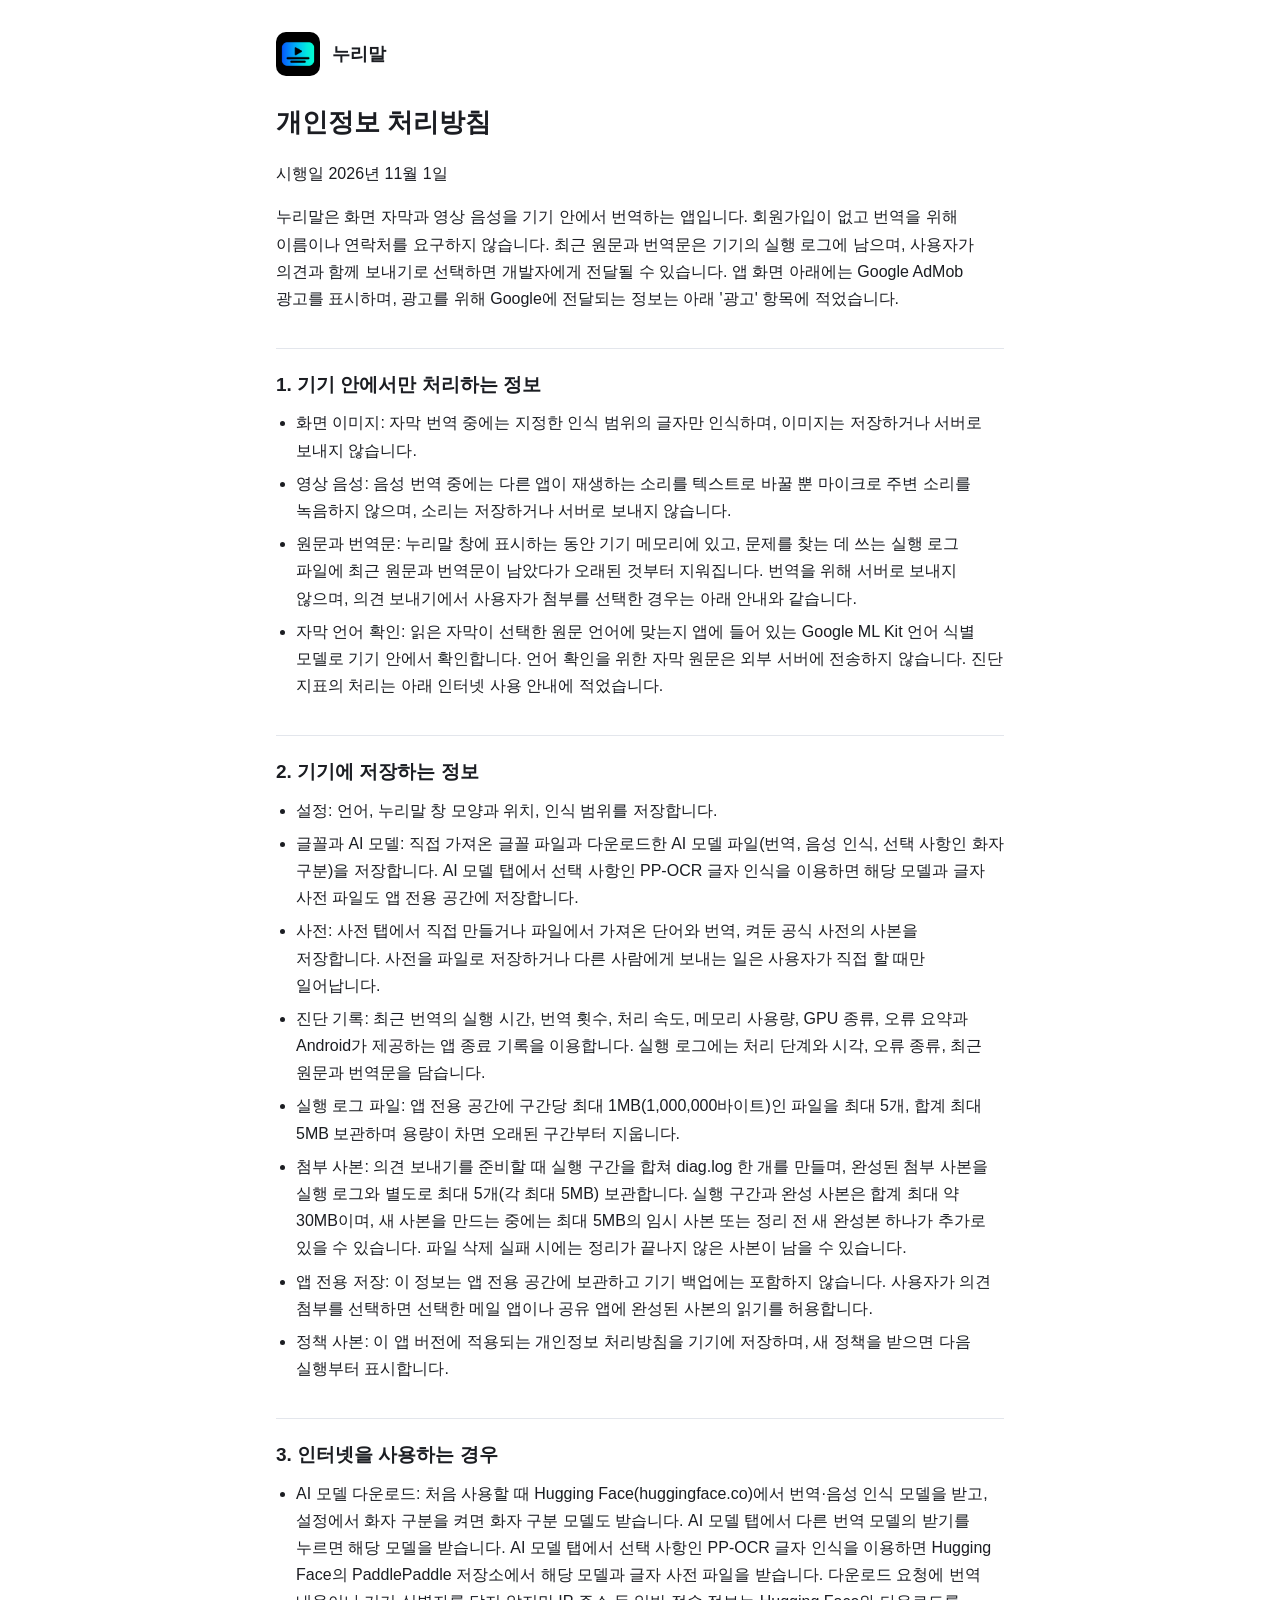
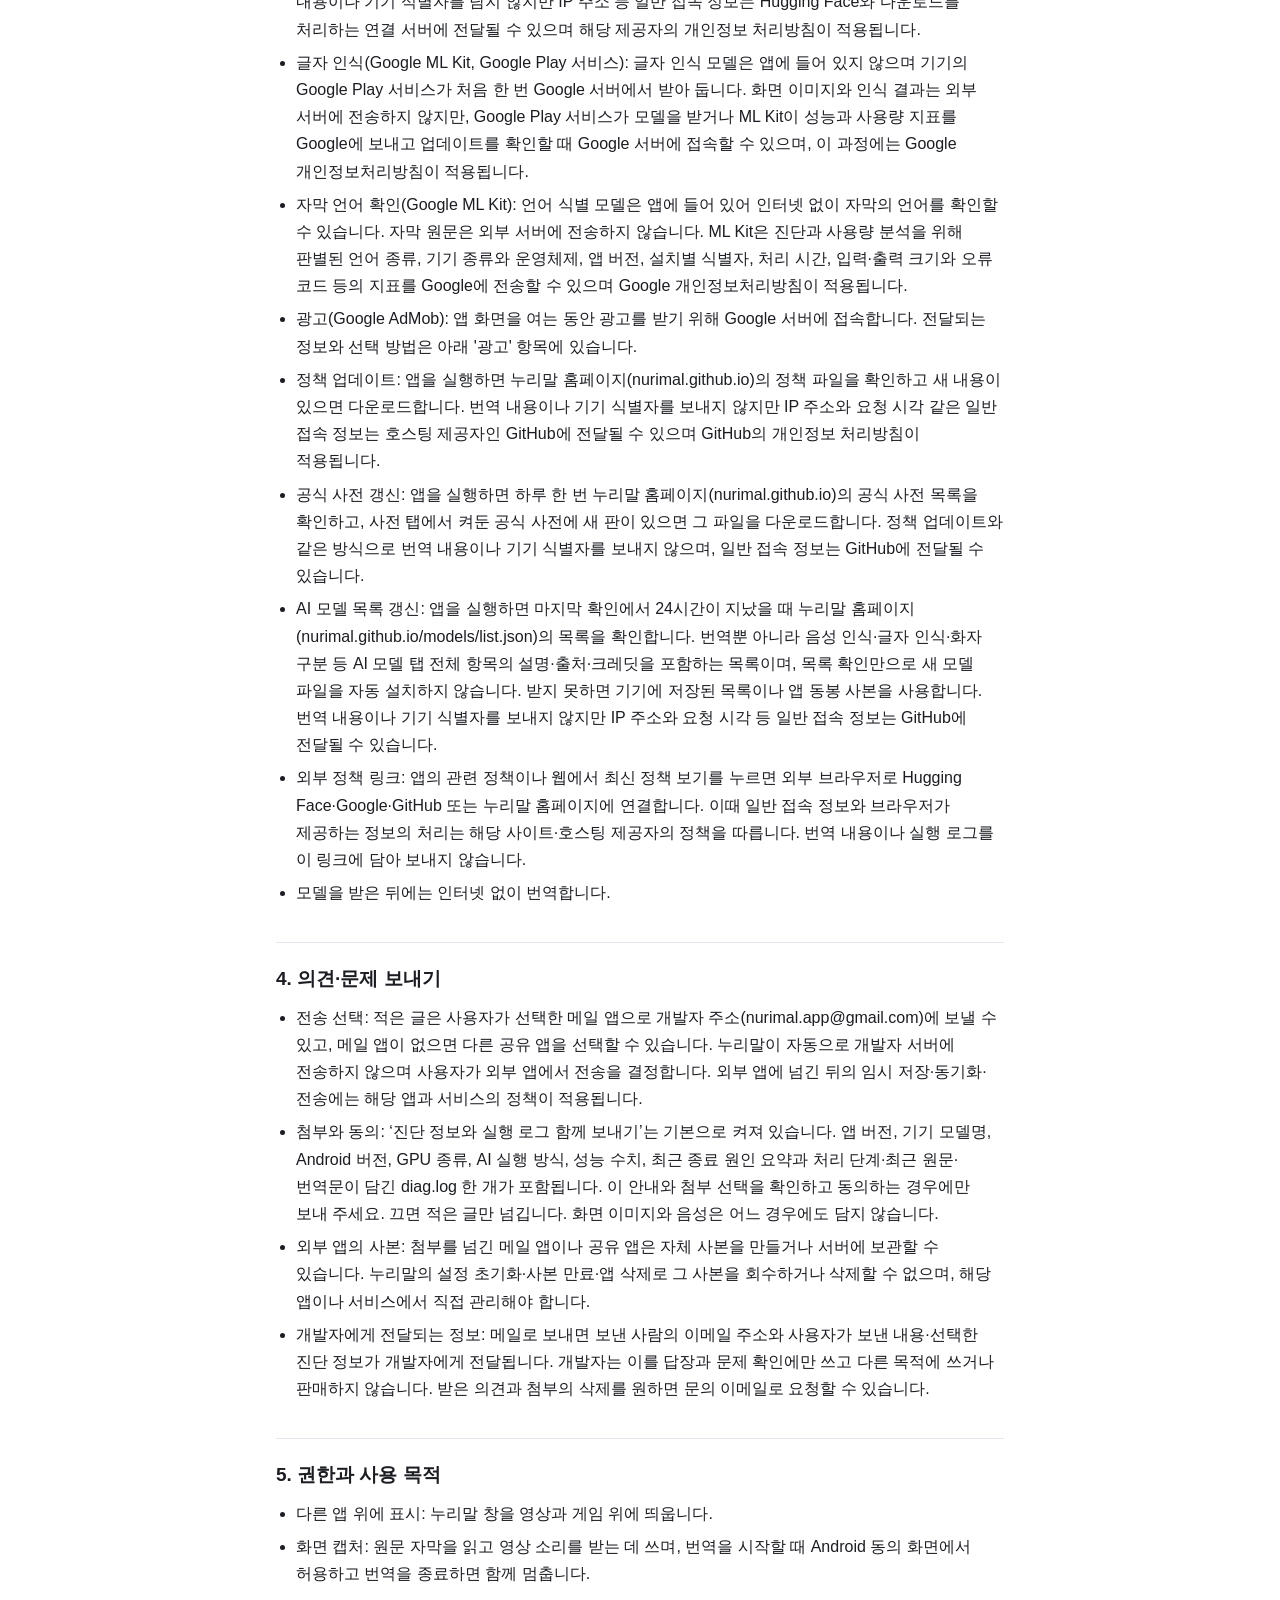
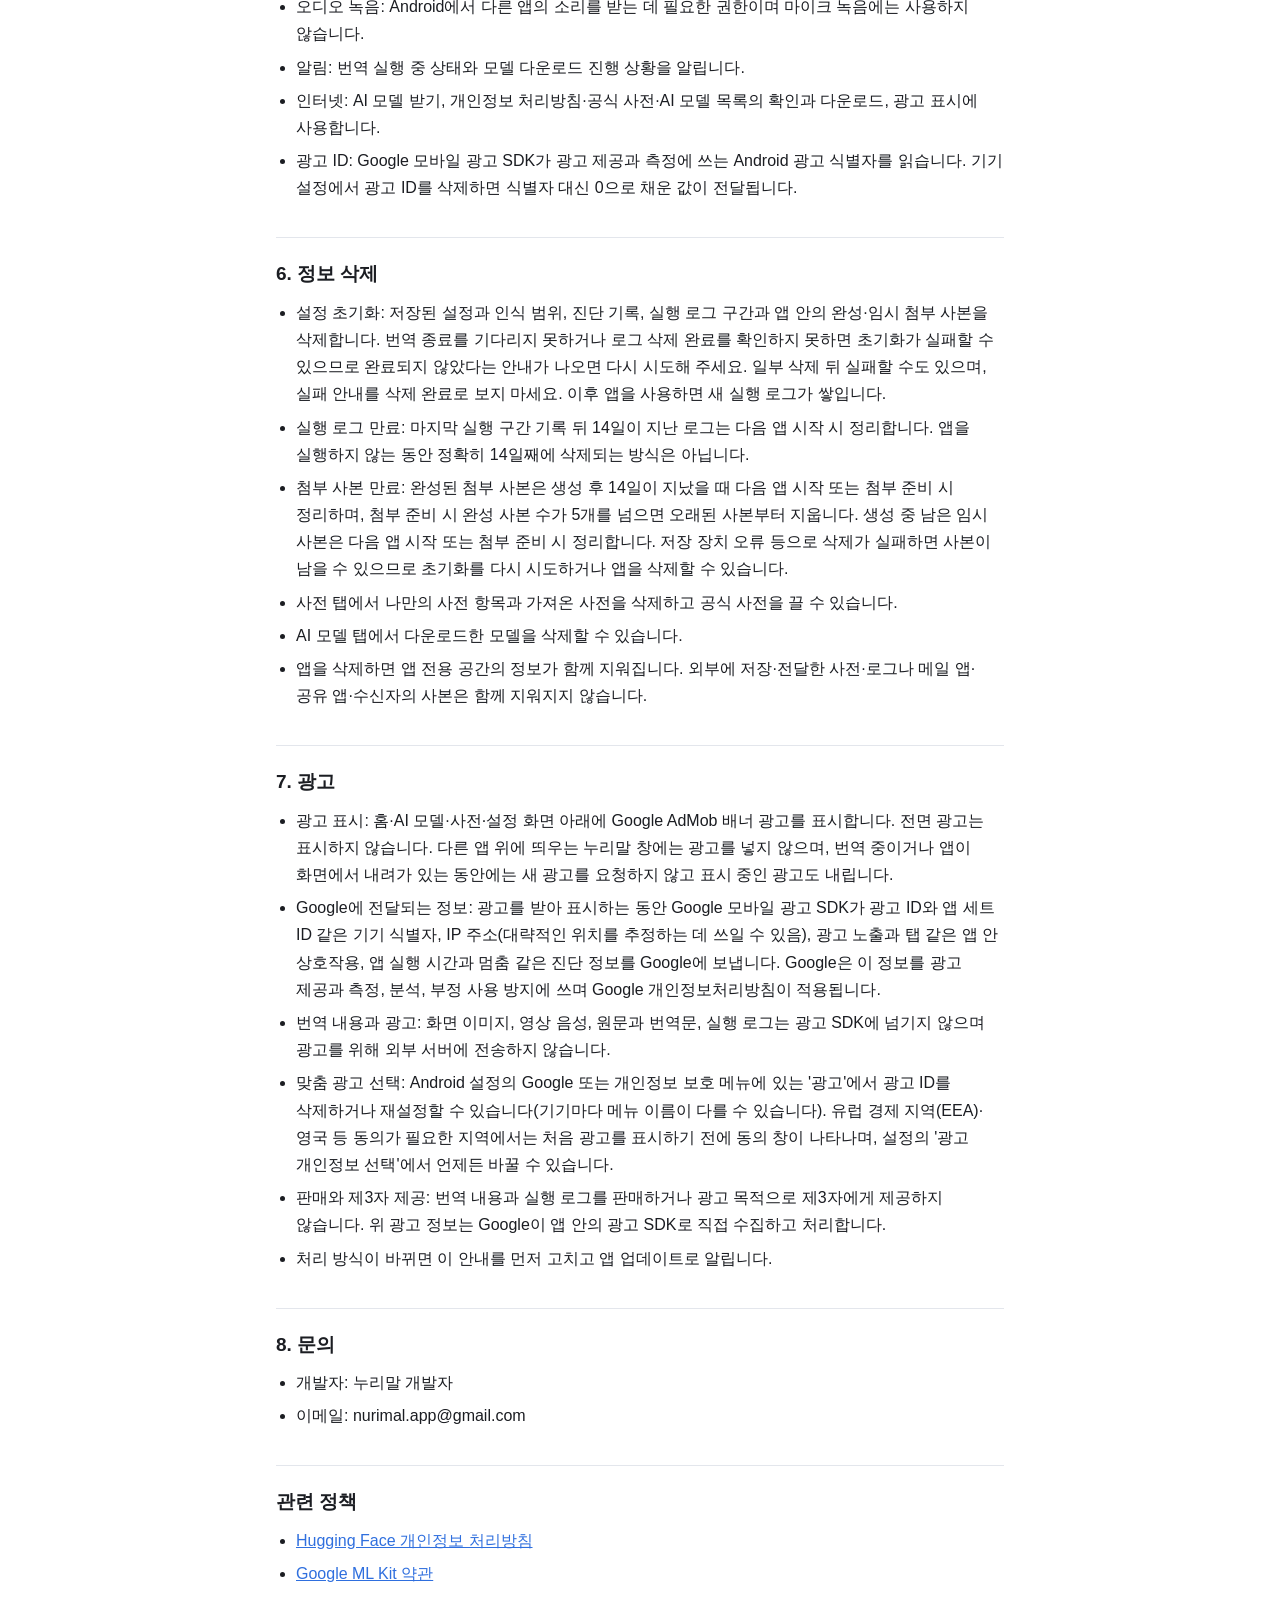
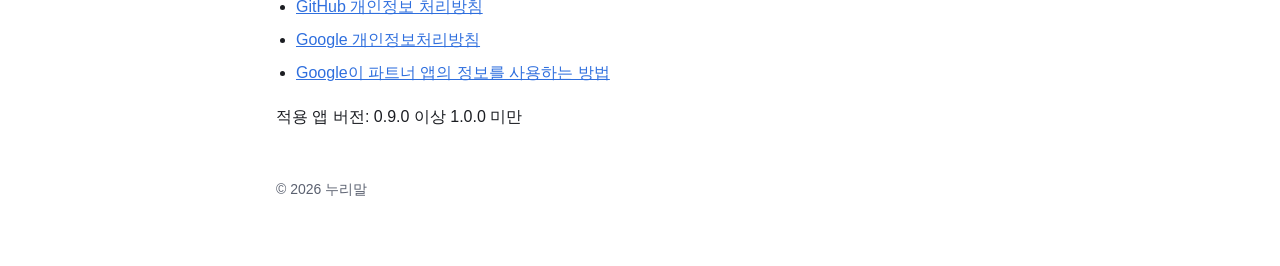
==== commit 2440f0a4: "0.9 적용 처리방침 사본 추가" ====
--- a/privacy/index.html
+++ b/privacy/index.html
@@ -40,14 +40,14 @@
 
 <div id="policy-content">
 <h1>개인정보 처리방침</h1>
-<p class="date">시행일 2026년 10월 23일</p>
+<p class="date">시행일 2026년 11월 1일</p>
 <p>누리말은 화면 자막과 영상 음성을 기기 안에서 번역하는 앱입니다. 회원가입이 없고 번역을 위해 이름이나 연락처를 요구하지 않습니다. 최근 원문과 번역문은 기기의 실행 로그에 남으며, 사용자가 의견과 함께 보내기로 선택하면 개발자에게 전달될 수 있습니다. 앱 화면 아래에는 Google AdMob 광고를 표시하며, 광고를 위해 Google에 전달되는 정보는 아래 &#x27;광고&#x27; 항목에 적었습니다.</p>
 <h2>1. 기기 안에서만 처리하는 정보</h2>
 <ul><li>화면 이미지: 자막 번역 중에는 지정한 인식 범위의 글자만 인식하며, 이미지는 저장하거나 서버로 보내지 않습니다.</li><li>영상 음성: 음성 번역 중에는 다른 앱이 재생하는 소리를 텍스트로 바꿀 뿐 마이크로 주변 소리를 녹음하지 않으며, 소리는 저장하거나 서버로 보내지 않습니다.</li><li>원문과 번역문: 누리말 창에 표시하는 동안 기기 메모리에 있고, 문제를 찾는 데 쓰는 실행 로그 파일에 최근 원문과 번역문이 남았다가 오래된 것부터 지워집니다. 번역을 위해 서버로 보내지 않으며, 의견 보내기에서 사용자가 첨부를 선택한 경우는 아래 안내와 같습니다.</li><li>자막 언어 확인: 읽은 자막이 선택한 원문 언어에 맞는지 앱에 들어 있는 Google ML Kit 언어 식별 모델로 기기 안에서 확인합니다. 언어 확인을 위한 자막 원문은 외부 서버에 전송하지 않습니다. 진단 지표의 처리는 아래 인터넷 사용 안내에 적었습니다.</li></ul>
 <h2>2. 기기에 저장하는 정보</h2>
-<ul><li>설정: 언어, 누리말 창 모양과 위치, 인식 범위를 저장합니다.</li><li>글꼴과 AI 모델: 직접 가져온 글꼴 파일과 다운로드한 AI 모델 파일(번역, 음성 인식, 선택 사항인 화자 구분)을 저장합니다. 개발 테스트 빌드에서 제공하는 PP-OCR 글자 인식을 이용하면 해당 모델과 글자 사전 파일도 앱 전용 공간에 저장합니다.</li><li>사전: 사전 탭에서 직접 만들거나 파일에서 가져온 단어와 번역, 켜둔 공식 사전의 사본을 저장합니다. 사전을 파일로 저장하거나 다른 사람에게 보내는 일은 사용자가 직접 할 때만 일어납니다.</li><li>진단 기록: 최근 번역의 실행 시간, 번역 횟수, 처리 속도, 메모리 사용량, GPU 종류, 오류 요약과 Android가 제공하는 앱 종료 기록을 이용합니다. 실행 로그에는 처리 단계와 시각, 오류 종류, 최근 원문과 번역문을 담습니다.</li><li>실행 로그 파일: 앱 전용 공간에 구간당 최대 1MB(1,000,000바이트)인 파일을 최대 5개, 합계 최대 5MB 보관하며 용량이 차면 오래된 구간부터 지웁니다.</li><li>첨부 사본: 의견 보내기를 준비할 때 실행 구간을 합쳐 diag.log 한 개를 만들며, 완성된 첨부 사본을 실행 로그와 별도로 최대 5개(각 최대 5MB) 보관합니다. 실행 구간과 완성 사본은 합계 최대 약 30MB이며, 새 사본을 만드는 중에는 최대 5MB의 임시 사본 또는 정리 전 새 완성본 하나가 추가로 있을 수 있습니다. 파일 삭제 실패 시에는 정리가 끝나지 않은 사본이 남을 수 있습니다.</li><li>앱 전용 저장: 이 정보는 앱 전용 공간에 보관하고 기기 백업에는 포함하지 않습니다. 사용자가 의견 첨부를 선택하면 선택한 메일 앱이나 공유 앱에 완성된 사본의 읽기를 허용합니다.</li><li>정책 사본: 이 앱 버전에 적용되는 개인정보 처리방침을 기기에 저장하며, 새 정책을 받으면 다음 실행부터 표시합니다.</li></ul>
+<ul><li>설정: 언어, 누리말 창 모양과 위치, 인식 범위를 저장합니다.</li><li>글꼴과 AI 모델: 직접 가져온 글꼴 파일과 다운로드한 AI 모델 파일(번역, 음성 인식, 선택 사항인 화자 구분)을 저장합니다. AI 모델 탭에서 선택 사항인 PP-OCR 글자 인식을 이용하면 해당 모델과 글자 사전 파일도 앱 전용 공간에 저장합니다.</li><li>사전: 사전 탭에서 직접 만들거나 파일에서 가져온 단어와 번역, 켜둔 공식 사전의 사본을 저장합니다. 사전을 파일로 저장하거나 다른 사람에게 보내는 일은 사용자가 직접 할 때만 일어납니다.</li><li>진단 기록: 최근 번역의 실행 시간, 번역 횟수, 처리 속도, 메모리 사용량, GPU 종류, 오류 요약과 Android가 제공하는 앱 종료 기록을 이용합니다. 실행 로그에는 처리 단계와 시각, 오류 종류, 최근 원문과 번역문을 담습니다.</li><li>실행 로그 파일: 앱 전용 공간에 구간당 최대 1MB(1,000,000바이트)인 파일을 최대 5개, 합계 최대 5MB 보관하며 용량이 차면 오래된 구간부터 지웁니다.</li><li>첨부 사본: 의견 보내기를 준비할 때 실행 구간을 합쳐 diag.log 한 개를 만들며, 완성된 첨부 사본을 실행 로그와 별도로 최대 5개(각 최대 5MB) 보관합니다. 실행 구간과 완성 사본은 합계 최대 약 30MB이며, 새 사본을 만드는 중에는 최대 5MB의 임시 사본 또는 정리 전 새 완성본 하나가 추가로 있을 수 있습니다. 파일 삭제 실패 시에는 정리가 끝나지 않은 사본이 남을 수 있습니다.</li><li>앱 전용 저장: 이 정보는 앱 전용 공간에 보관하고 기기 백업에는 포함하지 않습니다. 사용자가 의견 첨부를 선택하면 선택한 메일 앱이나 공유 앱에 완성된 사본의 읽기를 허용합니다.</li><li>정책 사본: 이 앱 버전에 적용되는 개인정보 처리방침을 기기에 저장하며, 새 정책을 받으면 다음 실행부터 표시합니다.</li></ul>
 <h2>3. 인터넷을 사용하는 경우</h2>
-<ul><li>AI 모델 다운로드: 처음 사용할 때 Hugging Face(huggingface.co)에서 번역·음성 인식 모델을 받고, 설정에서 화자 구분을 켜면 화자 구분 모델도 받습니다. AI 모델 탭에서 다른 번역 모델의 받기를 누르면 해당 모델을 받습니다. 개발 테스트 빌드에서 제공하는 PP-OCR 글자 인식을 이용하면 Hugging Face의 PaddlePaddle 저장소에서 해당 모델과 글자 사전 파일을 받습니다. 다운로드 요청에 번역 내용이나 기기 식별자를 담지 않지만 IP 주소 등 일반 접속 정보는 Hugging Face와 다운로드를 처리하는 연결 서버에 전달될 수 있으며 해당 제공자의 개인정보 처리방침이 적용됩니다.</li><li>글자 인식(Google ML Kit, Google Play 서비스): 글자 인식 모델은 앱에 들어 있지 않으며 기기의 Google Play 서비스가 처음 한 번 Google 서버에서 받아 둡니다. 화면 이미지와 인식 결과는 외부 서버에 전송하지 않지만, Google Play 서비스가 모델을 받거나 ML Kit이 성능과 사용량 지표를 Google에 보내고 업데이트를 확인할 때 Google 서버에 접속할 수 있으며, 이 과정에는 Google 개인정보처리방침이 적용됩니다.</li><li>자막 언어 확인(Google ML Kit): 언어 식별 모델은 앱에 들어 있어 인터넷 없이 자막의 언어를 확인할 수 있습니다. 자막 원문은 외부 서버에 전송하지 않습니다. ML Kit은 진단과 사용량 분석을 위해 판별된 언어 종류, 기기 종류와 운영체제, 앱 버전, 설치별 식별자, 처리 시간, 입력·출력 크기와 오류 코드 등의 지표를 Google에 전송할 수 있으며 Google 개인정보처리방침이 적용됩니다.</li><li>광고(Google AdMob): 앱 화면을 여는 동안 광고를 받기 위해 Google 서버에 접속합니다. 전달되는 정보와 선택 방법은 아래 &#x27;광고&#x27; 항목에 있습니다.</li><li>정책 업데이트: 앱을 실행하면 누리말 홈페이지(nurimal.github.io)의 정책 파일을 확인하고 새 내용이 있으면 다운로드합니다. 번역 내용이나 기기 식별자를 보내지 않지만 IP 주소와 요청 시각 같은 일반 접속 정보는 호스팅 제공자인 GitHub에 전달될 수 있으며 GitHub의 개인정보 처리방침이 적용됩니다.</li><li>공식 사전 갱신: 앱을 실행하면 하루 한 번 누리말 홈페이지(nurimal.github.io)의 공식 사전 목록을 확인하고, 사전 탭에서 켜둔 공식 사전에 새 판이 있으면 그 파일을 다운로드합니다. 정책 업데이트와 같은 방식으로 번역 내용이나 기기 식별자를 보내지 않으며, 일반 접속 정보는 GitHub에 전달될 수 있습니다.</li><li>AI 모델 목록 갱신: 앱을 실행하면 마지막 확인에서 24시간이 지났을 때 누리말 홈페이지(nurimal.github.io/models/list.json)의 목록을 확인합니다. 번역뿐 아니라 음성 인식·글자 인식·화자 구분 등 AI 모델 탭 전체 항목의 설명·출처·크레딧을 포함하는 목록이며, 목록 확인만으로 새 모델 파일을 자동 설치하지 않습니다. 받지 못하면 기기에 저장된 목록이나 앱 동봉 사본을 사용합니다. 번역 내용이나 기기 식별자를 보내지 않지만 IP 주소와 요청 시각 등 일반 접속 정보는 GitHub에 전달될 수 있습니다.</li><li>외부 정책 링크: 앱의 관련 정책이나 웹에서 최신 정책 보기를 누르면 외부 브라우저로 Hugging Face·Google·GitHub 또는 누리말 홈페이지에 연결합니다. 이때 일반 접속 정보와 브라우저가 제공하는 정보의 처리는 해당 사이트·호스팅 제공자의 정책을 따릅니다. 번역 내용이나 실행 로그를 이 링크에 담아 보내지 않습니다.</li><li>모델을 받은 뒤에는 인터넷 없이 번역합니다.</li></ul>
+<ul><li>AI 모델 다운로드: 처음 사용할 때 Hugging Face(huggingface.co)에서 번역·음성 인식 모델을 받고, 설정에서 화자 구분을 켜면 화자 구분 모델도 받습니다. AI 모델 탭에서 다른 번역 모델의 받기를 누르면 해당 모델을 받습니다. AI 모델 탭에서 선택 사항인 PP-OCR 글자 인식을 이용하면 Hugging Face의 PaddlePaddle 저장소에서 해당 모델과 글자 사전 파일을 받습니다. 다운로드 요청에 번역 내용이나 기기 식별자를 담지 않지만 IP 주소 등 일반 접속 정보는 Hugging Face와 다운로드를 처리하는 연결 서버에 전달될 수 있으며 해당 제공자의 개인정보 처리방침이 적용됩니다.</li><li>글자 인식(Google ML Kit, Google Play 서비스): 글자 인식 모델은 앱에 들어 있지 않으며 기기의 Google Play 서비스가 처음 한 번 Google 서버에서 받아 둡니다. 화면 이미지와 인식 결과는 외부 서버에 전송하지 않지만, Google Play 서비스가 모델을 받거나 ML Kit이 성능과 사용량 지표를 Google에 보내고 업데이트를 확인할 때 Google 서버에 접속할 수 있으며, 이 과정에는 Google 개인정보처리방침이 적용됩니다.</li><li>자막 언어 확인(Google ML Kit): 언어 식별 모델은 앱에 들어 있어 인터넷 없이 자막의 언어를 확인할 수 있습니다. 자막 원문은 외부 서버에 전송하지 않습니다. ML Kit은 진단과 사용량 분석을 위해 판별된 언어 종류, 기기 종류와 운영체제, 앱 버전, 설치별 식별자, 처리 시간, 입력·출력 크기와 오류 코드 등의 지표를 Google에 전송할 수 있으며 Google 개인정보처리방침이 적용됩니다.</li><li>광고(Google AdMob): 앱 화면을 여는 동안 광고를 받기 위해 Google 서버에 접속합니다. 전달되는 정보와 선택 방법은 아래 &#x27;광고&#x27; 항목에 있습니다.</li><li>정책 업데이트: 앱을 실행하면 누리말 홈페이지(nurimal.github.io)의 정책 파일을 확인하고 새 내용이 있으면 다운로드합니다. 번역 내용이나 기기 식별자를 보내지 않지만 IP 주소와 요청 시각 같은 일반 접속 정보는 호스팅 제공자인 GitHub에 전달될 수 있으며 GitHub의 개인정보 처리방침이 적용됩니다.</li><li>공식 사전 갱신: 앱을 실행하면 하루 한 번 누리말 홈페이지(nurimal.github.io)의 공식 사전 목록을 확인하고, 사전 탭에서 켜둔 공식 사전에 새 판이 있으면 그 파일을 다운로드합니다. 정책 업데이트와 같은 방식으로 번역 내용이나 기기 식별자를 보내지 않으며, 일반 접속 정보는 GitHub에 전달될 수 있습니다.</li><li>AI 모델 목록 갱신: 앱을 실행하면 마지막 확인에서 24시간이 지났을 때 누리말 홈페이지(nurimal.github.io/models/list.json)의 목록을 확인합니다. 번역뿐 아니라 음성 인식·글자 인식·화자 구분 등 AI 모델 탭 전체 항목의 설명·출처·크레딧을 포함하는 목록이며, 목록 확인만으로 새 모델 파일을 자동 설치하지 않습니다. 받지 못하면 기기에 저장된 목록이나 앱 동봉 사본을 사용합니다. 번역 내용이나 기기 식별자를 보내지 않지만 IP 주소와 요청 시각 등 일반 접속 정보는 GitHub에 전달될 수 있습니다.</li><li>외부 정책 링크: 앱의 관련 정책이나 웹에서 최신 정책 보기를 누르면 외부 브라우저로 Hugging Face·Google·GitHub 또는 누리말 홈페이지에 연결합니다. 이때 일반 접속 정보와 브라우저가 제공하는 정보의 처리는 해당 사이트·호스팅 제공자의 정책을 따릅니다. 번역 내용이나 실행 로그를 이 링크에 담아 보내지 않습니다.</li><li>모델을 받은 뒤에는 인터넷 없이 번역합니다.</li></ul>
 <h2>4. 의견·문제 보내기</h2>
 <ul><li>전송 선택: 적은 글은 사용자가 선택한 메일 앱으로 개발자 주소(nurimal.app@gmail.com)에 보낼 수 있고, 메일 앱이 없으면 다른 공유 앱을 선택할 수 있습니다. 누리말이 자동으로 개발자 서버에 전송하지 않으며 사용자가 외부 앱에서 전송을 결정합니다. 외부 앱에 넘긴 뒤의 임시 저장·동기화·전송에는 해당 앱과 서비스의 정책이 적용됩니다.</li><li>첨부와 동의: ‘진단 정보와 실행 로그 함께 보내기’는 기본으로 켜져 있습니다. 앱 버전, 기기 모델명, Android 버전, GPU 종류, AI 실행 방식, 성능 수치, 최근 종료 원인 요약과 처리 단계·최근 원문·번역문이 담긴 diag.log 한 개가 포함됩니다. 이 안내와 첨부 선택을 확인하고 동의하는 경우에만 보내 주세요. 끄면 적은 글만 넘깁니다. 화면 이미지와 음성은 어느 경우에도 담지 않습니다.</li><li>외부 앱의 사본: 첨부를 넘긴 메일 앱이나 공유 앱은 자체 사본을 만들거나 서버에 보관할 수 있습니다. 누리말의 설정 초기화·사본 만료·앱 삭제로 그 사본을 회수하거나 삭제할 수 없으며, 해당 앱이나 서비스에서 직접 관리해야 합니다.</li><li>개발자에게 전달되는 정보: 메일로 보내면 보낸 사람의 이메일 주소와 사용자가 보낸 내용·선택한 진단 정보가 개발자에게 전달됩니다. 개발자는 이를 답장과 문제 확인에만 쓰고 다른 목적에 쓰거나 판매하지 않습니다. 받은 의견과 첨부의 삭제를 원하면 문의 이메일로 요청할 수 있습니다.</li></ul>
 <h2>5. 권한과 사용 목적</h2>
@@ -55,7 +55,7 @@
 <h2>6. 정보 삭제</h2>
 <ul><li>설정 초기화: 저장된 설정과 인식 범위, 진단 기록, 실행 로그 구간과 앱 안의 완성·임시 첨부 사본을 삭제합니다. 번역 종료를 기다리지 못하거나 로그 삭제 완료를 확인하지 못하면 초기화가 실패할 수 있으므로 완료되지 않았다는 안내가 나오면 다시 시도해 주세요. 일부 삭제 뒤 실패할 수도 있으며, 실패 안내를 삭제 완료로 보지 마세요. 이후 앱을 사용하면 새 실행 로그가 쌓입니다.</li><li>실행 로그 만료: 마지막 실행 구간 기록 뒤 14일이 지난 로그는 다음 앱 시작 시 정리합니다. 앱을 실행하지 않는 동안 정확히 14일째에 삭제되는 방식은 아닙니다.</li><li>첨부 사본 만료: 완성된 첨부 사본은 생성 후 14일이 지났을 때 다음 앱 시작 또는 첨부 준비 시 정리하며, 첨부 준비 시 완성 사본 수가 5개를 넘으면 오래된 사본부터 지웁니다. 생성 중 남은 임시 사본은 다음 앱 시작 또는 첨부 준비 시 정리합니다. 저장 장치 오류 등으로 삭제가 실패하면 사본이 남을 수 있으므로 초기화를 다시 시도하거나 앱을 삭제할 수 있습니다.</li><li>사전 탭에서 나만의 사전 항목과 가져온 사전을 삭제하고 공식 사전을 끌 수 있습니다.</li><li>AI 모델 탭에서 다운로드한 모델을 삭제할 수 있습니다.</li><li>앱을 삭제하면 앱 전용 공간의 정보가 함께 지워집니다. 외부에 저장·전달한 사전·로그나 메일 앱·공유 앱·수신자의 사본은 함께 지워지지 않습니다.</li></ul>
 <h2>7. 광고</h2>
-<ul><li>광고 표시: 홈·AI 모델·사전·설정 화면 아래에 Google AdMob 배너 광고를 표시합니다. 앱 안에서 누리말 종료를 눌러 2분 이상 이어진 번역을 끝내면 전체 화면 광고가 나올 수 있으며, 30분에 한 번을 넘지 않습니다. 다른 앱 위에 띄우는 누리말 창에는 광고를 넣지 않으며, 번역 중이거나 앱이 화면에서 내려가 있는 동안에는 새 광고를 요청하지 않고 표시 중인 광고도 내립니다.</li><li>Google에 전달되는 정보: 광고를 받아 표시하는 동안 Google 모바일 광고 SDK가 광고 ID와 앱 세트 ID 같은 기기 식별자, IP 주소(대략적인 위치를 추정하는 데 쓰일 수 있음), 광고 노출과 탭 같은 앱 안 상호작용, 앱 실행 시간과 멈춤 같은 진단 정보를 Google에 보냅니다. Google은 이 정보를 광고 제공과 측정, 분석, 부정 사용 방지에 쓰며 Google 개인정보처리방침이 적용됩니다.</li><li>번역 내용과 광고: 화면 이미지, 영상 음성, 원문과 번역문, 실행 로그는 광고 SDK에 넘기지 않으며 광고를 위해 외부 서버에 전송하지 않습니다.</li><li>맞춤 광고 선택: Android 설정의 Google 또는 개인정보 보호 메뉴에 있는 &#x27;광고&#x27;에서 광고 ID를 삭제하거나 재설정할 수 있습니다(기기마다 메뉴 이름이 다를 수 있습니다). 유럽 경제 지역(EEA)·영국 등 동의가 필요한 지역에서는 처음 광고를 표시하기 전에 동의 창이 나타나며, 설정의 &#x27;광고 개인정보 선택&#x27;에서 언제든 바꿀 수 있습니다.</li><li>판매와 제3자 제공: 번역 내용과 실행 로그를 판매하거나 광고 목적으로 제3자에게 제공하지 않습니다. 위 광고 정보는 Google이 앱 안의 광고 SDK로 직접 수집하고 처리합니다.</li><li>처리 방식이 바뀌면 이 안내를 먼저 고치고 앱 업데이트로 알립니다.</li></ul>
+<ul><li>광고 표시: 홈·AI 모델·사전·설정 화면 아래에 Google AdMob 배너 광고를 표시합니다. 전면 광고는 표시하지 않습니다. 다른 앱 위에 띄우는 누리말 창에는 광고를 넣지 않으며, 번역 중이거나 앱이 화면에서 내려가 있는 동안에는 새 광고를 요청하지 않고 표시 중인 광고도 내립니다.</li><li>Google에 전달되는 정보: 광고를 받아 표시하는 동안 Google 모바일 광고 SDK가 광고 ID와 앱 세트 ID 같은 기기 식별자, IP 주소(대략적인 위치를 추정하는 데 쓰일 수 있음), 광고 노출과 탭 같은 앱 안 상호작용, 앱 실행 시간과 멈춤 같은 진단 정보를 Google에 보냅니다. Google은 이 정보를 광고 제공과 측정, 분석, 부정 사용 방지에 쓰며 Google 개인정보처리방침이 적용됩니다.</li><li>번역 내용과 광고: 화면 이미지, 영상 음성, 원문과 번역문, 실행 로그는 광고 SDK에 넘기지 않으며 광고를 위해 외부 서버에 전송하지 않습니다.</li><li>맞춤 광고 선택: Android 설정의 Google 또는 개인정보 보호 메뉴에 있는 &#x27;광고&#x27;에서 광고 ID를 삭제하거나 재설정할 수 있습니다(기기마다 메뉴 이름이 다를 수 있습니다). 유럽 경제 지역(EEA)·영국 등 동의가 필요한 지역에서는 처음 광고를 표시하기 전에 동의 창이 나타나며, 설정의 &#x27;광고 개인정보 선택&#x27;에서 언제든 바꿀 수 있습니다.</li><li>판매와 제3자 제공: 번역 내용과 실행 로그를 판매하거나 광고 목적으로 제3자에게 제공하지 않습니다. 위 광고 정보는 Google이 앱 안의 광고 SDK로 직접 수집하고 처리합니다.</li><li>처리 방식이 바뀌면 이 안내를 먼저 고치고 앱 업데이트로 알립니다.</li></ul>
 <h2>8. 문의</h2>
 <ul><li>개발자: 누리말 개발자</li><li>이메일: nurimal.app@gmail.com</li></ul>
 <h2>관련 정책</h2><ul><li><a href="https://huggingface.co/privacy">Hugging Face 개인정보 처리방침</a></li><li><a href="https://developers.google.com/ml-kit/terms">Google ML Kit 약관</a></li><li><a href="https://docs.github.com/en/site-policy/privacy-policies/github-general-privacy-statement">GitHub 개인정보 처리방침</a></li><li><a href="https://policies.google.com/privacy">Google 개인정보처리방침</a></li><li><a href="https://policies.google.com/technologies/partner-sites">Google이 파트너 앱의 정보를 사용하는 방법</a></li></ul>
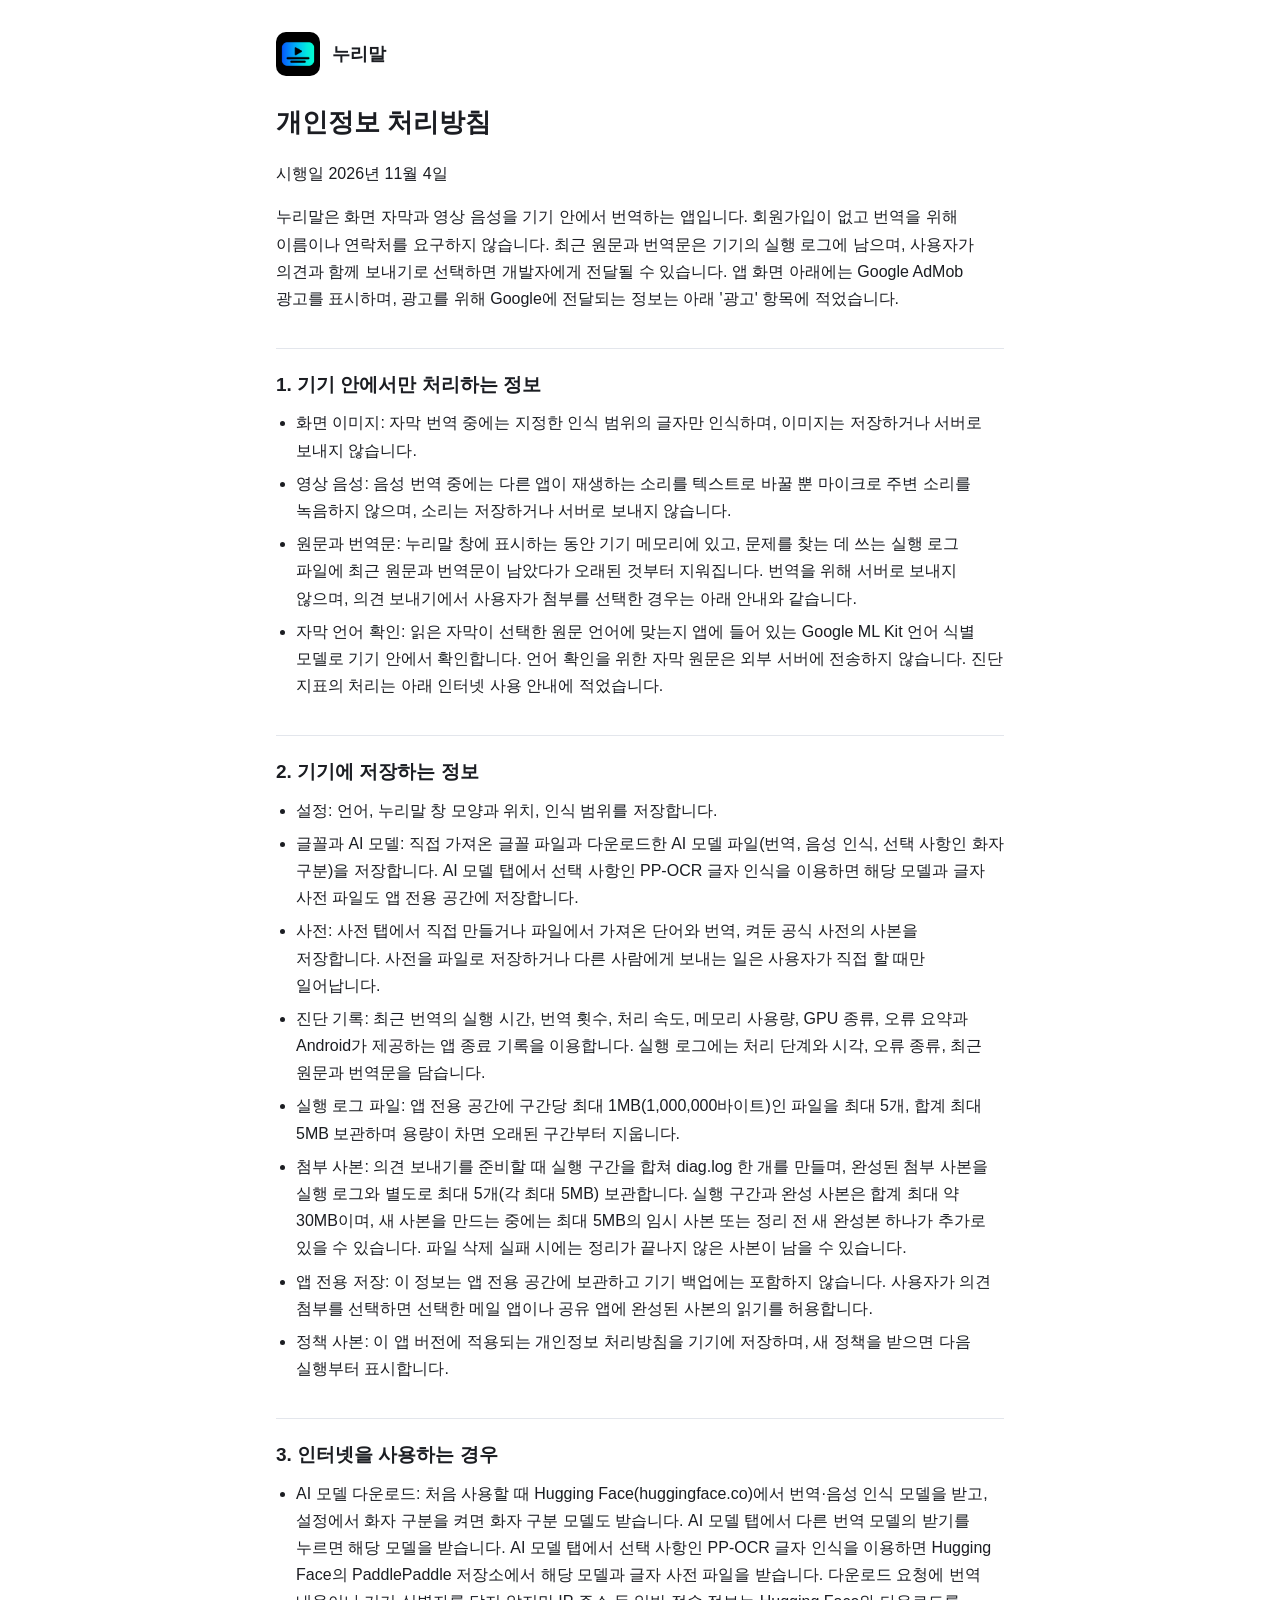
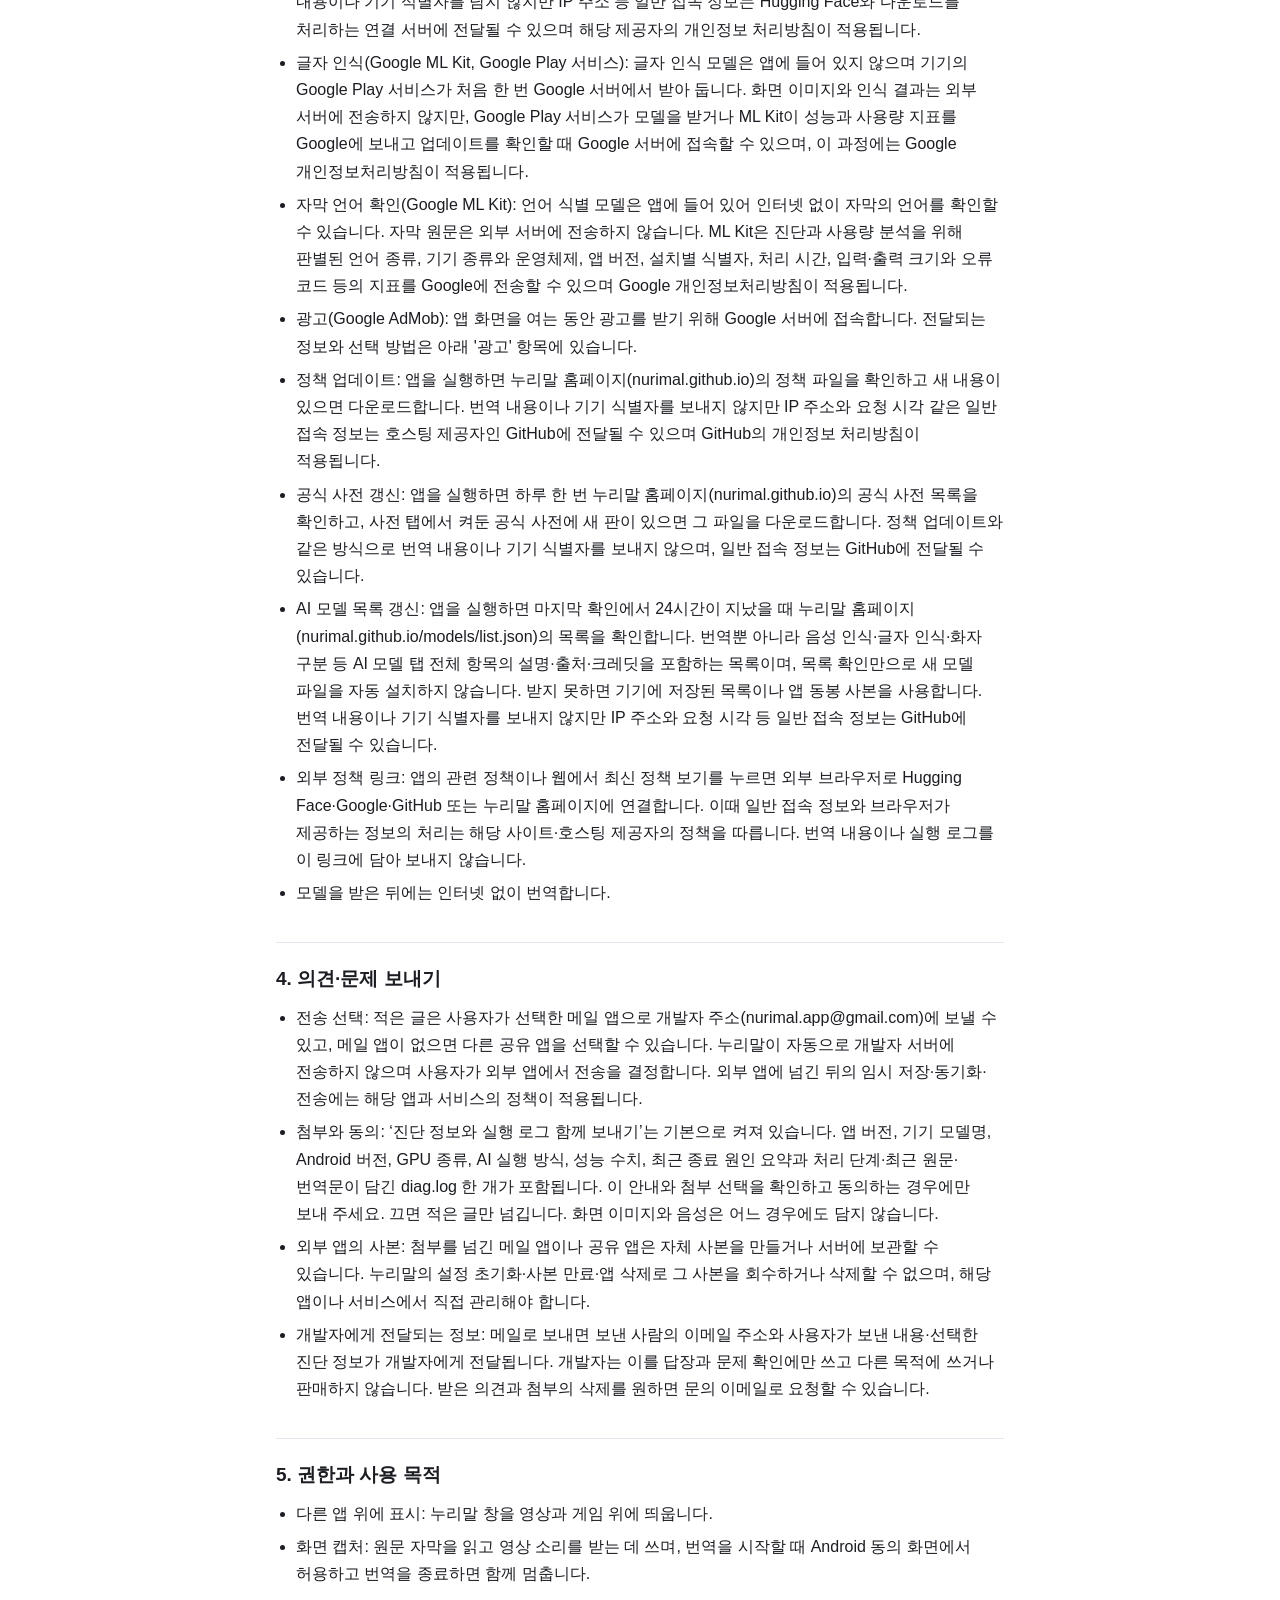
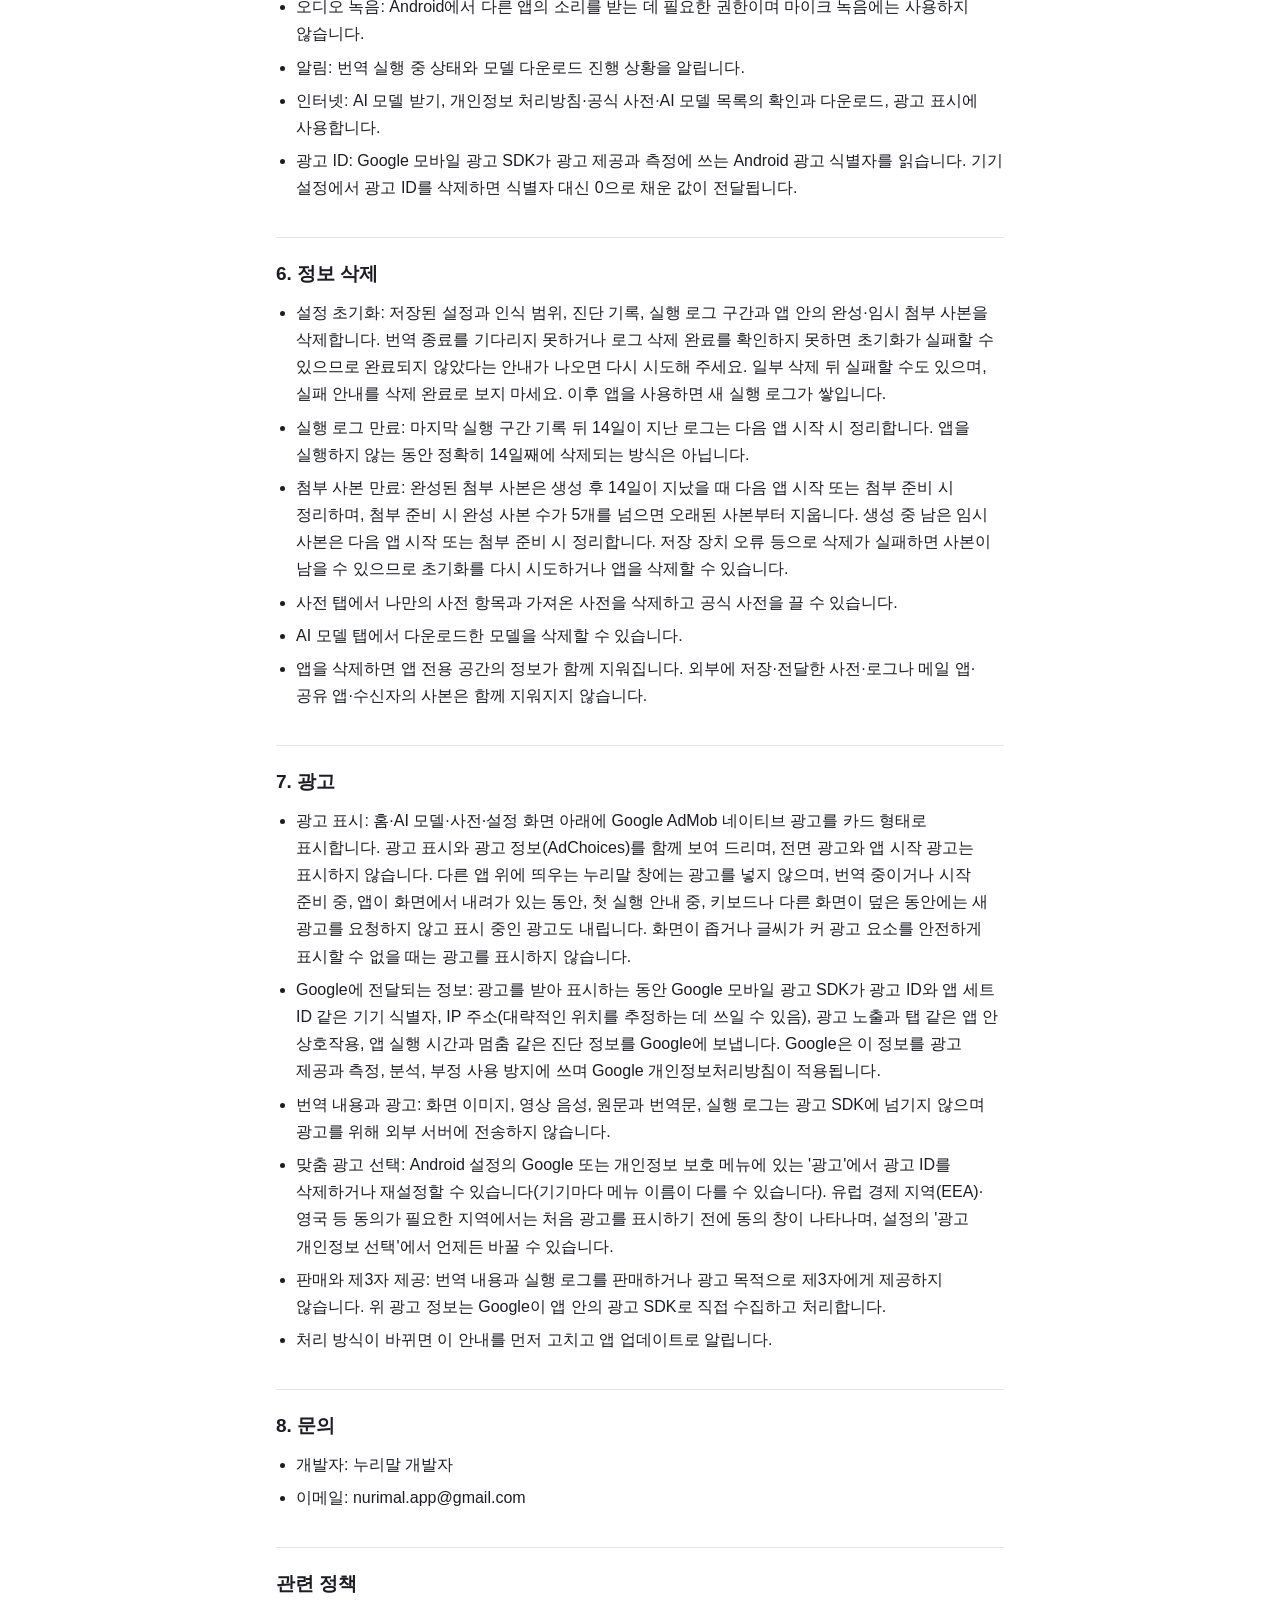
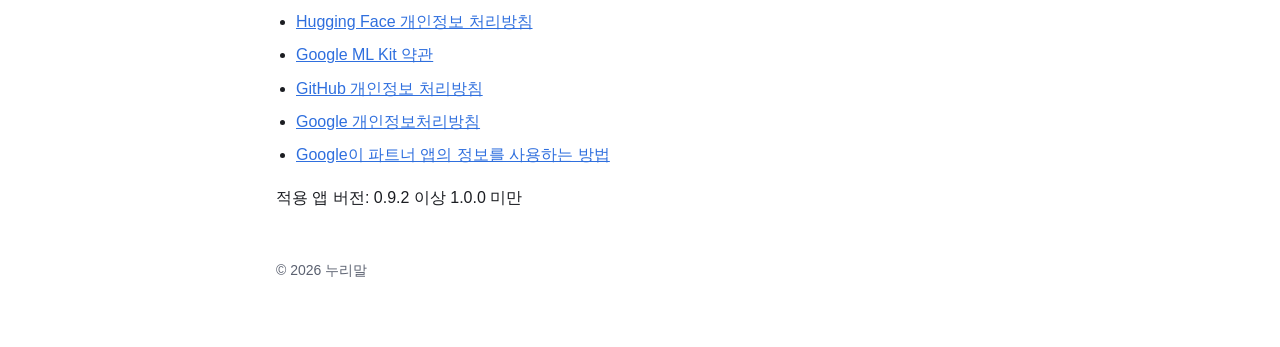
==== commit 0759441d: "개인정보: 네이티브 광고 안내 후보 추가 기존 처리방침을 보존하고 0.9.2 카드 광고용 18판과 FAQ를 준비한다. 앱 저장소의 생성 및 정책 검사를 통과했으며 실제 게시 전 승" ====
--- a/privacy/index.html
+++ b/privacy/index.html
@@ -40,7 +40,7 @@
 
 <div id="policy-content">
 <h1>개인정보 처리방침</h1>
-<p class="date">시행일 2026년 11월 1일</p>
+<p class="date">시행일 2026년 11월 4일</p>
 <p>누리말은 화면 자막과 영상 음성을 기기 안에서 번역하는 앱입니다. 회원가입이 없고 번역을 위해 이름이나 연락처를 요구하지 않습니다. 최근 원문과 번역문은 기기의 실행 로그에 남으며, 사용자가 의견과 함께 보내기로 선택하면 개발자에게 전달될 수 있습니다. 앱 화면 아래에는 Google AdMob 광고를 표시하며, 광고를 위해 Google에 전달되는 정보는 아래 &#x27;광고&#x27; 항목에 적었습니다.</p>
 <h2>1. 기기 안에서만 처리하는 정보</h2>
 <ul><li>화면 이미지: 자막 번역 중에는 지정한 인식 범위의 글자만 인식하며, 이미지는 저장하거나 서버로 보내지 않습니다.</li><li>영상 음성: 음성 번역 중에는 다른 앱이 재생하는 소리를 텍스트로 바꿀 뿐 마이크로 주변 소리를 녹음하지 않으며, 소리는 저장하거나 서버로 보내지 않습니다.</li><li>원문과 번역문: 누리말 창에 표시하는 동안 기기 메모리에 있고, 문제를 찾는 데 쓰는 실행 로그 파일에 최근 원문과 번역문이 남았다가 오래된 것부터 지워집니다. 번역을 위해 서버로 보내지 않으며, 의견 보내기에서 사용자가 첨부를 선택한 경우는 아래 안내와 같습니다.</li><li>자막 언어 확인: 읽은 자막이 선택한 원문 언어에 맞는지 앱에 들어 있는 Google ML Kit 언어 식별 모델로 기기 안에서 확인합니다. 언어 확인을 위한 자막 원문은 외부 서버에 전송하지 않습니다. 진단 지표의 처리는 아래 인터넷 사용 안내에 적었습니다.</li></ul>
@@ -55,7 +55,7 @@
 <h2>6. 정보 삭제</h2>
 <ul><li>설정 초기화: 저장된 설정과 인식 범위, 진단 기록, 실행 로그 구간과 앱 안의 완성·임시 첨부 사본을 삭제합니다. 번역 종료를 기다리지 못하거나 로그 삭제 완료를 확인하지 못하면 초기화가 실패할 수 있으므로 완료되지 않았다는 안내가 나오면 다시 시도해 주세요. 일부 삭제 뒤 실패할 수도 있으며, 실패 안내를 삭제 완료로 보지 마세요. 이후 앱을 사용하면 새 실행 로그가 쌓입니다.</li><li>실행 로그 만료: 마지막 실행 구간 기록 뒤 14일이 지난 로그는 다음 앱 시작 시 정리합니다. 앱을 실행하지 않는 동안 정확히 14일째에 삭제되는 방식은 아닙니다.</li><li>첨부 사본 만료: 완성된 첨부 사본은 생성 후 14일이 지났을 때 다음 앱 시작 또는 첨부 준비 시 정리하며, 첨부 준비 시 완성 사본 수가 5개를 넘으면 오래된 사본부터 지웁니다. 생성 중 남은 임시 사본은 다음 앱 시작 또는 첨부 준비 시 정리합니다. 저장 장치 오류 등으로 삭제가 실패하면 사본이 남을 수 있으므로 초기화를 다시 시도하거나 앱을 삭제할 수 있습니다.</li><li>사전 탭에서 나만의 사전 항목과 가져온 사전을 삭제하고 공식 사전을 끌 수 있습니다.</li><li>AI 모델 탭에서 다운로드한 모델을 삭제할 수 있습니다.</li><li>앱을 삭제하면 앱 전용 공간의 정보가 함께 지워집니다. 외부에 저장·전달한 사전·로그나 메일 앱·공유 앱·수신자의 사본은 함께 지워지지 않습니다.</li></ul>
 <h2>7. 광고</h2>
-<ul><li>광고 표시: 홈·AI 모델·사전·설정 화면 아래에 Google AdMob 배너 광고를 표시합니다. 전면 광고는 표시하지 않습니다. 다른 앱 위에 띄우는 누리말 창에는 광고를 넣지 않으며, 번역 중이거나 앱이 화면에서 내려가 있는 동안에는 새 광고를 요청하지 않고 표시 중인 광고도 내립니다.</li><li>Google에 전달되는 정보: 광고를 받아 표시하는 동안 Google 모바일 광고 SDK가 광고 ID와 앱 세트 ID 같은 기기 식별자, IP 주소(대략적인 위치를 추정하는 데 쓰일 수 있음), 광고 노출과 탭 같은 앱 안 상호작용, 앱 실행 시간과 멈춤 같은 진단 정보를 Google에 보냅니다. Google은 이 정보를 광고 제공과 측정, 분석, 부정 사용 방지에 쓰며 Google 개인정보처리방침이 적용됩니다.</li><li>번역 내용과 광고: 화면 이미지, 영상 음성, 원문과 번역문, 실행 로그는 광고 SDK에 넘기지 않으며 광고를 위해 외부 서버에 전송하지 않습니다.</li><li>맞춤 광고 선택: Android 설정의 Google 또는 개인정보 보호 메뉴에 있는 &#x27;광고&#x27;에서 광고 ID를 삭제하거나 재설정할 수 있습니다(기기마다 메뉴 이름이 다를 수 있습니다). 유럽 경제 지역(EEA)·영국 등 동의가 필요한 지역에서는 처음 광고를 표시하기 전에 동의 창이 나타나며, 설정의 &#x27;광고 개인정보 선택&#x27;에서 언제든 바꿀 수 있습니다.</li><li>판매와 제3자 제공: 번역 내용과 실행 로그를 판매하거나 광고 목적으로 제3자에게 제공하지 않습니다. 위 광고 정보는 Google이 앱 안의 광고 SDK로 직접 수집하고 처리합니다.</li><li>처리 방식이 바뀌면 이 안내를 먼저 고치고 앱 업데이트로 알립니다.</li></ul>
+<ul><li>광고 표시: 홈·AI 모델·사전·설정 화면 아래에 Google AdMob 네이티브 광고를 카드 형태로 표시합니다. 광고 표시와 광고 정보(AdChoices)를 함께 보여 드리며, 전면 광고와 앱 시작 광고는 표시하지 않습니다. 다른 앱 위에 띄우는 누리말 창에는 광고를 넣지 않으며, 번역 중이거나 시작 준비 중, 앱이 화면에서 내려가 있는 동안, 첫 실행 안내 중, 키보드나 다른 화면이 덮은 동안에는 새 광고를 요청하지 않고 표시 중인 광고도 내립니다. 화면이 좁거나 글씨가 커 광고 요소를 안전하게 표시할 수 없을 때는 광고를 표시하지 않습니다.</li><li>Google에 전달되는 정보: 광고를 받아 표시하는 동안 Google 모바일 광고 SDK가 광고 ID와 앱 세트 ID 같은 기기 식별자, IP 주소(대략적인 위치를 추정하는 데 쓰일 수 있음), 광고 노출과 탭 같은 앱 안 상호작용, 앱 실행 시간과 멈춤 같은 진단 정보를 Google에 보냅니다. Google은 이 정보를 광고 제공과 측정, 분석, 부정 사용 방지에 쓰며 Google 개인정보처리방침이 적용됩니다.</li><li>번역 내용과 광고: 화면 이미지, 영상 음성, 원문과 번역문, 실행 로그는 광고 SDK에 넘기지 않으며 광고를 위해 외부 서버에 전송하지 않습니다.</li><li>맞춤 광고 선택: Android 설정의 Google 또는 개인정보 보호 메뉴에 있는 &#x27;광고&#x27;에서 광고 ID를 삭제하거나 재설정할 수 있습니다(기기마다 메뉴 이름이 다를 수 있습니다). 유럽 경제 지역(EEA)·영국 등 동의가 필요한 지역에서는 처음 광고를 표시하기 전에 동의 창이 나타나며, 설정의 &#x27;광고 개인정보 선택&#x27;에서 언제든 바꿀 수 있습니다.</li><li>판매와 제3자 제공: 번역 내용과 실행 로그를 판매하거나 광고 목적으로 제3자에게 제공하지 않습니다. 위 광고 정보는 Google이 앱 안의 광고 SDK로 직접 수집하고 처리합니다.</li><li>처리 방식이 바뀌면 이 안내를 먼저 고치고 앱 업데이트로 알립니다.</li></ul>
 <h2>8. 문의</h2>
 <ul><li>개발자: 누리말 개발자</li><li>이메일: nurimal.app@gmail.com</li></ul>
 <h2>관련 정책</h2><ul><li><a href="https://huggingface.co/privacy">Hugging Face 개인정보 처리방침</a></li><li><a href="https://developers.google.com/ml-kit/terms">Google ML Kit 약관</a></li><li><a href="https://docs.github.com/en/site-policy/privacy-policies/github-general-privacy-statement">GitHub 개인정보 처리방침</a></li><li><a href="https://policies.google.com/privacy">Google 개인정보처리방침</a></li><li><a href="https://policies.google.com/technologies/partner-sites">Google이 파트너 앱의 정보를 사용하는 방법</a></li></ul>
